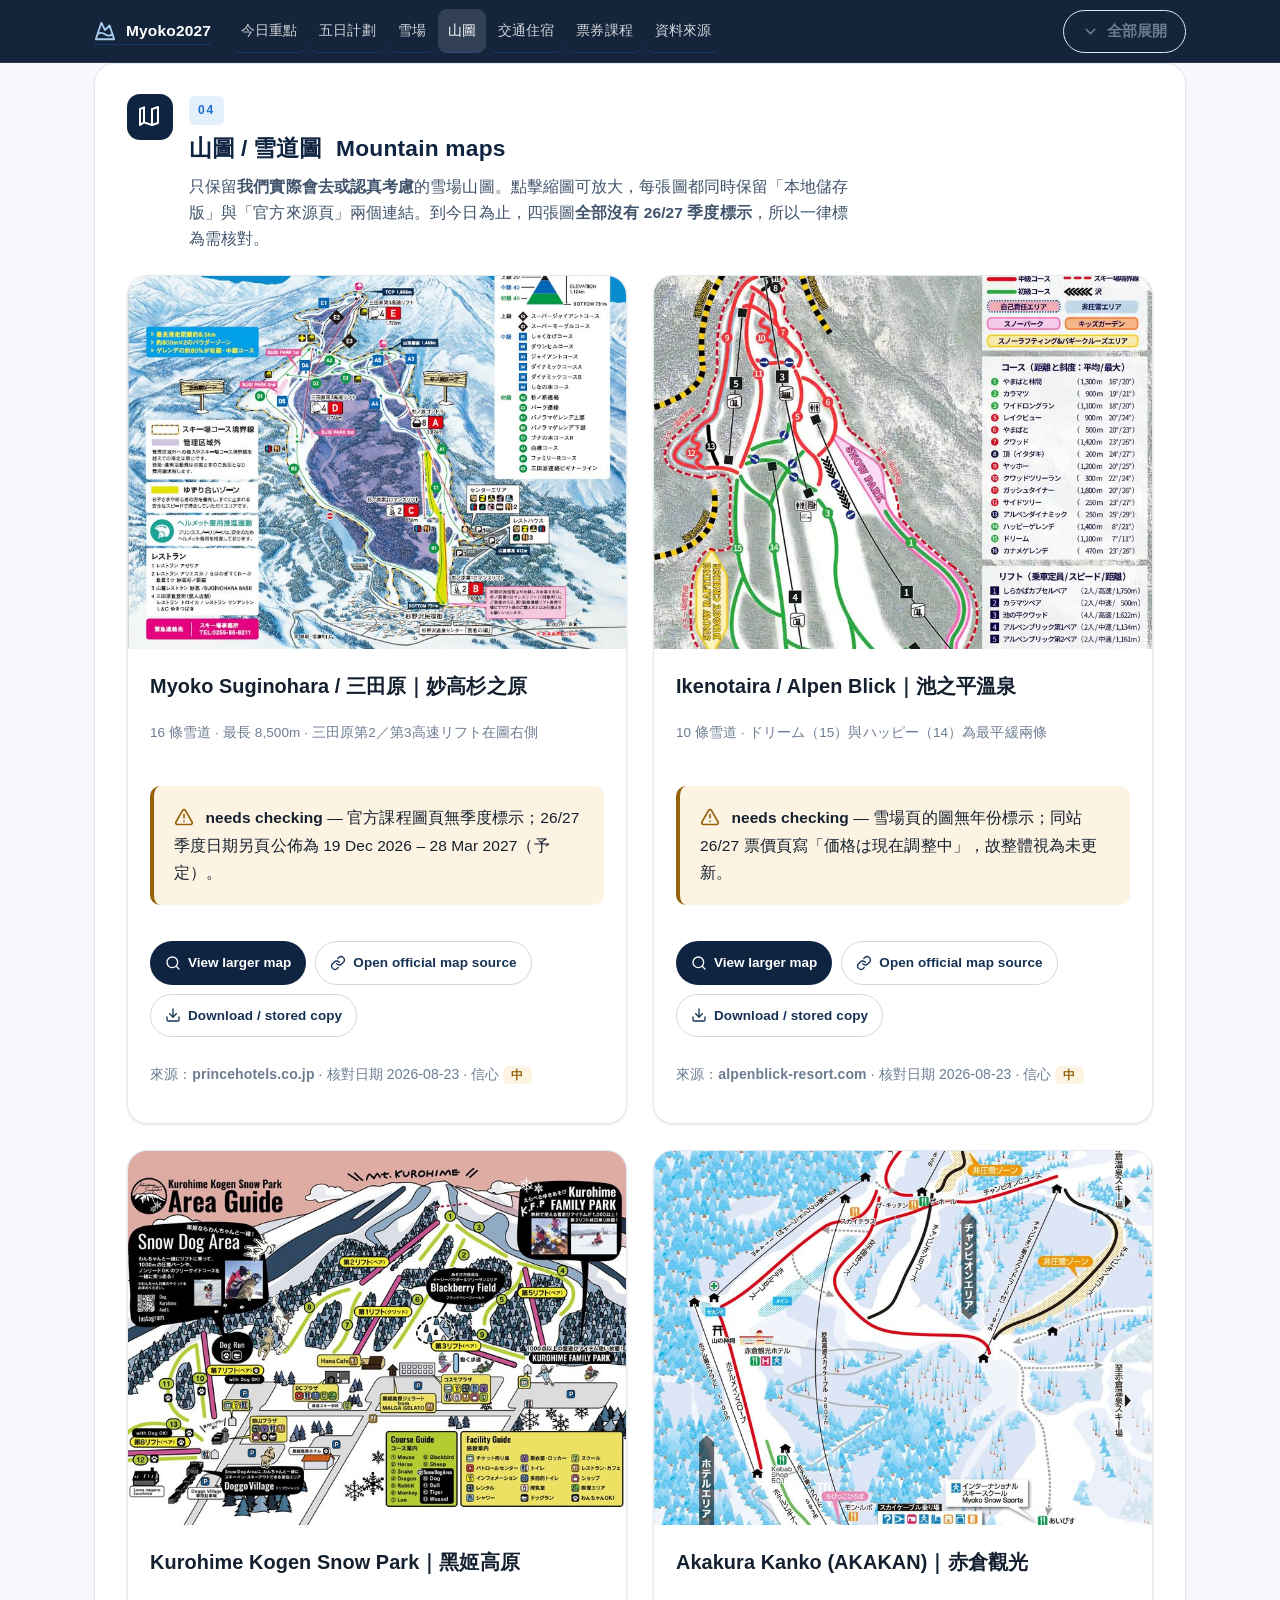
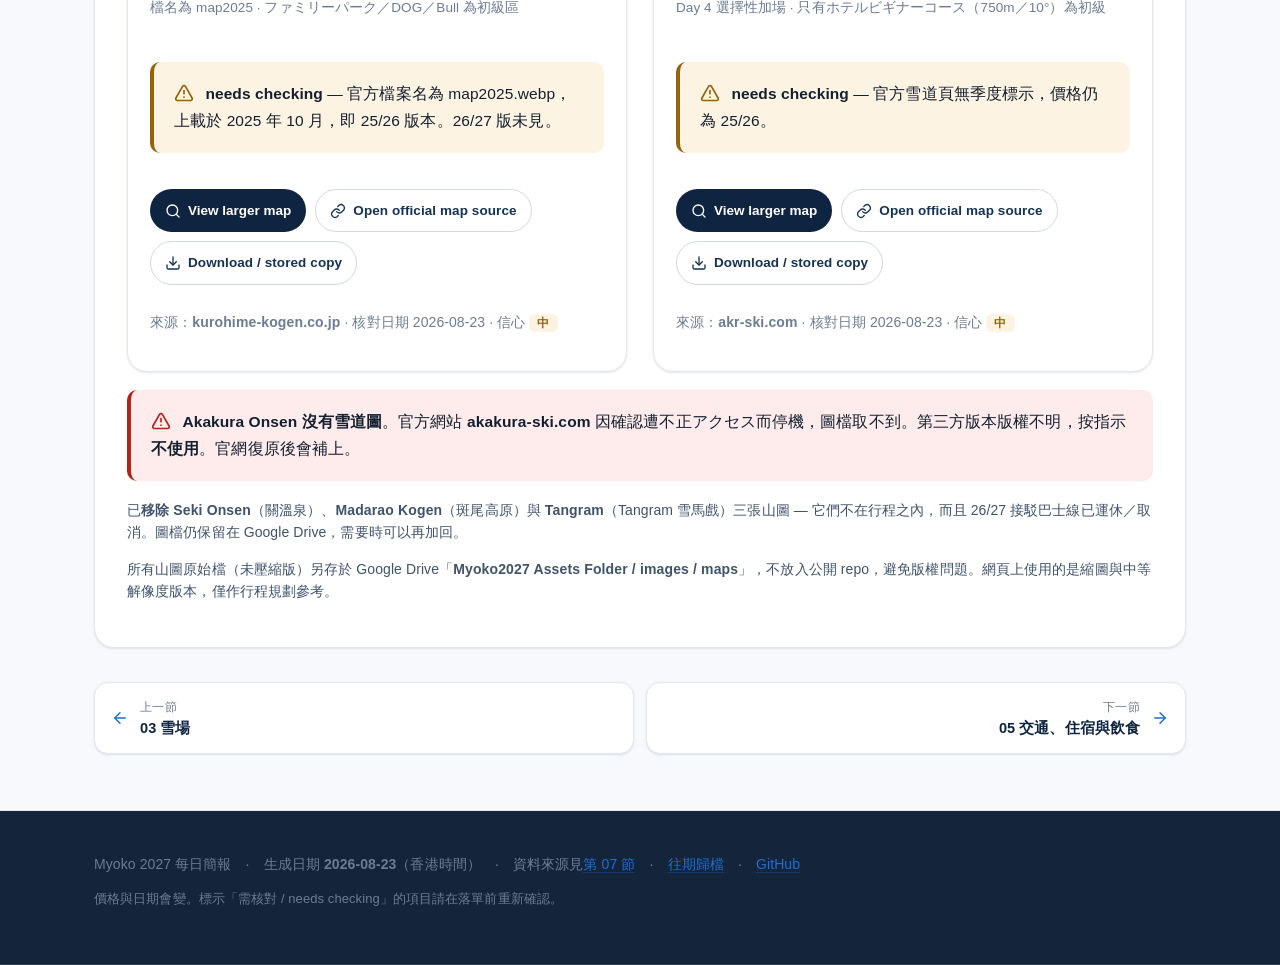
==== maps.html @ 444c0b66 "Daily Myoko briefing update - 2026-08-23" ====
<!DOCTYPE html>
<html lang="zh-Hant-HK">
<head>
<meta charset="utf-8">
<meta name="viewport" content="width=device-width, initial-scale=1">
<title>Myoko 2027 每日簡報 · 04 山圖</title>
<meta name="description" content="Lawrence 與 Anson 的 Myoko 妙高高原 2027 年 1 月滑雪行程每日簡報：雪場消息、纜車票、交通住宿、訓練進度、裝備選擇與行李清單。">
<meta name="theme-color" content="#0b1b2b">
<link rel="stylesheet" href="style.css">
</head>
<body>
<svg class="icon-sprite" aria-hidden="true" focusable="false" xmlns="http://www.w3.org/2000/svg"><defs><symbol id="i-check-circle" viewBox="0 0 24 24" fill="none" stroke="currentColor" stroke-width="2" stroke-linecap="round" stroke-linejoin="round"><path d="M21.8 10A10 10 0 1 1 17 3.3"/><path d="m9 11 3 3L22 4"/></symbol><symbol id="i-alert-triangle" viewBox="0 0 24 24" fill="none" stroke="currentColor" stroke-width="2" stroke-linecap="round" stroke-linejoin="round"><path d="m21.7 18-8-14a2 2 0 0 0-3.4 0l-8 14A2 2 0 0 0 4 21h16a2 2 0 0 0 1.7-3Z"/><path d="M12 9v4"/><path d="M12 17h.01"/></symbol><symbol id="i-info" viewBox="0 0 24 24" fill="none" stroke="currentColor" stroke-width="2" stroke-linecap="round" stroke-linejoin="round"><circle cx="12" cy="12" r="10"/><path d="M12 16v-4"/><path d="M12 8h.01"/></symbol><symbol id="i-download" viewBox="0 0 24 24" fill="none" stroke="currentColor" stroke-width="2" stroke-linecap="round" stroke-linejoin="round"><path d="M21 15v4a2 2 0 0 1-2 2H5a2 2 0 0 1-2-2v-4"/><path d="M7 10l5 5 5-5"/><path d="M12 15V3"/></symbol><symbol id="i-upload" viewBox="0 0 24 24" fill="none" stroke="currentColor" stroke-width="2" stroke-linecap="round" stroke-linejoin="round"><path d="M21 15v4a2 2 0 0 1-2 2H5a2 2 0 0 1-2-2v-4"/><path d="M17 8l-5-5-5 5"/><path d="M12 3v12"/></symbol><symbol id="i-clipboard" viewBox="0 0 24 24" fill="none" stroke="currentColor" stroke-width="2" stroke-linecap="round" stroke-linejoin="round"><rect width="8" height="4" x="8" y="2" rx="1"/><path d="M16 4h2a2 2 0 0 1 2 2v14a2 2 0 0 1-2 2H6a2 2 0 0 1-2-2V6a2 2 0 0 1 2-2h2"/></symbol><symbol id="i-rotate-ccw" viewBox="0 0 24 24" fill="none" stroke="currentColor" stroke-width="2" stroke-linecap="round" stroke-linejoin="round"><path d="M3 12a9 9 0 1 0 9-9 9.75 9.75 0 0 0-6.7 2.7L3 8"/><path d="M3 3v5h5"/></symbol><symbol id="i-plus" viewBox="0 0 24 24" fill="none" stroke="currentColor" stroke-width="2" stroke-linecap="round" stroke-linejoin="round"><path d="M5 12h14"/><path d="M12 5v14"/></symbol><symbol id="i-trash" viewBox="0 0 24 24" fill="none" stroke="currentColor" stroke-width="2" stroke-linecap="round" stroke-linejoin="round"><path d="M3 6h18"/><path d="M19 6v14a2 2 0 0 1-2 2H7a2 2 0 0 1-2-2V6"/><path d="M8 6V4a2 2 0 0 1 2-2h4a2 2 0 0 1 2 2v2"/></symbol><symbol id="i-user" viewBox="0 0 24 24" fill="none" stroke="currentColor" stroke-width="2" stroke-linecap="round" stroke-linejoin="round"><path d="M19 21v-2a4 4 0 0 0-4-4H9a4 4 0 0 0-4 4v2"/><circle cx="12" cy="7" r="4"/></symbol><symbol id="i-users" viewBox="0 0 24 24" fill="none" stroke="currentColor" stroke-width="2" stroke-linecap="round" stroke-linejoin="round"><path d="M16 21v-2a4 4 0 0 0-4-4H6a4 4 0 0 0-4 4v2"/><circle cx="9" cy="7" r="4"/><path d="M22 21v-2a4 4 0 0 0-3-3.87"/><path d="M16 3.13a4 4 0 0 1 0 7.75"/></symbol><symbol id="i-mountain-snow" viewBox="0 0 24 24" fill="none" stroke="currentColor" stroke-width="2" stroke-linecap="round" stroke-linejoin="round"><path d="m8 3 4 8 5-5 5 15H2L8 3z"/><path d="M4.14 15.08c2.62-1.57 5.24-1.43 7.86.42 2.74 1.94 5.49 2 8.23.19"/></symbol><symbol id="i-snowflake" viewBox="0 0 24 24" fill="none" stroke="currentColor" stroke-width="2" stroke-linecap="round" stroke-linejoin="round"><path d="m10 20-1.25-2.5L6 18"/><path d="M10 4 8.75 6.5 6 6"/><path d="m14 20 1.25-2.5L18 18"/><path d="m14 4 1.25 2.5L18 6"/><path d="m17 21-3-6h-4"/><path d="m17 3-3 6 1.5 3"/><path d="M2 12h6.5L10 9"/><path d="m20 10-1.5 2 1.5 2"/><path d="M22 12h-6.5L14 15"/><path d="m4 10 1.5 2L4 14"/><path d="m7 21 3-6-1.5-3"/><path d="m7 3 3 6h4"/></symbol><symbol id="i-train-front" viewBox="0 0 24 24" fill="none" stroke="currentColor" stroke-width="2" stroke-linecap="round" stroke-linejoin="round"><path d="M8 3.1V7a4 4 0 0 0 8 0V3.1"/><path d="m9 15-1-1"/><path d="m15 15 1-1"/><path d="M9 19c-2.8 0-5-2.2-5-5v-4a8 8 0 0 1 16 0v4c0 2.8-2.2 5-5 5Z"/><path d="m8 19-2 3"/><path d="m16 19 2 3"/></symbol><symbol id="i-bed" viewBox="0 0 24 24" fill="none" stroke="currentColor" stroke-width="2" stroke-linecap="round" stroke-linejoin="round"><path d="M2 4v16"/><path d="M2 8h18a2 2 0 0 1 2 2v10"/><path d="M2 17h20"/><path d="M6 8v9"/></symbol><symbol id="i-ticket" viewBox="0 0 24 24" fill="none" stroke="currentColor" stroke-width="2" stroke-linecap="round" stroke-linejoin="round"><path d="M2 9a3 3 0 0 1 0 6v2a2 2 0 0 0 2 2h16a2 2 0 0 0 2-2v-2a3 3 0 0 1 0-6V7a2 2 0 0 0-2-2H4a2 2 0 0 0-2 2Z"/><path d="M13 5v14"/></symbol><symbol id="i-graduation-cap" viewBox="0 0 24 24" fill="none" stroke="currentColor" stroke-width="2" stroke-linecap="round" stroke-linejoin="round"><path d="M22 10v6"/><path d="M6 12.5V16a6 3 0 0 0 12 0v-3.5"/><path d="m2 10 10-5 10 5-10 5z"/></symbol><symbol id="i-package" viewBox="0 0 24 24" fill="none" stroke="currentColor" stroke-width="2" stroke-linecap="round" stroke-linejoin="round"><path d="m7.5 4.27 9 5.15"/><path d="M21 8a2 2 0 0 0-1-1.73l-7-4a2 2 0 0 0-2 0l-7 4A2 2 0 0 0 3 8v8a2 2 0 0 0 1 1.73l7 4a2 2 0 0 0 2 0l7-4A2 2 0 0 0 21 16Z"/><path d="m3.3 7 8.7 5 8.7-5"/><path d="M12 22V12"/></symbol><symbol id="i-map" viewBox="0 0 24 24" fill="none" stroke="currentColor" stroke-width="2" stroke-linecap="round" stroke-linejoin="round"><path d="M14.1 4.1 20 2v16l-6 2-8-2.6L2 20V4l4-1.4"/><path d="M6 2.6V17"/><path d="M14 4v16"/></symbol><symbol id="i-shopping-bag" viewBox="0 0 24 24" fill="none" stroke="currentColor" stroke-width="2" stroke-linecap="round" stroke-linejoin="round"><path d="M6 2 3 6v14a2 2 0 0 0 2 2h14a2 2 0 0 0 2-2V6l-3-4Z"/><path d="M3 6h18"/><path d="M16 10a4 4 0 0 1-8 0"/></symbol><symbol id="i-list-checks" viewBox="0 0 24 24" fill="none" stroke="currentColor" stroke-width="2" stroke-linecap="round" stroke-linejoin="round"><path d="m3 17 2 2 4-4"/><path d="m3 7 2 2 4-4"/><path d="M13 6h8"/><path d="M13 12h8"/><path d="M13 18h8"/></symbol><symbol id="i-calendar-days" viewBox="0 0 24 24" fill="none" stroke="currentColor" stroke-width="2" stroke-linecap="round" stroke-linejoin="round"><path d="M8 2v4"/><path d="M16 2v4"/><rect width="18" height="18" x="3" y="4" rx="2"/><path d="M3 10h18"/><path d="M8 14h.01"/><path d="M12 14h.01"/><path d="M16 14h.01"/><path d="M8 18h.01"/><path d="M12 18h.01"/></symbol><symbol id="i-link" viewBox="0 0 24 24" fill="none" stroke="currentColor" stroke-width="2" stroke-linecap="round" stroke-linejoin="round"><path d="M10 13a5 5 0 0 0 7.5.5l3-3a5 5 0 0 0-7-7l-1.8 1.7"/><path d="M14 11a5 5 0 0 0-7.5-.5l-3 3a5 5 0 0 0 7 7l1.8-1.7"/></symbol><symbol id="i-printer" viewBox="0 0 24 24" fill="none" stroke="currentColor" stroke-width="2" stroke-linecap="round" stroke-linejoin="round"><path d="M6 18H4a2 2 0 0 1-2-2v-5a2 2 0 0 1 2-2h16a2 2 0 0 1 2 2v5a2 2 0 0 1-2 2h-2"/><path d="M6 9V3h12v6"/><rect width="12" height="8" x="6" y="14"/></symbol><symbol id="i-arrow-up" viewBox="0 0 24 24" fill="none" stroke="currentColor" stroke-width="2" stroke-linecap="round" stroke-linejoin="round"><path d="m5 12 7-7 7 7"/><path d="M12 19V5"/></symbol><symbol id="i-x" viewBox="0 0 24 24" fill="none" stroke="currentColor" stroke-width="2" stroke-linecap="round" stroke-linejoin="round"><path d="M18 6 6 18"/><path d="m6 6 12 12"/></symbol><symbol id="i-thermometer" viewBox="0 0 24 24" fill="none" stroke="currentColor" stroke-width="2" stroke-linecap="round" stroke-linejoin="round"><path d="M14 4.5a2.5 2.5 0 0 0-5 0V14a4 4 0 1 0 5 0Z"/></symbol><symbol id="i-clock" viewBox="0 0 24 24" fill="none" stroke="currentColor" stroke-width="2" stroke-linecap="round" stroke-linejoin="round"><circle cx="12" cy="12" r="10"/><path d="M12 6v6l4 2"/></symbol><symbol id="i-wallet" viewBox="0 0 24 24" fill="none" stroke="currentColor" stroke-width="2" stroke-linecap="round" stroke-linejoin="round"><path d="M19 7V5a2 2 0 0 0-2-2H5a2 2 0 0 0 0 4h15a2 2 0 0 1 2 2v8a2 2 0 0 1-2 2H5a2 2 0 0 1-2-2V5"/><path d="M18 12h.01"/></symbol><symbol id="i-camera" viewBox="0 0 24 24" fill="none" stroke="currentColor" stroke-width="2" stroke-linecap="round" stroke-linejoin="round"><path d="M14.5 4h-5L7 7H4a2 2 0 0 0-2 2v9a2 2 0 0 0 2 2h16a2 2 0 0 0 2-2V9a2 2 0 0 0-2-2h-3Z"/><circle cx="12" cy="13" r="3"/></symbol><symbol id="i-shield" viewBox="0 0 24 24" fill="none" stroke="currentColor" stroke-width="2" stroke-linecap="round" stroke-linejoin="round"><path d="M20 13c0 5-3.5 7.5-7.7 9a2 2 0 0 1-.7 0C7.5 20.5 4 18 4 13V6a2 2 0 0 1 2-2c2 0 4.5-1.2 6-2 1.5.8 4 2 6 2a2 2 0 0 1 2 2Z"/></symbol><symbol id="i-target" viewBox="0 0 24 24" fill="none" stroke="currentColor" stroke-width="2" stroke-linecap="round" stroke-linejoin="round"><circle cx="12" cy="12" r="10"/><circle cx="12" cy="12" r="6"/><circle cx="12" cy="12" r="2"/></symbol><symbol id="i-activity" viewBox="0 0 24 24" fill="none" stroke="currentColor" stroke-width="2" stroke-linecap="round" stroke-linejoin="round"><path d="M22 12h-4l-3 9L9 3l-3 9H2"/></symbol><symbol id="i-file-text" viewBox="0 0 24 24" fill="none" stroke="currentColor" stroke-width="2" stroke-linecap="round" stroke-linejoin="round"><path d="M15 2H6a2 2 0 0 0-2 2v16a2 2 0 0 0 2 2h12a2 2 0 0 0 2-2V7Z"/><path d="M14 2v4a2 2 0 0 0 2 2h4"/><path d="M10 9H8"/><path d="M16 13H8"/><path d="M16 17H8"/></symbol><symbol id="i-search" viewBox="0 0 24 24" fill="none" stroke="currentColor" stroke-width="2" stroke-linecap="round" stroke-linejoin="round"><circle cx="11" cy="11" r="8"/><path d="m21 21-4.3-4.3"/></symbol><symbol id="i-utensils" viewBox="0 0 24 24" fill="none" stroke="currentColor" stroke-width="2" stroke-linecap="round" stroke-linejoin="round"><path d="M3 2v7a3 3 0 0 0 6 0V2"/><path d="M6 9v13"/><path d="M18 2v20"/><path d="M15 6c0-2 1-4 3-4"/></symbol><symbol id="i-bus" viewBox="0 0 24 24" fill="none" stroke="currentColor" stroke-width="2" stroke-linecap="round" stroke-linejoin="round"><path d="M8 6v6"/><path d="M15 6v6"/><path d="M2 12h19.6"/><path d="M18 18h3s.5-1.7.8-2.8c.1-.4.2-.8.2-1.2 0-.4-.1-.8-.2-1.2l-1.4-5C20.1 6.8 19.1 6 18 6H4a2 2 0 0 0-2 2v10h3"/><circle cx="7" cy="18" r="2"/><path d="M9 18h5"/><circle cx="16" cy="18" r="2"/></symbol><symbol id="i-flame" viewBox="0 0 24 24" fill="none" stroke="currentColor" stroke-width="2" stroke-linecap="round" stroke-linejoin="round"><path d="M8.5 14.5A2.5 2.5 0 0 0 11 12c0-1.4-.5-2-1-3-1.1-2.1-.1-4 2-5-.4 3 1.7 4.5 3 6 .8 1 1 2 1 3 0 2.8-2.2 5-5 5s-5-2.2-5-5c0-.7.1-1.4.4-2 .5.7 1.2 1.3 2.1 1.5Z"/></symbol><symbol id="i-chevron-down" viewBox="0 0 24 24" fill="none" stroke="currentColor" stroke-width="2" stroke-linecap="round" stroke-linejoin="round"><path d="m6 9 6 6 6-6"/></symbol><symbol id="i-sparkles" viewBox="0 0 24 24" fill="none" stroke="currentColor" stroke-width="2" stroke-linecap="round" stroke-linejoin="round"><path d="m12 3-1.9 5.8a2 2 0 0 1-1.3 1.3L3 12l5.8 1.9a2 2 0 0 1 1.3 1.3L12 21l1.9-5.8a2 2 0 0 1 1.3-1.3L21 12l-5.8-1.9a2 2 0 0 1-1.3-1.3Z"/><path d="M5 3v4"/><path d="M3 5h4"/></symbol></defs></svg><header class="topbar"><div class="topbar-inner"><a class="brand" href="index.html"><svg class="ic" viewBox="0 0 24 24" aria-hidden="true"><use href="#i-mountain-snow"/></svg><span>Myoko<b>2027</b></span></a><nav class="navlinks" aria-label="頁面章節"><a href="index.html">今日重點</a><a href="plan.html">五日計劃</a><a href="resorts.html">雪場</a><a href="maps.html" class="active">山圖</a><a href="travel.html">交通住宿</a><a href="tickets.html">票券課程</a><a href="refs.html">資料來源</a></nav><button class="btn btn-quiet" type="button" data-toggle-all="body"><svg class="ic ic-sm" viewBox="0 0 24 24" aria-hidden="true"><use href="#i-chevron-down"/></svg><span class="tg-label">全部展開</span></button></div></header><a id="top"></a><main class="wrap"><section class="section" id="maps"><div class="section-head"><span class="section-icon"><svg class="ic" viewBox="0 0 24 24" aria-hidden="true"><use href="#i-map"/></svg></span><div><p class="section-num">04</p><h2 class="section-title">山圖 / 雪道圖 <span class="en">Mountain maps</span></h2><p class="section-sub">只保留<b>我們實際會去或認真考慮</b>的雪場山圖。點擊縮圖可放大，每張圖都同時保留「本地儲存版」與「官方來源頁」兩個連結。到今日為止，四張圖<b>全部沒有 26/27 季度標示</b>，所以一律標為需核對。</p></div></div><div class="section-body"><div class="map-grid"><article class="map-card"><button class="map-thumb" type="button" data-large="assets/maps/suginohara-large.jpg" data-title="Myoko Suginohara / 三田原｜妙高杉之原" data-source="https://www.princehotels.co.jp/ski/myoko/winter/coursemap/" data-slug="suginohara" aria-label="放大 Myoko Suginohara / 三田原｜妙高杉之原 雪道圖"><img src="assets/maps/suginohara-thumb.jpg" alt="Myoko Suginohara / 三田原｜妙高杉之原 雪道圖" loading="lazy" decoding="async"><span class="map-thumb-veil"><svg class="ic ic-sm" viewBox="0 0 24 24" aria-hidden="true"><use href="#i-search"/></svg> <span>View larger map</span></span></button><div class="map-body"><h3>Myoko Suginohara / 三田原｜妙高杉之原</h3><p class="map-meta">16 條雪道 · 最長 8,500m · 三田原第2／第3高速リフト在圖右側</p><p class="note note-flag"><svg class="ic ic-xs" viewBox="0 0 24 24" aria-hidden="true"><use href="#i-alert-triangle"/></svg> <b>needs checking</b> — 官方課程圖頁無季度標示；26/27 季度日期另頁公佈為 19 Dec 2026 – 28 Mar 2027（予定）。</p><div class="map-actions"><button class="mbtn mbtn-primary map-thumb" type="button" data-large="assets/maps/suginohara-large.jpg" data-title="Myoko Suginohara / 三田原｜妙高杉之原" data-source="https://www.princehotels.co.jp/ski/myoko/winter/coursemap/" data-slug="suginohara"><svg class="ic ic-sm" viewBox="0 0 24 24" aria-hidden="true"><use href="#i-search"/></svg> View larger map</button><a class="mbtn mbtn-ghost" href="https://www.princehotels.co.jp/ski/myoko/winter/coursemap/" target="_blank" rel="noopener"><svg class="ic ic-sm" viewBox="0 0 24 24" aria-hidden="true"><use href="#i-link"/></svg> Open official map source</a><a class="mbtn mbtn-ghost" href="assets/maps/suginohara-large.jpg" download><svg class="ic ic-sm" viewBox="0 0 24 24" aria-hidden="true"><use href="#i-download"/></svg> Download / stored copy</a></div><p class="small muted">來源：<span class="en">princehotels.co.jp</span> · 核對日期 2026-08-23 · 信心 <span class="conf c-mid">中</span></p></div></article><article class="map-card"><button class="map-thumb" type="button" data-large="assets/maps/ikenotaira-large.jpg" data-title="Ikenotaira / Alpen Blick｜池之平溫泉" data-source="https://alpenblick-resort.com/ski" data-slug="ikenotaira" aria-label="放大 Ikenotaira / Alpen Blick｜池之平溫泉 雪道圖"><img src="assets/maps/ikenotaira-thumb.jpg" alt="Ikenotaira / Alpen Blick｜池之平溫泉 雪道圖" loading="lazy" decoding="async"><span class="map-thumb-veil"><svg class="ic ic-sm" viewBox="0 0 24 24" aria-hidden="true"><use href="#i-search"/></svg> <span>View larger map</span></span></button><div class="map-body"><h3>Ikenotaira / Alpen Blick｜池之平溫泉</h3><p class="map-meta">10 條雪道 · ドリーム（15）與ハッピー（14）為最平緩兩條</p><p class="note note-flag"><svg class="ic ic-xs" viewBox="0 0 24 24" aria-hidden="true"><use href="#i-alert-triangle"/></svg> <b>needs checking</b> — 雪場頁的圖無年份標示；同站 26/27 票價頁寫「価格は現在調整中」，故整體視為未更新。</p><div class="map-actions"><button class="mbtn mbtn-primary map-thumb" type="button" data-large="assets/maps/ikenotaira-large.jpg" data-title="Ikenotaira / Alpen Blick｜池之平溫泉" data-source="https://alpenblick-resort.com/ski" data-slug="ikenotaira"><svg class="ic ic-sm" viewBox="0 0 24 24" aria-hidden="true"><use href="#i-search"/></svg> View larger map</button><a class="mbtn mbtn-ghost" href="https://alpenblick-resort.com/ski" target="_blank" rel="noopener"><svg class="ic ic-sm" viewBox="0 0 24 24" aria-hidden="true"><use href="#i-link"/></svg> Open official map source</a><a class="mbtn mbtn-ghost" href="assets/maps/ikenotaira-large.jpg" download><svg class="ic ic-sm" viewBox="0 0 24 24" aria-hidden="true"><use href="#i-download"/></svg> Download / stored copy</a></div><p class="small muted">來源：<span class="en">alpenblick-resort.com</span> · 核對日期 2026-08-23 · 信心 <span class="conf c-mid">中</span></p></div></article><article class="map-card"><button class="map-thumb" type="button" data-large="assets/maps/kurohime-large.jpg" data-title="Kurohime Kogen Snow Park｜黑姬高原" data-source="https://kurohime-kogen.co.jp/winter/" data-slug="kurohime" aria-label="放大 Kurohime Kogen Snow Park｜黑姬高原 雪道圖"><img src="assets/maps/kurohime-thumb.jpg" alt="Kurohime Kogen Snow Park｜黑姬高原 雪道圖" loading="lazy" decoding="async"><span class="map-thumb-veil"><svg class="ic ic-sm" viewBox="0 0 24 24" aria-hidden="true"><use href="#i-search"/></svg> <span>View larger map</span></span></button><div class="map-body"><h3>Kurohime Kogen Snow Park｜黑姬高原</h3><p class="map-meta">檔名為 map2025 · ファミリーパーク／DOG／Bull 為初級區</p><p class="note note-flag"><svg class="ic ic-xs" viewBox="0 0 24 24" aria-hidden="true"><use href="#i-alert-triangle"/></svg> <b>needs checking</b> — 官方檔案名為 map2025.webp，上載於 2025 年 10 月，即 25/26 版本。26/27 版未見。</p><div class="map-actions"><button class="mbtn mbtn-primary map-thumb" type="button" data-large="assets/maps/kurohime-large.jpg" data-title="Kurohime Kogen Snow Park｜黑姬高原" data-source="https://kurohime-kogen.co.jp/winter/" data-slug="kurohime"><svg class="ic ic-sm" viewBox="0 0 24 24" aria-hidden="true"><use href="#i-search"/></svg> View larger map</button><a class="mbtn mbtn-ghost" href="https://kurohime-kogen.co.jp/winter/" target="_blank" rel="noopener"><svg class="ic ic-sm" viewBox="0 0 24 24" aria-hidden="true"><use href="#i-link"/></svg> Open official map source</a><a class="mbtn mbtn-ghost" href="assets/maps/kurohime-large.jpg" download><svg class="ic ic-sm" viewBox="0 0 24 24" aria-hidden="true"><use href="#i-download"/></svg> Download / stored copy</a></div><p class="small muted">來源：<span class="en">kurohime-kogen.co.jp</span> · 核對日期 2026-08-23 · 信心 <span class="conf c-mid">中</span></p></div></article><article class="map-card"><button class="map-thumb" type="button" data-large="assets/maps/akakura-kanko-large.jpg" data-title="Akakura Kanko (AKAKAN)｜赤倉觀光" data-source="https://akr-ski.com/slope" data-slug="akakura-kanko" aria-label="放大 Akakura Kanko (AKAKAN)｜赤倉觀光 雪道圖"><img src="assets/maps/akakura-kanko-thumb.jpg" alt="Akakura Kanko (AKAKAN)｜赤倉觀光 雪道圖" loading="lazy" decoding="async"><span class="map-thumb-veil"><svg class="ic ic-sm" viewBox="0 0 24 24" aria-hidden="true"><use href="#i-search"/></svg> <span>View larger map</span></span></button><div class="map-body"><h3>Akakura Kanko (AKAKAN)｜赤倉觀光</h3><p class="map-meta">Day 4 選擇性加場 · 只有ホテルビギナーコース（750m／10°）為初級</p><p class="note note-flag"><svg class="ic ic-xs" viewBox="0 0 24 24" aria-hidden="true"><use href="#i-alert-triangle"/></svg> <b>needs checking</b> — 官方雪道頁無季度標示，價格仍為 25/26。</p><div class="map-actions"><button class="mbtn mbtn-primary map-thumb" type="button" data-large="assets/maps/akakura-kanko-large.jpg" data-title="Akakura Kanko (AKAKAN)｜赤倉觀光" data-source="https://akr-ski.com/slope" data-slug="akakura-kanko"><svg class="ic ic-sm" viewBox="0 0 24 24" aria-hidden="true"><use href="#i-search"/></svg> View larger map</button><a class="mbtn mbtn-ghost" href="https://akr-ski.com/slope" target="_blank" rel="noopener"><svg class="ic ic-sm" viewBox="0 0 24 24" aria-hidden="true"><use href="#i-link"/></svg> Open official map source</a><a class="mbtn mbtn-ghost" href="assets/maps/akakura-kanko-large.jpg" download><svg class="ic ic-sm" viewBox="0 0 24 24" aria-hidden="true"><use href="#i-download"/></svg> Download / stored copy</a></div><p class="small muted">來源：<span class="en">akr-ski.com</span> · 核對日期 2026-08-23 · 信心 <span class="conf c-mid">中</span></p></div></article></div><p class="note note-warn"><svg class="ic ic-sm" viewBox="0 0 24 24" aria-hidden="true"><use href="#i-alert-triangle"/></svg> <b>Akakura Onsen 沒有雪道圖</b>。官方網站 <span class="en">akakura-ski.com</span> 因確認遭不正アクセス而停機，圖檔取不到。第三方版本版權不明，按指示<b>不使用</b>。官網復原後會補上。</p><p class="info-note">已<b>移除</b> <span class="en">Seki Onsen</span>（關溫泉）、<span class="en">Madarao Kogen</span>（斑尾高原）與 <span class="en">Tangram</span>（Tangram 雪馬戲）三張山圖 — 它們不在行程之內，而且 26/27 接駁巴士線已運休／取消。圖檔仍保留在 Google Drive，需要時可以再加回。</p><p class="info-note">所有山圖原始檔（未壓縮版）另存於 Google Drive「<span class="en">Myoko2027 Assets Folder / images / maps</span>」，不放入公開 repo，避免版權問題。網頁上使用的是縮圖與中等解像度版本，僅作行程規劃參考。</p></div></section><nav class="pager" aria-label="章節導覽"><a class="pg pg-prev" href="resorts.html"><svg class="ic ic-sm pg-ic-l" viewBox="0 0 24 24" aria-hidden="true"><use href="#i-arrow-up"/></svg><span><i>上一節</i><b>03 雪場</b></span></a><a class="pg pg-next" href="travel.html"><span><i>下一節</i><b>05 交通、住宿與飲食</b></span><svg class="ic ic-sm pg-ic-r" viewBox="0 0 24 24" aria-hidden="true"><use href="#i-arrow-up"/></svg></a></nav></main><footer class="topbar" style="position:static;margin-top:56px"><div class="topbar-inner" style="flex-wrap:wrap;gap:12px"><p class="small muted" style="margin:0">Myoko 2027 每日簡報　·　生成日期 <b>2026-08-23</b>（香港時間）　·　資料來源見<a href="refs.html">第 07 節</a>　·　<a href="archive/">往期歸檔</a>　·　<a href="https://github.com/llc-wake/Myoko2027" target="_blank" rel="noopener">GitHub</a></p><p class="xsmall muted" style="margin:0">價格與日期會變。標示「需核對 / needs checking」的項目請在落單前重新確認。</p></div></footer><div class="lightbox" id="lightbox" hidden role="dialog" aria-modal="true" aria-label="放大山圖"><div class="lb-bar"><h3 id="lb-title"></h3><a id="lb-source" href="#" target="_blank" rel="noopener" class="mbtn mbtn-ghost"><svg class="ic ic-sm" viewBox="0 0 24 24" aria-hidden="true"><use href="#i-link"/></svg> Open official map source</a><a id="lb-download" href="#" download class="mbtn mbtn-ghost"><svg class="ic ic-sm" viewBox="0 0 24 24" aria-hidden="true"><use href="#i-download"/></svg> Download / stored copy</a><button class="mbtn mbtn-ghost" type="button" id="lb-close" aria-label="關閉"><svg class="ic ic-sm" viewBox="0 0 24 24" aria-hidden="true"><use href="#i-x"/></svg></button></div><div class="lb-stage"><img id="lb-img" src="" alt=""></div></div><button class="totop" id="totop" type="button" aria-label="回到頂部" hidden><svg class="ic" viewBox="0 0 24 24" aria-hidden="true"><use href="#i-arrow-up"/></svg></button><div class="toast" id="toast" role="status" aria-live="polite" hidden></div><script src="script.js"></script></body>
</html>
---- style.css ----
/* ==========================================================================
   Myoko2027 Daily Briefing
   Palette: white / ice blue / navy / light grey
   Utility-class CSS (Tailwind-style naming, no CDN dependency so the page
   and every archived copy render offline and forever).
   ========================================================================== */

:root {
  --navy-900: #0b1c33;
  --navy-800: #0f2440;
  --navy-700: #163254;
  --navy-600: #1e4470;
  --blue-600: #1d6fd0;
  --blue-500: #2f86e8;
  --ice-100: #f2f8fe;
  --ice-200: #e3f0fc;
  --ice-300: #cfe4f7;
  --ice-400: #a9cdef;
  --grey-50: #f7f9fc;
  --grey-100: #eef2f7;
  --grey-200: #e2e8f0;
  --grey-300: #cfd8e3;
  --text: #14202f;
  --text-soft: #40536b;
  --text-mute: #6c7c92;

  --red: #b42318;
  --red-bg: #fdeceb;
  --amber: #96620a;
  --amber-bg: #fdf3e2;
  --green: #0f6a45;
  --green-bg: #e6f5ee;
  --slate: #475569;
  --slate-bg: #eef1f6;

  --radius-lg: 20px;
  --radius-md: 14px;
  --radius-sm: 10px;
  --shadow-sm: 0 1px 2px rgba(11, 28, 51, .05), 0 1px 3px rgba(11, 28, 51, .06);
  --shadow-md: 0 2px 4px rgba(11, 28, 51, .04), 0 8px 24px rgba(11, 28, 51, .07);
  --shadow-lg: 0 12px 40px rgba(11, 28, 51, .12);

  --sans: "Noto Sans HK", "Noto Sans TC", "PingFang HK", "PingFang TC",
          "Hiragino Sans", "Microsoft JhengHei", -apple-system,
          BlinkMacSystemFont, "Segoe UI", Roboto, sans-serif;
}

* { box-sizing: border-box; }

html { scroll-behavior: smooth; scroll-padding-top: 92px; -webkit-text-size-adjust: 100%; }

body {
  margin: 0;
  font-family: var(--sans);
  font-size: 17px;
  line-height: 1.75;
  color: var(--text);
  background: var(--grey-50);
  letter-spacing: .005em;
  text-rendering: optimizeLegibility;
  -webkit-font-smoothing: antialiased;
}

/* ---------- Inline SVG icon system (Lucide-style line icons) ------------- */
.ic {
  width: 24px; height: 24px;
  flex: 0 0 auto;
  stroke: currentColor;
  stroke-width: 2;
  stroke-linecap: round;
  stroke-linejoin: round;
  fill: none;
  vertical-align: -.28em;
}
.ic-sm { width: 18px; height: 18px; stroke-width: 2; }
.ic-xs { width: 15px; height: 15px; stroke-width: 2.1; }
.ic-lg { width: 30px; height: 30px; }
.icon-sprite { display: none; }

/* ---------- Layout ------------------------------------------------------- */
.wrap { width: 100%; max-width: 1140px; margin: 0 auto; padding: 0 24px; }
.stack { display: flex; flex-direction: column; }
.gap-8 { gap: 8px; } .gap-12 { gap: 12px; } .gap-16 { gap: 16px; }
.gap-20 { gap: 20px; } .gap-28 { gap: 28px; }
.row { display: flex; align-items: center; }
.row-start { display: flex; align-items: flex-start; }
.wrap-row { flex-wrap: wrap; }

/* ---------- Top navigation ---------------------------------------------- */
.topbar {
  position: sticky; top: 0; z-index: 60;
  background: rgba(11, 28, 51, .96);
  backdrop-filter: saturate(160%) blur(10px);
  border-bottom: 1px solid rgba(255, 255, 255, .1);
}
.topbar-inner {
  display: flex; align-items: center; gap: 20px;
  min-height: 62px; padding: 8px 24px;
  max-width: 1140px; margin: 0 auto;
}
.brand {
  display: flex; align-items: center; gap: 10px;
  color: #fff; font-weight: 700; font-size: 15.5px;
  letter-spacing: .01em; white-space: nowrap;
}
.brand .ic { width: 22px; height: 22px; color: var(--ice-400); }
.navlinks {
  display: flex; align-items: center; gap: 2px;
  overflow-x: auto; scrollbar-width: none; -ms-overflow-style: none;
  margin-left: auto;
}
.navlinks::-webkit-scrollbar { display: none; }
.navlinks a {
  display: inline-flex; align-items: center; gap: 7px;
  color: rgba(255, 255, 255, .8); text-decoration: none;
  font-size: 14.5px; font-weight: 500;
  padding: 9px 12px; border-radius: 9px; white-space: nowrap;
  transition: background .16s, color .16s;
}
.navlinks a .ic { width: 17px; height: 17px; opacity: .85; }
.navlinks a:hover, .navlinks a.active { background: rgba(255, 255, 255, .13); color: #fff; }

/* ---------- Hero -------------------------------------------------------- */
.hero { position: relative; background: var(--navy-900); overflow: hidden; }
.hero-img {
  position: absolute; inset: 0; width: 100%; height: 100%;
  object-fit: cover; opacity: .5;
}
.hero-veil {
  position: absolute; inset: 0;
  background: linear-gradient(180deg, rgba(11,28,51,.72) 0%, rgba(11,28,51,.42) 42%, rgba(11,28,51,.93) 100%);
}
.hero-body { position: relative; padding: 84px 24px 76px; max-width: 1140px; margin: 0 auto; }
.hero-kicker {
  display: inline-flex; align-items: center; gap: 9px;
  color: var(--ice-300); font-size: 13.5px; font-weight: 700;
  letter-spacing: .13em; text-transform: uppercase; margin-bottom: 18px;
}
.hero h1 {
  margin: 0 0 18px;
  font-size: clamp(2.1rem, 5vw, 3.15rem);
  line-height: 1.18; font-weight: 800; color: #fff;
  letter-spacing: -.01em; max-width: 22ch;
}
.hero-lede {
  margin: 0; max-width: 60ch;
  font-size: clamp(1.02rem, 1.7vw, 1.18rem);
  line-height: 1.75; color: rgba(255, 255, 255, .9);
}
.hero-chips { display: flex; flex-wrap: wrap; gap: 10px; margin-top: 26px; }
.hero-chip {
  display: inline-flex; align-items: center; gap: 8px;
  background: rgba(255, 255, 255, .13);
  border: 1px solid rgba(255, 255, 255, .2);
  color: #fff; border-radius: 999px;
  padding: 7px 15px; font-size: 14px; font-weight: 600;
}
.hero-chip .ic { width: 16px; height: 16px; color: var(--ice-300); }

/* ---------- Infographic summary panel ----------------------------------- */
.info-panel {
  position: relative; z-index: 4;
  margin: -46px auto 0; max-width: 1140px;
  padding: 0 24px;
}
.info-card {
  background: #fff; border: 1px solid var(--grey-200);
  border-radius: var(--radius-lg); box-shadow: var(--shadow-md);
  overflow: hidden;
}
.info-head {
  display: flex; align-items: center; gap: 12px; flex-wrap: wrap;
  padding: 20px 28px; background: var(--ice-100);
  border-bottom: 1px solid var(--ice-200);
}
.info-head h2 {
  margin: 0; font-size: 1.12rem; font-weight: 800; color: var(--navy-800);
  display: flex; align-items: center; gap: 11px;
}
.info-head h2 .ic { color: var(--blue-600); }
.info-head .info-date {
  margin-left: auto; font-size: 13.5px; color: var(--text-mute); font-weight: 600;
}
.info-grid {
  display: grid; grid-template-columns: repeat(3, 1fr);
  gap: 1px; background: var(--grey-200);
}
.info-cell {
  background: #fff; padding: 24px 26px 22px;
  display: flex; flex-direction: column; gap: 8px;
}
.info-cell .info-icon {
  width: 42px; height: 42px; border-radius: 12px;
  display: inline-flex; align-items: center; justify-content: center;
  background: var(--ice-200); color: var(--navy-700); margin-bottom: 4px;
}
.info-label {
  font-size: 12.5px; font-weight: 700; letter-spacing: .1em;
  text-transform: uppercase; color: var(--text-mute);
}
.info-value { font-size: 1.28rem; font-weight: 800; color: var(--navy-800); line-height: 1.35; }
.info-note { font-size: 14px; color: var(--text-soft); line-height: 1.6; }
.info-bar { padding: 18px 28px; border-top: 1px solid var(--grey-200); background: var(--grey-50); }
.timeline {
  display: grid; grid-template-columns: repeat(4, 1fr);
  gap: 0; position: relative; margin-top: 4px;
}
.timeline::before {
  content: ""; position: absolute; left: 6%; right: 6%; top: 11px; height: 3px;
  background: var(--ice-300); border-radius: 2px;
}
.tl-step { position: relative; text-align: center; padding-top: 0; }
.tl-dot {
  width: 25px; height: 25px; border-radius: 50%; margin: 0 auto 10px;
  background: #fff; border: 3px solid var(--ice-400);
  display: flex; align-items: center; justify-content: center; position: relative; z-index: 2;
  color: var(--navy-700);
}
.tl-dot .ic { width: 13px; height: 13px; }
.tl-step.now .tl-dot { border-color: var(--blue-600); background: var(--blue-600); color: #fff; box-shadow: 0 0 0 5px rgba(29,111,208,.15); }
.tl-when { font-size: 12.5px; font-weight: 700; color: var(--navy-700); letter-spacing: .04em; }
.tl-what { font-size: 13px; color: var(--text-mute); line-height: 1.5; margin-top: 2px; }
.tl-step.now .tl-when { color: var(--blue-600); }

/* ---------- Sections ---------------------------------------------------- */
main { padding: 52px 0 40px; }
.section {
  background: #fff; border: 1px solid var(--grey-200);
  border-radius: var(--radius-lg); box-shadow: var(--shadow-sm);
  margin-bottom: 34px; overflow: hidden;
}
.section-head { padding: 30px 32px 22px; }
.section-title {
  display: flex; align-items: center; gap: 14px; flex-wrap: wrap;
  margin: 0 0 10px; font-size: 1.42rem; font-weight: 800;
  color: var(--navy-800); letter-spacing: -.005em; line-height: 1.35;
}
.section-icon {
  width: 46px; height: 46px; border-radius: 13px; flex: 0 0 auto;
  display: inline-flex; align-items: center; justify-content: center;
  background: var(--navy-800); color: #fff;
}
.section-num {
  font-size: 12px; font-weight: 800; letter-spacing: .16em;
  color: var(--blue-600); background: var(--ice-200);
  padding: 4px 9px; border-radius: 6px;
}
.section-sub {
  margin: 0; padding-left: 60px; color: var(--text-soft);
  font-size: 15.5px; line-height: 1.7; max-width: 78ch;
}
.section-body { padding: 0 32px 30px; }

/* ---------- Accordion (details/summary) --------------------------------- */
details.acc {
  border: 1px solid var(--grey-200); border-radius: var(--radius-md);
  background: #fff; margin-bottom: 16px; overflow: hidden;
}
details.acc[open] { border-color: var(--ice-300); box-shadow: var(--shadow-sm); }
details.acc > summary {
  display: flex; align-items: center; gap: 12px; flex-wrap: wrap;
  padding: 18px 22px; cursor: pointer; list-style: none;
  background: var(--grey-50); font-weight: 700; font-size: 1.02rem;
  color: var(--navy-800); transition: background .16s;
}
details.acc > summary::-webkit-details-marker { display: none; }
details.acc > summary:hover { background: var(--ice-100); }
details.acc[open] > summary { background: var(--ice-100); border-bottom: 1px solid var(--ice-200); }
details.acc > summary .sum-ic { color: var(--blue-600); }
.chev { margin-left: auto; color: var(--text-mute); transition: transform .2s; }
details.acc[open] .chev { transform: rotate(180deg); }
.acc-body { padding: 24px 22px 22px; }
.acc-body > *:first-child { margin-top: 0; }
.acc-body > *:last-child { margin-bottom: 0; }
.acc-body p { margin: 0 0 16px; color: var(--text); line-height: 1.8; }

/* ---------- Badges ------------------------------------------------------ */
.badge {
  display: inline-flex; align-items: center; gap: 6px;
  font-size: 12.5px; font-weight: 800; letter-spacing: .06em;
  padding: 5px 11px; border-radius: 999px; white-space: nowrap;
  text-transform: uppercase; line-height: 1.4;
}
.badge .ic { width: 14px; height: 14px; stroke-width: 2.4; }
.b-urgent  { background: var(--red-bg);   color: var(--red); }
.b-import  { background: var(--amber-bg); color: var(--amber); }
.b-watch   { background: var(--ice-200);  color: var(--blue-600); }
.b-none    { background: var(--slate-bg); color: var(--slate); }
.b-ok      { background: var(--green-bg); color: var(--green); }
.b-check   { background: #f3eafc;         color: #6b21a8; }
.badge-flat { border-radius: 7px; text-transform: none; letter-spacing: .01em; font-weight: 700; }

/* ---------- Priority cards (top 3) -------------------------------------- */
.top3 { display: grid; grid-template-columns: repeat(3, 1fr); gap: 20px; }
.p-card {
  border: 1px solid var(--grey-200); border-radius: var(--radius-md);
  background: #fff; padding: 24px 24px 22px;
  display: flex; flex-direction: column; gap: 12px;
  border-top: 4px solid var(--ice-300);
}
.p-card.is-urgent { border-top-color: var(--red); background: linear-gradient(180deg, #fefaf9 0%, #fff 60%); }
.p-card.is-watch  { border-top-color: var(--blue-500); }
.p-card.is-ok     { border-top-color: var(--green); }
.p-rank {
  display: flex; align-items: center; gap: 9px;
  font-size: 12.5px; font-weight: 800; letter-spacing: .1em;
  text-transform: uppercase; color: var(--text-mute);
}
.p-rank .ic { width: 17px; height: 17px; color: var(--blue-600); }
.p-card h3 { margin: 0; font-size: 1.12rem; font-weight: 800; line-height: 1.45; color: var(--navy-800); }
.p-card p { margin: 0; font-size: 15.5px; line-height: 1.78; color: var(--text-soft); }
.p-card .badge { align-self: flex-start; margin-top: auto; }

/* ---------- Generic content bits ---------------------------------------- */
h4.blk {
  margin: 26px 0 12px; font-size: 1.04rem; font-weight: 800; color: var(--navy-800);
  display: flex; align-items: center; gap: 9px;
}
h4.blk .ic { width: 19px; height: 19px; color: var(--blue-600); }
.tight { margin: 0 0 14px; }
.lede { font-size: 16.5px; line-height: 1.8; color: var(--text); }
ul.clean, ol.clean { margin: 0 0 18px; padding-left: 0; list-style: none; }
ul.clean > li, ol.clean > li {
  position: relative; padding-left: 26px; margin-bottom: 12px; line-height: 1.78;
}
ul.clean > li::before {
  content: ""; position: absolute; left: 6px; top: .72em;
  width: 7px; height: 7px; border-radius: 50%; background: var(--ice-400);
}
ol.clean { counter-reset: n; }
ol.clean > li { padding-left: 34px; counter-increment: n; }
ol.clean > li::before {
  content: counter(n); position: absolute; left: 0; top: .18em;
  width: 24px; height: 24px; border-radius: 7px; background: var(--ice-200);
  color: var(--navy-700); font-size: 12.5px; font-weight: 800;
  display: flex; align-items: center; justify-content: center;
}
strong { font-weight: 700; color: var(--navy-900); }
a { color: var(--blue-600); text-decoration: none; border-bottom: 1px solid rgba(29,111,208,.3); }
a:hover { border-bottom-color: var(--blue-600); }
.en { font-family: var(--sans); font-weight: 600; letter-spacing: .01em; }

/* ---------- Callouts ---------------------------------------------------- */
.note {
  display: flex; gap: 14px; align-items: flex-start;
  border-radius: var(--radius-sm); padding: 18px 20px; margin: 18px 0;
  font-size: 15.5px; line-height: 1.78;
  border-left: 4px solid var(--ice-400); background: var(--ice-100);
}
.note .ic { width: 20px; height: 20px; margin-top: 3px; color: var(--blue-600); }
.note p { margin: 0; }
.note p + p { margin-top: 10px; }
.note-warn { border-left-color: var(--red); background: var(--red-bg); }
.note-warn .ic { color: var(--red); }
.note-flag { border-left-color: var(--amber); background: var(--amber-bg); }
.note-flag .ic { color: var(--amber); }
.note-ok { border-left-color: var(--green); background: var(--green-bg); }
.note-ok .ic { color: var(--green); }

/* ---------- Data cards (replaces dense tables) -------------------------- */
.card-grid { display: grid; gap: 18px; }
.cols-2 { grid-template-columns: repeat(2, 1fr); }
.cols-3 { grid-template-columns: repeat(3, 1fr); }
.dcard {
  border: 1px solid var(--grey-200); border-radius: var(--radius-md);
  padding: 22px 22px 20px; background: #fff;
  display: flex; flex-direction: column; gap: 14px;
}
.dcard-head { display: flex; align-items: flex-start; gap: 12px; flex-wrap: wrap; }
.dcard-head h5 {
  margin: 0; font-size: 1.06rem; font-weight: 800; color: var(--navy-800);
  line-height: 1.4; flex: 1 1 auto; min-width: 0;
}
.dcard-head .badge { flex: 0 0 auto; }
.kv { display: grid; grid-template-columns: auto 1fr; gap: 8px 14px; font-size: 15px; }
.kv dt {
  color: var(--text-mute); font-weight: 700; font-size: 12.5px;
  letter-spacing: .06em; text-transform: uppercase; padding-top: 4px;
  display: flex; align-items: flex-start; gap: 6px; white-space: nowrap;
}
.kv dt .ic { width: 14px; height: 14px; margin-top: 4px; }
.kv dd { margin: 0; line-height: 1.7; color: var(--text); }
.dcard .fit {
  font-size: 14.5px; line-height: 1.72; color: var(--text-soft);
  border-top: 1px dashed var(--grey-300); padding-top: 13px; margin: 0;
}

/* ---------- Simple table (kept for short reference rows) ---------------- */
.tbl-wrap { overflow-x: auto; margin: 18px 0; border: 1px solid var(--grey-200); border-radius: var(--radius-md); }
table { width: 100%; border-collapse: collapse; font-size: 15px; min-width: 520px; }
thead th {
  background: var(--ice-100); text-align: left; padding: 14px 18px;
  font-size: 12.5px; font-weight: 800; letter-spacing: .08em;
  text-transform: uppercase; color: var(--navy-700);
  border-bottom: 1px solid var(--ice-200); white-space: nowrap;
}
tbody td { padding: 15px 18px; border-bottom: 1px solid var(--grey-100); vertical-align: top; line-height: 1.7; }
tbody tr:last-child td { border-bottom: 0; }
tbody tr:hover { background: var(--grey-50); }

/* ---------- Figures / image cards --------------------------------------- */
figure.fig { margin: 0 0 22px; border-radius: var(--radius-md); overflow: hidden; border: 1px solid var(--grey-200); background: #fff; }
figure.fig img { display: block; width: 100%; height: auto; }
figure.fig figcaption {
  padding: 13px 18px; font-size: 13.5px; line-height: 1.65;
  color: var(--text-mute); background: var(--grey-50);
  border-top: 1px solid var(--grey-100);
  display: flex; align-items: flex-start; gap: 8px;
}
figure.fig figcaption .ic { width: 15px; height: 15px; margin-top: 3px; flex: 0 0 auto; }
.fig-pair { display: grid; grid-template-columns: 1fr 1fr; gap: 18px; margin-bottom: 22px; }
.fig-pair figure.fig { margin: 0; }
.fig-pair img { aspect-ratio: 4 / 3; object-fit: cover; }

/* ---------- Mountain map cards ----------------------------------------- */
.map-grid { display: grid; grid-template-columns: repeat(3, 1fr); gap: 20px; }
.map-card {
  border: 1px solid var(--grey-200); border-radius: var(--radius-md);
  overflow: hidden; background: #fff; display: flex; flex-direction: column;
}
.map-thumb {
  position: relative; aspect-ratio: 4 / 3; background: var(--ice-100);
  display: flex; align-items: center; justify-content: center; overflow: hidden;
  border-bottom: 1px solid var(--grey-200);
}
.map-thumb img { width: 100%; height: 100%; object-fit: cover; object-position: center top; }
.map-ph {
  display: flex; flex-direction: column; align-items: center; gap: 10px;
  color: var(--navy-600); text-align: center; padding: 20px;
  background: linear-gradient(140deg, var(--ice-200) 0%, #fff 55%, var(--ice-100) 100%);
  width: 100%; height: 100%; justify-content: center;
}
.map-ph .ic { width: 34px; height: 34px; opacity: .8; }
.map-ph span { font-size: 13.5px; font-weight: 600; color: var(--text-mute); line-height: 1.6; }
.map-meta { padding: 18px 20px 20px; display: flex; flex-direction: column; gap: 11px; flex: 1; }
.map-meta h5 { margin: 0; font-size: 1.04rem; font-weight: 800; color: var(--navy-800); }
.map-meta .map-line { font-size: 14px; color: var(--text-soft); line-height: 1.65; margin: 0; }
.map-actions { display: flex; flex-wrap: wrap; gap: 8px; margin-top: auto; padding-top: 4px; }
.btn-link {
  display: inline-flex; align-items: center; gap: 7px;
  font-size: 13.5px; font-weight: 700; padding: 8px 13px;
  border: 1px solid var(--ice-300); border-radius: 9px;
  background: var(--ice-100); color: var(--navy-700);
  text-decoration: none; border-bottom-width: 1px; transition: background .16s, border-color .16s;
}
.btn-link:hover { background: var(--ice-200); border-color: var(--ice-400); }
.btn-link .ic { width: 15px; height: 15px; }
.btn-link.disabled { opacity: .55; pointer-events: none; }

/* ---------- Action checklist ------------------------------------------- */
.progress-row { display: flex; align-items: center; gap: 16px; margin-bottom: 22px; flex-wrap: wrap; }
.progress-track { flex: 1 1 220px; height: 9px; background: var(--grey-200); border-radius: 99px; overflow: hidden; }
.progress-fill { height: 100%; width: 0; background: linear-gradient(90deg, var(--blue-600), var(--blue-500)); border-radius: 99px; transition: width .3s; }
.progress-label { font-size: 14px; font-weight: 700; color: var(--text-soft); white-space: nowrap; }
.btn-reset {
  font: inherit; font-size: 13.5px; font-weight: 700; cursor: pointer;
  display: inline-flex; align-items: center; gap: 7px;
  border: 1px solid var(--grey-300); background: #fff; color: var(--text-soft);
  padding: 8px 14px; border-radius: 9px;
}
.btn-reset:hover { background: var(--grey-50); border-color: var(--ice-400); color: var(--navy-700); }
.checklist { list-style: none; margin: 0; padding: 0; display: flex; flex-direction: column; gap: 14px; }
.checklist li {
  display: flex; gap: 16px; align-items: flex-start;
  border: 1px solid var(--grey-200); border-radius: var(--radius-md);
  padding: 20px 22px; background: #fff; transition: background .16s, border-color .16s;
}
.checklist li:hover { border-color: var(--ice-400); }
.checklist input[type=checkbox] {
  appearance: none; -webkit-appearance: none;
  width: 24px; height: 24px; flex: 0 0 auto; margin: 3px 0 0;
  border: 2px solid var(--grey-300); border-radius: 7px; cursor: pointer;
  background: #fff; position: relative; transition: background .16s, border-color .16s;
}
.checklist input[type=checkbox]:hover { border-color: var(--blue-500); }
.checklist input[type=checkbox]:checked { background: var(--blue-600); border-color: var(--blue-600); }
.checklist input[type=checkbox]:checked::after {
  content: ""; position: absolute; left: 6px; top: 2px;
  width: 6px; height: 12px; border: solid #fff; border-width: 0 2.5px 2.5px 0;
  transform: rotate(45deg);
}
.chk-body { flex: 1; min-width: 0; }
.chk-due {
  display: flex; align-items: center; gap: 7px; flex-wrap: wrap;
  font-size: 12.5px; font-weight: 800; letter-spacing: .07em;
  text-transform: uppercase; color: var(--text-mute); margin-bottom: 7px;
}
.chk-due .ic { width: 14px; height: 14px; }
.chk-text { line-height: 1.78; font-size: 15.5px; }
.checklist li.done { background: var(--grey-50); border-color: var(--grey-200); }
.checklist li.done .chk-text { color: var(--text-mute); text-decoration: line-through; text-decoration-thickness: 1px; }
.checklist li.done .chk-text strong { color: var(--text-mute); }

/* ---------- Source list ------------------------------------------------- */
.srcs { display: grid; grid-template-columns: repeat(2, 1fr); gap: 12px; }
.src {
  display: flex; align-items: flex-start; gap: 11px;
  border: 1px solid var(--grey-200); border-radius: var(--radius-sm);
  padding: 14px 16px; font-size: 14.5px; line-height: 1.65; background: #fff;
}
.src .ic { width: 16px; height: 16px; margin-top: 3px; color: var(--text-mute); flex: 0 0 auto; }
.src-main { flex: 1; min-width: 0; }
.src-main a { font-weight: 700; }
.src-why { display: block; color: var(--text-mute); font-size: 13.5px; margin-top: 4px; line-height: 1.6; }
.conf { font-size: 11.5px; font-weight: 800; letter-spacing: .07em; padding: 3px 8px; border-radius: 6px; text-transform: uppercase; white-space: nowrap; }
.c-high { background: var(--green-bg); color: var(--green); }
.c-mid  { background: var(--amber-bg); color: var(--amber); }
.c-low  { background: var(--red-bg);   color: var(--red); }

/* ---------- Utilities --------------------------------------------------- */
.muted { color: var(--text-mute); }
.small { font-size: 14px; line-height: 1.7; }
.xsmall { font-size: 13px; line-height: 1.65; }
.mt-0 { margin-top: 0; } .mb-0 { margin-bottom: 0; }
.mt-24 { margin-top: 24px; } .mb-24 { margin-bottom: 24px; }
.divider { height: 1px; background: var(--grey-200); border: 0; margin: 28px 0; }
.toolbar { display: flex; justify-content: flex-end; padding: 0 32px 20px; }
.btn-ghost {
  font: inherit; font-size: 13.5px; font-weight: 700; cursor: pointer;
  display: inline-flex; align-items: center; gap: 8px;
  border: 1px solid var(--grey-300); background: #fff; color: var(--text-soft);
  padding: 9px 15px; border-radius: 10px;
}
.btn-ghost:hover { background: var(--ice-100); border-color: var(--ice-400); color: var(--navy-700); }

/* ---------- Back to top ------------------------------------------------ */
.totop {
  position: fixed; right: 24px; bottom: 24px; z-index: 70;
  width: 48px; height: 48px; border-radius: 50%; cursor: pointer;
  border: 1px solid var(--ice-300); background: #fff; color: var(--navy-700);
  box-shadow: var(--shadow-md); display: flex; align-items: center; justify-content: center;
  opacity: 0; visibility: hidden; transform: translateY(10px);
  transition: opacity .2s, transform .2s, visibility .2s;
}
.totop.show { opacity: 1; visibility: visible; transform: translateY(0); }
.totop:hover { background: var(--ice-100); }

/* ---------- Footer ----------------------------------------------------- */
footer {
  border-top: 1px solid var(--grey-200); background: #fff;
  padding: 34px 0 46px; margin-top: 20px;
}
footer .wrap { display: flex; flex-direction: column; gap: 9px; }
footer p { margin: 0; font-size: 14px; color: var(--text-mute); line-height: 1.7; }
footer strong { color: var(--navy-800); }

/* ---------- Responsive ------------------------------------------------- */
@media (max-width: 1000px) {
  .top3, .cols-3, .map-grid { grid-template-columns: repeat(2, 1fr); }
  .info-grid { grid-template-columns: repeat(2, 1fr); }
  .srcs { grid-template-columns: 1fr; }
}
@media (max-width: 760px) {
  body { font-size: 16.5px; }
  html { scroll-padding-top: 118px; }
  .wrap, .info-panel { padding: 0 16px; }
  .topbar-inner { flex-direction: column; align-items: stretch; gap: 6px; padding: 10px 16px; min-height: 0; }
  .navlinks { margin-left: 0; padding-bottom: 2px; }
  .hero-body { padding: 56px 16px 66px; }
  .hero h1 { max-width: none; }
  .section-head { padding: 26px 20px 18px; }
  .section-body { padding: 0 20px 26px; }
  .toolbar { padding: 0 20px 18px; }
  .section-title { font-size: 1.24rem; gap: 12px; }
  .section-icon { width: 40px; height: 40px; }
  .section-icon .ic { width: 21px; height: 21px; }
  .section-sub { padding-left: 0; margin-top: 4px; }
  .top3, .cols-2, .cols-3, .map-grid, .fig-pair, .info-grid { grid-template-columns: 1fr; }
  .timeline { grid-template-columns: 1fr; gap: 18px; }
  .timeline::before { left: 11px; right: auto; top: 6px; bottom: 6px; width: 3px; height: auto; }
  .tl-step { text-align: left; display: grid; grid-template-columns: 25px 1fr; gap: 14px; align-items: start; }
  .tl-dot { margin: 0; }
  .acc-body { padding: 20px 18px; }
  details.acc > summary { padding: 16px 18px; font-size: .99rem; }
  .checklist li { padding: 18px; gap: 13px; }
  .totop { right: 16px; bottom: 16px; }
}
@media print {
  .topbar, .totop, .toolbar { display: none; }
  .section { break-inside: avoid; box-shadow: none; }
  details.acc { border-color: #ccc; }
  details.acc > summary { background: #f4f4f4; }
}

/* archived-day banner */
.archive-note{
  max-width:1180px;margin:24px auto 0;padding:14px 20px;
  border:1px solid var(--grey-200);border-left:3px solid var(--blue-600);
  border-radius:var(--radius-sm);background:var(--ice-100);
  font-size:.95rem;color:var(--text-soft);
}
.archive-note a{color:var(--blue-600);font-weight:600;}

/* ==========================================================================
   v3 additions — maps lightbox, training tracker, gear magazine, packing list
   ========================================================================== */

/* ---------- Bigger section rhythm --------------------------------------- */
.sec { padding: 72px 0 8px; }
.sec-head { margin-bottom: 34px; }
.sec-head h2 {
  margin: 0 0 10px; font-size: clamp(1.6rem, 3.1vw, 2.15rem);
  font-weight: 800; letter-spacing: -.015em; color: var(--navy-900);
  display: flex; align-items: center; gap: 14px; line-height: 1.25;
}
.sec-head h2 .ic { width: 30px; height: 30px; color: var(--blue-600); flex: 0 0 auto; }
.sec-head p { margin: 0; max-width: 68ch; font-size: 1.03rem; color: var(--text-soft); line-height: 1.8; }
.sec-rule { height: 1px; background: var(--grey-200); margin: 0 0 34px; }
h3.sub { font-size: 1.22rem; font-weight: 800; color: var(--navy-800); margin: 0 0 16px;
  display: flex; align-items: center; gap: 10px; }
h3.sub .ic { width: 21px; height: 21px; color: var(--blue-600); }

/* ---------- Map cards + lightbox ---------------------------------------- */
.map-grid { display: grid; grid-template-columns: repeat(auto-fill, minmax(330px, 1fr)); gap: 26px; }
.map-card {
  background: #fff; border: 1px solid var(--grey-200); border-radius: var(--radius-lg);
  overflow: hidden; box-shadow: var(--shadow-sm); display: flex; flex-direction: column;
  transition: box-shadow .18s, transform .18s;
}
.map-card:hover { box-shadow: var(--shadow-md); transform: translateY(-2px); }
.map-thumb {
  position: relative; display: block; width: 100%; border: 0; padding: 0;
  cursor: zoom-in; background: var(--grey-100); line-height: 0;
}
.map-thumb img { width: 100%; aspect-ratio: 4/3; object-fit: cover; display: block; }
.map-thumb-veil {
  position: absolute; inset: 0; display: flex; align-items: flex-end; justify-content: flex-start;
  padding: 14px; background: linear-gradient(180deg, rgba(11,28,51,0) 45%, rgba(11,28,51,.62) 100%);
  opacity: 0; transition: opacity .18s;
}
.map-thumb:hover .map-thumb-veil, .map-thumb:focus-visible .map-thumb-veil { opacity: 1; }
.map-thumb-veil span {
  display: inline-flex; align-items: center; gap: 7px; color: #fff;
  font-size: 13.5px; font-weight: 700; background: rgba(11,28,51,.72);
  border-radius: 999px; padding: 7px 13px;
}
.map-thumb-veil .ic { width: 16px; height: 16px; }
.map-body { padding: 20px 22px 22px; display: flex; flex-direction: column; gap: 12px; flex: 1; }
.map-body h4 { margin: 0; font-size: 1.09rem; font-weight: 800; color: var(--navy-800); }
.map-meta { font-size: 13.5px; color: var(--text-mute); line-height: 1.65; margin: 0; }
.map-actions { display: flex; flex-wrap: wrap; gap: 9px; margin-top: auto; padding-top: 6px; }
.mbtn {
  display: inline-flex; align-items: center; gap: 7px; font-size: 13.5px; font-weight: 650;
  padding: 9px 14px; border-radius: 999px; text-decoration: none; border: 1px solid transparent;
  cursor: pointer; font-family: inherit; transition: background .15s, border-color .15s;
}
.mbtn .ic { width: 16px; height: 16px; }
.mbtn-primary { background: var(--navy-800); color: #fff; }
.mbtn-primary:hover { background: var(--navy-700); }
.mbtn-ghost { background: #fff; color: var(--navy-700); border-color: var(--grey-300); }
.mbtn-ghost:hover { background: var(--ice-100); border-color: var(--ice-400); }

.lightbox {
  position: fixed; inset: 0; z-index: 200; display: none;
  background: rgba(8, 18, 32, .93); padding: 24px;
}
.lightbox.open { display: flex; flex-direction: column; }
.lb-bar { display: flex; align-items: center; gap: 14px; flex-wrap: wrap; padding-bottom: 16px; color: #fff; }
.lb-bar h4 { margin: 0; font-size: 1.05rem; font-weight: 700; }
.lb-bar .lb-spacer { margin-left: auto; }
.lb-bar a, .lb-bar button {
  display: inline-flex; align-items: center; gap: 7px; font-size: 13.5px; font-weight: 650;
  color: #fff; background: rgba(255,255,255,.14); border: 1px solid rgba(255,255,255,.24);
  border-radius: 999px; padding: 8px 14px; text-decoration: none; cursor: pointer; font-family: inherit;
}
.lb-bar a:hover, .lb-bar button:hover { background: rgba(255,255,255,.25); }
.lb-bar .ic { width: 16px; height: 16px; }
.lb-stage { flex: 1; min-height: 0; display: flex; align-items: center; justify-content: center; }
.lb-stage img { max-width: 100%; max-height: 100%; object-fit: contain; border-radius: 8px; background: #fff; }

/* ---------- Photo figures ---------------------------------------------- */
.fig-grid { display: grid; grid-template-columns: repeat(auto-fill, minmax(300px, 1fr)); gap: 22px; }
.fig {
  margin: 0; background: #fff; border: 1px solid var(--grey-200);
  border-radius: var(--radius-md); overflow: hidden; box-shadow: var(--shadow-sm);
}
.fig > img { width: 100%; aspect-ratio: 16/10; object-fit: cover; display: block; }
.fig figcaption { padding: 13px 16px 14px; font-size: 13px; color: var(--text-soft); line-height: 1.6; }
.fig figcaption .cred { display: block; margin-top: 5px; font-size: 11.8px; color: var(--text-mute); }
.fig figcaption .cred a { color: var(--text-mute); }

/* ---------- Rider tabs -------------------------------------------------- */
.rider-tabs { display: flex; gap: 8px; flex-wrap: wrap; margin-bottom: 26px; }
.rider-tab {
  display: inline-flex; align-items: center; gap: 9px; font-family: inherit;
  font-size: 15px; font-weight: 700; padding: 11px 20px; border-radius: 999px;
  border: 1px solid var(--grey-300); background: #fff; color: var(--text-soft); cursor: pointer;
  transition: background .15s, color .15s, border-color .15s;
}
.rider-tab .ic { width: 18px; height: 18px; }
.rider-tab:hover { border-color: var(--ice-400); background: var(--ice-100); }
.rider-tab[aria-selected="true"] { background: var(--navy-800); border-color: var(--navy-800); color: #fff; }
.rider-panel[hidden], .gearr-panel[hidden] { display: none; }

/* ---------- Training form ---------------------------------------------- */
.tr-card {
  background: #fff; border: 1px solid var(--grey-200); border-radius: var(--radius-lg);
  box-shadow: var(--shadow-sm); overflow: hidden; margin-bottom: 26px;
}
.tr-head {
  display: flex; align-items: center; gap: 12px; flex-wrap: wrap;
  padding: 20px 26px; background: var(--ice-100); border-bottom: 1px solid var(--ice-200);
}
.tr-head h3 { margin: 0; font-size: 1.14rem; font-weight: 800; color: var(--navy-800);
  display: flex; align-items: center; gap: 11px; }
.tr-head h3 .ic { color: var(--blue-600); }
.tr-head .tr-stamp { margin-left: auto; font-size: 13px; color: var(--text-mute); font-weight: 600; }
.tr-body { padding: 26px; }
.form-grid { display: grid; grid-template-columns: repeat(auto-fit, minmax(240px, 1fr)); gap: 20px 22px; }
.fld { display: flex; flex-direction: column; gap: 7px; }
.fld label { font-size: 13.5px; font-weight: 700; color: var(--navy-700); }
.fld label .en { font-weight: 500; color: var(--text-mute); }
.fld input[type="text"], .fld input[type="date"], .fld select, .fld textarea {
  font-family: inherit; font-size: 15px; color: var(--text);
  padding: 11px 13px; border: 1px solid var(--grey-300); border-radius: var(--radius-sm);
  background: #fff; width: 100%;
}
.fld textarea { min-height: 90px; resize: vertical; line-height: 1.65; }
.fld input:focus, .fld select:focus, .fld textarea:focus {
  outline: none; border-color: var(--blue-500); box-shadow: 0 0 0 3px rgba(47,134,232,.16);
}
.fld-wide { grid-column: 1 / -1; }
.rng-row { display: flex; align-items: center; gap: 14px; }
.rng-row input[type="range"] { flex: 1; accent-color: var(--blue-600); height: 22px; }
.rng-val {
  min-width: 58px; text-align: center; font-size: 14px; font-weight: 800;
  color: var(--navy-800); background: var(--ice-200); border-radius: 8px; padding: 5px 8px;
}
.tr-foot {
  display: flex; flex-wrap: wrap; gap: 10px; align-items: center;
  padding: 18px 26px; background: var(--grey-50); border-top: 1px solid var(--grey-200);
}
.tr-foot .tr-note { font-size: 13px; color: var(--text-mute); margin-left: auto; }

/* ---------- Progress bars ---------------------------------------------- */
.prog-list { display: flex; flex-direction: column; gap: 18px; }
.prog-item { display: grid; grid-template-columns: 1fr; gap: 8px; }
.prog-top { display: flex; align-items: baseline; gap: 10px; flex-wrap: wrap; }
.prog-name { font-size: 14.5px; font-weight: 700; color: var(--navy-800); }
.prog-name .en { font-weight: 500; color: var(--text-mute); font-size: 13px; }
.prog-badge {
  margin-left: auto; font-size: 12px; font-weight: 800; letter-spacing: .02em;
  border-radius: 999px; padding: 4px 11px; white-space: nowrap;
}
.pb-0 { background: var(--slate-bg); color: var(--slate); }
.pb-1 { background: var(--red-bg); color: var(--red); }
.pb-2 { background: var(--amber-bg); color: var(--amber); }
.pb-3 { background: var(--ice-200); color: var(--blue-600); }
.pb-4 { background: var(--green-bg); color: var(--green); }
.prog-track { position: relative; height: 12px; border-radius: 999px; background: var(--grey-100); overflow: hidden; }
.prog-fill { position: absolute; inset: 0 auto 0 0; border-radius: 999px;
  background: linear-gradient(90deg, var(--blue-500), var(--blue-600)); transition: width .5s ease; }
.prog-fill.done { background: linear-gradient(90deg, #17a06b, var(--green)); }
.prog-target { position: absolute; top: -3px; bottom: -3px; width: 2px; background: var(--navy-800); opacity: .55; }
.prog-scale { display: flex; justify-content: space-between; font-size: 11.5px; color: var(--text-mute); }

.level-summary { display: grid; grid-template-columns: repeat(auto-fit, minmax(190px, 1fr)); gap: 1px;
  background: var(--grey-200); border: 1px solid var(--grey-200); border-radius: var(--radius-md);
  overflow: hidden; margin-bottom: 24px; }
.level-cell { background: #fff; padding: 18px 20px; }
.level-cell .info-label { font-size: 12px; }
.level-cell .lv { font-size: 1.2rem; font-weight: 800; color: var(--navy-800); margin-top: 5px; }
.level-cell .lv small { font-size: 13px; font-weight: 600; color: var(--text-mute); }

/* ---------- Gear magazine ---------------------------------------------- */
.filter-bar {
  display: flex; flex-wrap: wrap; gap: 8px; align-items: center;
  padding: 16px 18px; background: #fff; border: 1px solid var(--grey-200);
  border-radius: var(--radius-md); margin-bottom: 26px;
}
.filter-bar .flabel { font-size: 12.5px; font-weight: 800; letter-spacing: .09em;
  text-transform: uppercase; color: var(--text-mute); margin-right: 4px; }
.chipf {
  font-family: inherit; font-size: 13.5px; font-weight: 650; cursor: pointer;
  padding: 7px 14px; border-radius: 999px; border: 1px solid var(--grey-300);
  background: #fff; color: var(--text-soft); transition: all .15s;
}
.chipf:hover { border-color: var(--ice-400); background: var(--ice-100); }
.chipf[aria-pressed="true"] { background: var(--blue-600); border-color: var(--blue-600); color: #fff; }

.gear-grid { display: grid; grid-template-columns: repeat(auto-fill, minmax(300px, 1fr)); gap: 24px; }
.gear-card {
  background: #fff; border: 1px solid var(--grey-200); border-radius: var(--radius-lg);
  box-shadow: var(--shadow-sm); overflow: hidden; display: flex; flex-direction: column;
  transition: box-shadow .18s, transform .18s;
}
.gear-card:hover { box-shadow: var(--shadow-md); transform: translateY(-2px); }
.gear-card[hidden] { display: none; }
.gear-shot {
  height: 168px; background: linear-gradient(135deg, var(--ice-200), var(--ice-100));
  display: flex; align-items: center; justify-content: center; position: relative;
  border-bottom: 1px solid var(--grey-200);
}
.gear-shot img { width: 100%; height: 100%; object-fit: cover; }
.gear-shot .ic { width: 46px; height: 46px; color: var(--ice-400); }
.gear-shot .shot-tag {
  position: absolute; top: 12px; left: 12px; font-size: 11.5px; font-weight: 800;
  background: rgba(255,255,255,.94); color: var(--navy-700); border-radius: 999px; padding: 4px 10px;
}
.gear-body { padding: 20px 22px 22px; display: flex; flex-direction: column; gap: 11px; flex: 1; }
.gear-cat { font-size: 11.8px; font-weight: 800; letter-spacing: .1em; text-transform: uppercase; color: var(--blue-600); }
.gear-body h4 { margin: 0; font-size: 1.05rem; font-weight: 800; color: var(--navy-800); line-height: 1.4; }
.gear-price { font-size: 14.5px; font-weight: 800; color: var(--navy-900); }
.gear-why { margin: 0; font-size: 14px; color: var(--text-soft); line-height: 1.7; }
.gear-tags { display: flex; flex-wrap: wrap; gap: 6px; margin-top: auto; padding-top: 6px; }
.gtag { font-size: 11.5px; font-weight: 700; border-radius: 6px; padding: 3px 9px;
  background: var(--grey-100); color: var(--text-soft); }
.gtag.good { background: var(--green-bg); color: var(--green); }
.gtag.watch { background: var(--amber-bg); color: var(--amber); }
.gtag.later { background: var(--slate-bg); color: var(--slate); }
.gear-link { font-size: 13.5px; font-weight: 700; color: var(--blue-600); text-decoration: none;
  display: inline-flex; align-items: center; gap: 6px; }
.gear-link:hover { text-decoration: underline; }
.gear-link .ic { width: 15px; height: 15px; }

/* ---------- Packing checklist ------------------------------------------ */
.pk-toolbar {
  display: flex; flex-wrap: wrap; gap: 10px; align-items: center;
  padding: 18px; background: #fff; border: 1px solid var(--grey-200);
  border-radius: var(--radius-md); margin-bottom: 22px;
}
.pk-stats { display: grid; grid-template-columns: repeat(auto-fit, minmax(150px, 1fr)); gap: 1px;
  background: var(--grey-200); border: 1px solid var(--grey-200);
  border-radius: var(--radius-md); overflow: hidden; margin-bottom: 24px; }
.pk-stat { background: #fff; padding: 16px 18px; }
.pk-stat .n { font-size: 1.5rem; font-weight: 800; color: var(--navy-800); line-height: 1.2; }
.pk-stat .l { font-size: 12px; font-weight: 700; letter-spacing: .08em; text-transform: uppercase; color: var(--text-mute); }

.pk-table-wrap { background: #fff; border: 1px solid var(--grey-200); border-radius: var(--radius-lg);
  overflow: hidden; box-shadow: var(--shadow-sm); }
.pk-group-head {
  display: flex; align-items: center; gap: 11px; padding: 16px 22px;
  background: var(--ice-100); border-bottom: 1px solid var(--ice-200);
  font-size: 1.02rem; font-weight: 800; color: var(--navy-800);
}
.pk-group-head .ic { width: 20px; height: 20px; color: var(--blue-600); }
.pk-group-head .cnt { margin-left: auto; font-size: 13px; font-weight: 700; color: var(--text-mute); }
.pk-row {
  display: grid; grid-template-columns: 26px 1fr 132px 128px 108px 34px;
  gap: 12px; align-items: center; padding: 13px 22px;
  border-bottom: 1px solid var(--grey-100); font-size: 14.5px;
}
.pk-row:last-child { border-bottom: 0; }
.pk-row[hidden] { display: none; }
.pk-row.packed .pk-name { text-decoration: line-through; color: var(--text-mute); }
.pk-row input[type="checkbox"] { width: 19px; height: 19px; accent-color: var(--green); cursor: pointer; }
.pk-name { font-weight: 600; color: var(--text); min-width: 0; overflow-wrap: anywhere; }
.pk-name .en { display: block; font-size: 12.5px; font-weight: 500; color: var(--text-mute); }
.pk-row select {
  font-family: inherit; font-size: 13px; padding: 7px 9px; border: 1px solid var(--grey-300);
  border-radius: 8px; background: #fff; color: var(--text); width: 100%;
}
.pk-del {
  width: 30px; height: 30px; border-radius: 8px; border: 1px solid var(--grey-200);
  background: #fff; color: var(--text-mute); cursor: pointer; display: inline-flex;
  align-items: center; justify-content: center; padding: 0;
}
.pk-del:hover { border-color: #f0c0bb; color: var(--red); background: var(--red-bg); }
.pk-del .ic { width: 15px; height: 15px; }
.pk-add-row {
  display: grid; grid-template-columns: 1fr 132px 128px 108px auto; gap: 10px;
  padding: 18px 22px; background: var(--grey-50); border-top: 1px solid var(--grey-200); align-items: center;
}
.pk-add-row input, .pk-add-row select {
  font-family: inherit; font-size: 14px; padding: 10px 12px;
  border: 1px solid var(--grey-300); border-radius: var(--radius-sm); background: #fff; width: 100%;
}
.pk-owner-pill { font-size: 11.5px; font-weight: 800; border-radius: 6px; padding: 3px 8px; }
.po-L { background: var(--ice-200); color: var(--blue-600); }
.po-A { background: #fbe8f3; color: #9d2b6b; }
.po-S { background: var(--grey-100); color: var(--slate); }

/* ---------- Buttons ----------------------------------------------------- */
.btn {
  display: inline-flex; align-items: center; gap: 8px; font-family: inherit;
  font-size: 14.5px; font-weight: 700; padding: 11px 18px; border-radius: 999px;
  border: 1px solid transparent; cursor: pointer; text-decoration: none; transition: all .15s;
}
.btn .ic { width: 17px; height: 17px; }
.btn-primary { background: var(--blue-600); color: #fff; }
.btn-primary:hover { background: var(--navy-700); }
.btn-dark { background: var(--navy-800); color: #fff; }
.btn-dark:hover { background: var(--navy-700); }
.btn-ghost { background: #fff; color: var(--navy-700); border-color: var(--grey-300); }
.btn-ghost:hover { background: var(--ice-100); border-color: var(--ice-400); }
.btn-quiet { background: transparent; color: var(--text-mute); border-color: var(--grey-200); }
.btn-quiet:hover { color: var(--red); border-color: #f0c0bb; background: var(--red-bg); }

.toast {
  position: fixed; left: 50%; bottom: 30px; transform: translate(-50%, 14px);
  background: var(--navy-900); color: #fff; font-size: 14.5px; font-weight: 600;
  padding: 13px 22px; border-radius: 999px; box-shadow: var(--shadow-lg);
  opacity: 0; pointer-events: none; transition: opacity .2s, transform .2s; z-index: 300;
  display: inline-flex; align-items: center; gap: 9px; max-width: calc(100vw - 40px);
}
.toast.show { opacity: 1; transform: translate(-50%, 0); }
.toast .ic { width: 18px; height: 18px; }

/* ---------- Day plan timeline ------------------------------------------ */
.day-grid { display: grid; grid-template-columns: repeat(auto-fill, minmax(268px, 1fr)); gap: 22px; }
.day-card {
  background: #fff; border: 1px solid var(--grey-200); border-radius: var(--radius-lg);
  overflow: hidden; box-shadow: var(--shadow-sm); display: flex; flex-direction: column;
}
.day-card img { width: 100%; aspect-ratio: 16/10; object-fit: cover; display: block; }
.day-card .day-body { padding: 18px 20px 20px; display: flex; flex-direction: column; gap: 10px; flex: 1; }
.day-num {
  display: inline-flex; align-items: center; gap: 8px; font-size: 12px; font-weight: 800;
  letter-spacing: .1em; text-transform: uppercase; color: var(--blue-600);
}
.day-card h4 { margin: 0; font-size: 1.07rem; font-weight: 800; color: var(--navy-800); line-height: 1.4; }
.day-card p { margin: 0; font-size: 14px; color: var(--text-soft); line-height: 1.7; }
.day-card .day-when { font-size: 13px; color: var(--text-mute); font-weight: 600; }

/* ---------- Print packing view ----------------------------------------- */
@media print {
  .topbar, .hero, .lightbox, .filter-bar, .pk-toolbar, .tr-foot,
  .no-print, #totop { display: none !important; }
  body { background: #fff; font-size: 12pt; }
  .sec { padding: 18px 0; page-break-inside: avoid; }
  .pk-row { grid-template-columns: 26px 1fr 110px 110px 90px; }
  .pk-del { display: none; }
  .pk-add-row { display: none; }
  a { color: #000; text-decoration: none; }
}
body.print-packing > .sec:not(#packing) { display: none; }
body.print-packing .topbar, body.print-packing .hero, body.print-packing .info-panel { display: none; }

/* ---------- Responsive -------------------------------------------------- */
@media (max-width: 900px) {
  .pk-row { grid-template-columns: 24px minmax(0,1fr) 34px; row-gap: 9px; column-gap: 10px;
    padding: 14px 16px; }
  .pk-name { overflow-wrap: anywhere; word-break: normal; }
  .pk-name .en { overflow-wrap: anywhere; }
  .pk-row select { grid-column: 2 / 4; }
  .pk-add-row { grid-template-columns: 1fr; }
  .sec { padding: 54px 0 8px; }
  .sec-head h2 { font-size: 1.5rem; }
  .sec-head h2 .ic { width: 25px; height: 25px; }
}
@media (max-width: 640px) {
  .map-grid, .gear-grid, .fig-grid, .day-grid { grid-template-columns: 1fr; }
  .lightbox { padding: 14px; }
  .lb-bar { gap: 9px; }
  .tr-body, .tr-head, .tr-foot { padding-left: 18px; padding-right: 18px; }
}


/* ---------- v3 layout fixes -------------------------------------------- */
/* .note was display:flex, so inline <b> became non-shrinking flex items
   and long CJK sentences overflowed narrow cards. Back to block flow. */
.note, .note-ok, .note-warn, .note-flag { display: block; }
.note > svg.ic, .note-ok > svg.ic, .note-warn > svg.ic, .note-flag > svg.ic {
  display: inline-block; vertical-align: -4px; margin-right: 7px; flex: none;
}
.note b, .note strong { overflow-wrap: anywhere; }

/* hero photo credit sits under the hero; the summary panel pulls up -46px,
   so reserve that space instead of letting the panel cover the text. */
.hero-credit {
  max-width: 1180px; margin: 10px auto 0; padding: 0 22px 52px;
  position: relative; z-index: 1;
}

/* nav: never let the toggle-all label wrap, and keep the row scrollable */
.topbar-inner > .btn { flex: 0 0 auto; white-space: nowrap; }
.topbar-inner > .btn .tg-label { white-space: nowrap; }
.navlinks { min-width: 0; flex: 1 1 auto; }
.navlinks a { padding: 9px 10px; font-size: 14px; }

/* second tab group (gear by rider) */
.gearr-panel[hidden] { display: none; }

/* progress target marker label must not force width */
.prog-target { overflow: visible; }

/* long URLs / model names inside gear and source cells */
.gear-card h3, .src-main a { overflow-wrap: anywhere; }

/* figcaption was display:flex, which put the caption and the credit line
   side by side in two cramped columns. Stack them. */
figure.fig figcaption { display: block; }
figure.fig figcaption .ic { display: inline-block; vertical-align: -3px; margin-right: 6px; }
.fig figcaption .cred { display: block; margin-top: 6px; }

/* .section-num is a <p>, so its chip background stretched the full width */
.section-num { display: inline-block; margin: 0 0 8px; }

/* section header: icon beside the number + title, not stacked above it */
.section-head { display: flex; align-items: flex-start; gap: 16px; }
.section-head > div { flex: 1 1 auto; min-width: 0; }
.section-sub { padding-left: 0; }
@media (max-width: 760px) {
  .section-head { gap: 12px; }
}

/* number inputs were unstyled next to the selects */
.fld input[type="number"] {
  font-family: inherit; font-size: 15px; color: var(--text);
  padding: 11px 13px; border: 1px solid var(--grey-300);
  border-radius: var(--radius-sm); background: #fff; width: 100%;
}

/* the "View larger map" action button also carries .map-thumb (for the JS
   binding), which was giving it the thumbnail's 4/3 aspect-ratio */
.map-actions .map-thumb {
  aspect-ratio: auto; width: auto; line-height: 1.2;
  background: var(--navy-800); color: #fff; cursor: pointer;
  border-bottom: 0; overflow: visible;
}
.map-actions .map-thumb:hover { background: var(--navy-700); }
.map-body .map-meta { padding: 0; margin-top: -2px; }

/* ---------- mobile fixes (<= 560px) ------------------------------------- */
@media (max-width: 560px) {
  /* slider rows were laid out label | slider | value on one line */
  .rng-row { flex-wrap: wrap; gap: 8px 12px; }
  .rng-row label { flex: 1 1 100%; }
  .rng-row input[type="range"] { flex: 1 1 auto; min-width: 0; }
  .rng-val { min-width: 50px; }
  .tr-body, .tr-card { min-width: 0; }
  .tr-body form { min-width: 0; }
}
/* wide source table needs its own scroll area on narrow screens */
.src-wrap { overflow-x: auto; -webkit-overflow-scrolling: touch; }
.src-wrap table.srcs { min-width: 560px; }

/* ==========================================================================
   v4 — 2026-08-22 design refinement
   (hero line fix, compact trip summary, scannable key updates, day timeline,
    beginner-run cards, tighter travel / hotel / ticket rhythm)
   ========================================================================== */

/* ---------- hero: no overlap pull-up any more, panel now sits in flow ----- */
.hero-credit { padding-bottom: 0; margin-bottom: 0; }
.hero-img { display: block; }

/* ---------- 行程摘要 Trip at a glance (compact) --------------------------- */
.tag-panel {
  margin: 26px 0 4px;
  background: #fff; border: 1px solid var(--grey-200);
  border-radius: var(--radius-lg); box-shadow: var(--shadow-md);
  overflow: hidden;
}
.tag-head {
  display: flex; align-items: center; gap: 11px; flex-wrap: wrap;
  padding: 14px 20px; background: var(--ice-100);
  border-bottom: 1px solid var(--ice-200);
}
.tag-head .ic { color: var(--blue-600); flex: 0 0 auto; }
.tag-head h2 {
  margin: 0; font-size: 1.05rem; font-weight: 800; color: var(--navy-800);
  line-height: 1.4;
}
.tag-head h2 .en { font-weight: 600; color: var(--text-mute); font-size: .82em; }
.tag-stamp {
  margin-left: auto; font-size: 12.5px; font-weight: 700; color: var(--text-mute);
  letter-spacing: .03em; white-space: nowrap;
}
.tag-grid {
  display: grid; grid-template-columns: repeat(4, 1fr);
  gap: 1px; background: var(--grey-200);
}
.tag-cell { background: #fff; padding: 13px 18px 14px; min-width: 0; }
.tag-l {
  margin: 0 0 3px; font-size: 11.5px; font-weight: 700; letter-spacing: .09em;
  text-transform: uppercase; color: var(--text-mute);
  display: flex; align-items: center; gap: 6px; line-height: 1.4;
}
.tag-l .ic { width: 14px; height: 14px; }
.tag-v {
  margin: 0; font-size: 1.22rem; font-weight: 800; color: var(--navy-800);
  line-height: 1.25; letter-spacing: -.01em;
}
.tag-v-sm { font-size: 1.02rem; line-height: 1.3; }
.tag-big { font-size: 2.25rem; line-height: 1.05; color: var(--blue-600); }
.tag-u { font-size: .5em; font-weight: 700; color: var(--text-mute); margin-left: 3px; }
.tag-v-sm .tag-u, .tag-v .tag-u { font-size: .62em; }
.tag-n {
  margin: 4px 0 0; font-size: 13px; line-height: 1.55; color: var(--text-soft);
}
.tag-ok { color: var(--green); font-weight: 700; }
.tag-lead { background: linear-gradient(180deg, var(--ice-100) 0%, #fff 78%); }
.tag-act { background: linear-gradient(180deg, #fefaf9 0%, #fff 78%); }
.tag-act .tag-l { color: var(--red); }
.tag-act .tag-v { color: var(--red); font-size: 1.06rem; }
.tag-foot {
  margin: 0; padding: 12px 20px; font-size: 12.8px; line-height: 1.6;
  color: var(--text-mute); background: var(--grey-50);
  border-top: 1px solid var(--grey-200);
}
@media (max-width: 980px) { .tag-grid { grid-template-columns: repeat(2, 1fr); } }
@media (max-width: 520px) {
  .tag-grid { grid-template-columns: 1fr; }
  .tag-big { font-size: 1.9rem; }
}

/* ---------- fact chips (shared by 今日重點 and 五日計劃) ------------------ */
.fchip {
  display: inline-flex; align-items: baseline; gap: 7px;
  padding: 5px 11px; border-radius: 999px;
  background: var(--grey-100); border: 1px solid var(--grey-200);
  font-size: 13px; line-height: 1.5; max-width: 100%;
}
.fchip-l { color: var(--text-mute); font-weight: 600; }
.fchip-v { color: var(--navy-800); font-weight: 800; white-space: nowrap; }
.fchip-hot { background: var(--ice-200); border-color: var(--ice-300); }
.fchip-hot .fchip-v { color: var(--blue-600); }
.fchip-warn { background: var(--amber-bg); border-color: #f0dcb4; }
.fchip-warn .fchip-v { color: var(--amber); }
.upd-facts { display: flex; flex-wrap: wrap; gap: 8px; margin: 12px 0 0; }

/* ---------- 01 今日重點 -------------------------------------------------- */
.upd-grid { display: grid; gap: 20px; }
.upd {
  background: #fff; border: 1px solid var(--grey-200);
  border-left: 4px solid var(--slate);
  border-radius: var(--radius-md); box-shadow: var(--shadow-sm);
  padding: 18px 22px 20px;
}
.upd-urgent { border-left-color: var(--red); }
.upd-watch  { border-left-color: var(--blue-500); }
.upd-ok     { border-left-color: var(--green); }
.upd-top { display: flex; align-items: center; gap: 10px; flex-wrap: wrap; }
.upd-rank {
  font-size: 12px; font-weight: 800; letter-spacing: .1em;
  color: var(--text-mute); background: var(--grey-100);
  border-radius: 6px; padding: 2px 7px;
}
.upd-tag {
  margin-left: auto; font-size: 12.5px; font-weight: 700;
  color: var(--text-mute); letter-spacing: .03em;
}
.upd-title {
  margin: 9px 0 0; font-size: 1.16rem; font-weight: 800; line-height: 1.5;
  color: var(--navy-800); letter-spacing: -.005em;
}
.upd-rows { margin-top: 16px; border-top: 1px solid var(--grey-100); }
.upd-row {
  display: grid; grid-template-columns: 116px 1fr; gap: 8px 18px;
  padding: 13px 0; border-bottom: 1px solid var(--grey-100);
}
.upd-row:last-child { border-bottom: 0; padding-bottom: 2px; }
.upd-k {
  margin: 0; font-size: 12.5px; font-weight: 800; letter-spacing: .06em;
  color: var(--text-mute); display: flex; align-items: center; gap: 6px;
  line-height: 1.5; padding-top: 2px;
}
.upd-k .ic { flex: 0 0 auto; color: var(--blue-600); }
.upd-t { min-width: 0; font-size: 15.5px; line-height: 1.75; color: var(--text-soft); }
.upd-t > *:first-child { margin-top: 0; }
.upd-t > *:last-child { margin-bottom: 0; }
.upd-t b { color: var(--navy-800); }
.upd-do { background: var(--ice-100); border-radius: var(--radius-sm); padding: 13px 15px; }
.upd-do .upd-k { color: var(--blue-600); }
.upd-do .upd-t { color: var(--text); }
.upd-urgent .upd-do { background: var(--red-bg); }
.upd-urgent .upd-do .upd-k, .upd-urgent .upd-do .upd-k .ic { color: var(--red); }
ul.tight { margin: 0; padding-left: 20px; }
ul.tight li { margin: 0 0 5px; line-height: 1.72; }
ul.tight li:last-child { margin-bottom: 0; }
@media (min-width: 1000px) { .upd-grid { grid-template-columns: repeat(2, 1fr); } }
@media (max-width: 640px) {
  .upd { padding: 16px 16px 18px; }
  .upd-row { grid-template-columns: 1fr; gap: 5px; }
  .upd-do { padding: 12px 14px; }
}

/* ---------- 02 五日雪場計劃 (vertical timeline) -------------------------- */
ol.pl { list-style: none; margin: 4px 0 0; padding: 0; display: grid; gap: 20px; }
.pl-day { display: grid; grid-template-columns: 46px 1fr; gap: 0; }
.pl-rail { position: relative; display: flex; flex-direction: column; align-items: center; }
.pl-dot {
  width: 34px; height: 34px; flex: 0 0 auto; border-radius: 50%;
  background: var(--navy-800); color: #fff;
  display: inline-flex; align-items: center; justify-content: center;
  font-size: 14px; font-weight: 800; margin-top: 14px; z-index: 2;
  box-shadow: 0 0 0 4px #fff;
}
.pl-line { flex: 1 1 auto; width: 3px; background: var(--ice-300); margin-top: -4px; }
.pl-day:last-child .pl-line { display: none; }
.pl-card {
  background: #fff; border: 1px solid var(--grey-200);
  border-radius: var(--radius-md); box-shadow: var(--shadow-sm);
  padding: 18px 22px 20px; min-width: 0;
}
.pl-head { display: flex; align-items: flex-start; gap: 16px; }
.pl-thumb {
  width: 108px; height: 76px; flex: 0 0 auto; object-fit: cover;
  border-radius: var(--radius-sm); background: var(--grey-100);
}
.pl-headtext { min-width: 0; flex: 1 1 auto; }
.pl-date {
  margin: 0; font-size: 12.5px; font-weight: 800; letter-spacing: .07em;
  color: var(--blue-600); text-transform: uppercase;
}
.pl-place {
  margin: 4px 0 0; font-size: 1.2rem; font-weight: 800; line-height: 1.4;
  color: var(--navy-800);
}
.pl-zh { font-size: .78em; font-weight: 700; color: var(--text-mute); margin-left: 6px; }
.pl-kicker {
  margin: 6px 0 0; font-size: 13.5px; color: var(--text-soft);
  display: flex; align-items: center; gap: 9px; flex-wrap: wrap;
}
.pl-cells { display: grid; gap: 14px; margin-top: 16px; }
@media (min-width: 900px) { .pl-cells { grid-template-columns: 1fr 1fr; } }
.pl-cell {
  min-width: 0; background: var(--grey-50); border: 1px solid var(--grey-100);
  border-radius: var(--radius-sm); padding: 13px 16px 14px;
  font-size: 15px; line-height: 1.72; color: var(--text-soft);
}
.pl-cells + .pl-cell, .pl-cell + .pl-cell { margin-top: 14px; }
.pl-cell p { margin: 0; }
.pl-cell b { color: var(--navy-800); }
.pl-k {
  margin: 0 0 7px !important; font-size: 12.5px; font-weight: 800;
  letter-spacing: .06em; color: var(--text-mute);
  display: flex; align-items: center; gap: 6px;
}
.pl-k .ic { flex: 0 0 auto; color: var(--blue-600); }
.pl-warn { background: var(--red-bg); border-color: #f6d5d2; }
.pl-warn .pl-k, .pl-warn .pl-k .ic { color: var(--red); }
.pl-goal { background: var(--ice-100); border-color: var(--ice-200); }
.pl-goal .pl-k, .pl-goal .pl-k .ic { color: var(--blue-600); }
@media (max-width: 640px) {
  .pl-day { grid-template-columns: 34px 1fr; }
  .pl-card { padding: 16px 16px 18px; }
  .pl-head { gap: 12px; }
  .pl-thumb { width: 78px; height: 60px; }
  .pl-place { font-size: 1.08rem; }
  .pl-zh { display: block; margin-left: 0; margin-top: 2px; }
}

/* ---------- 03 雪場資料: Chinese resort names + beginner run cards -------- */
.rname-zh {
  display: block; font-size: 13px; font-weight: 700; color: var(--text-mute);
  margin-top: 2px; line-height: 1.5;
}
table.rtbl td:first-child { min-width: 200px; }
.acc-zh { font-size: .84em; font-weight: 700; color: var(--text-mute); }
.run-list { display: grid; gap: 14px; margin: 4px 0 18px; }
@media (min-width: 900px) { .run-list { grid-template-columns: 1fr 1fr; } }
.run {
  background: var(--grey-50); border: 1px solid var(--grey-200);
  border-radius: var(--radius-sm); padding: 14px 16px 15px; min-width: 0;
}
.run-top { display: flex; align-items: flex-start; gap: 10px; }
.run-code {
  flex: 0 0 auto; min-width: 30px; text-align: center;
  background: var(--navy-800); color: #fff; border-radius: 7px;
  font-size: 12.5px; font-weight: 800; padding: 3px 6px; margin-top: 2px;
}
.run-names { flex: 1 1 auto; min-width: 0; }
.run-jp {
  margin: 0; font-size: 15.5px; font-weight: 800; color: var(--navy-800);
  line-height: 1.45; overflow-wrap: anywhere;
}
.run-zh { margin: 1px 0 0; font-size: 13px; color: var(--text-mute); line-height: 1.5; }
.run-top .badge { flex: 0 0 auto; margin-top: 2px; }
.run-stat {
  margin: 9px 0 0; font-size: 13.5px; font-weight: 600; color: var(--blue-600);
  line-height: 1.6; letter-spacing: .01em;
}
.run-why, .run-care {
  margin: 8px 0 0; font-size: 14.5px; line-height: 1.7; color: var(--text-soft);
}
.run-why b, .run-care b { color: var(--navy-800); }
.run-why > b:first-child, .run-care > b { letter-spacing: .04em; font-size: 12.5px; }
.run-care { color: var(--red); }
.run-care b { color: var(--red); }
.run-care .ic { width: 14px; height: 14px; vertical-align: -2px; margin-right: 3px; }

/* ---------- 05 交通與住宿 / 酒店設施: consistent padding + rhythm -------- */
#travel .info-card { padding: 0; }
#travel .info-card > h3, #travel .info-card > h4,
#tickets .info-card > h3, #tickets .info-card > h4 { margin-top: 0; }
#travel .card-grid { gap: 18px; align-items: start; }
#travel .dcard, #travel .info-card { padding: 20px 22px; }
#travel .dcard > *:first-child, #travel .info-card > *:first-child { margin-top: 0; }
#travel .dcard > *:last-child, #travel .info-card > *:last-child { margin-bottom: 0; }
#travel .kv { gap: 7px 14px; }
#travel .kv dd { line-height: 1.65; }
#travel p { margin: 0 0 12px; line-height: 1.72; }
#travel p:last-child { margin-bottom: 0; }
#travel h3.sub { margin: 34px 0 14px; }
#travel .note { margin: 16px 0; }
#travel ul, #tickets ul { margin: 0 0 12px; padding-left: 21px; }
#travel ul li, #tickets ul li { margin-bottom: 5px; line-height: 1.7; }
#travel ul:last-child, #tickets ul:last-child { margin-bottom: 0; }

/* ---------- 06 纜車票與課程: tighten the vertical rhythm ----------------- */
#tickets .section-body { line-height: 1.7; }
#tickets .info-card, #tickets .dcard { padding: 18px 20px; }
#tickets .info-card > *:first-child, #tickets .dcard > *:first-child { margin-top: 0; }
#tickets .info-card > *:last-child, #tickets .dcard > *:last-child { margin-bottom: 0; }
#tickets p { margin: 0 0 10px; line-height: 1.7; }
#tickets p:last-child { margin-bottom: 0; }
#tickets h3.sub { margin: 28px 0 12px; }
#tickets .tbl-wrap { margin: 14px 0; }
#tickets .tbl-wrap td, #tickets .tbl-wrap th { padding-top: 11px; padding-bottom: 11px; }
#tickets .note { margin: 14px 0; }
#tickets .card-grid { gap: 16px; }
#tickets .kv { gap: 6px 14px; }
#tickets .info-note { margin: 12px 0 0; }

/* ---------- ROOT CAUSE of the vertical line over the hero -----------------
   .prog-target is position:absolute with top/bottom:-3px, but its parent
   .rng-row was position:static, so it escaped to the initial containing
   block and painted a 2px navy line down the whole viewport (visible as a
   stray vertical line through the banner). Give the row a containing block. */
.rng-row { position: relative; }
.prog-list, .prog-scale { position: relative; }
/* keep the 變動 / 為何重要 / 下一步 labels aligned with the first line of text */
.upd-row { align-items: start; }
.upd-k { align-self: start; }
/* .acc-body p adds 16px bottom margin — too loose inside the run cards */
.acc-body .run p { margin: 0; }
.acc-body .run .run-zh { margin-top: 1px; }
.acc-body .run .run-stat { margin-top: 9px; }
.acc-body .run .run-why, .acc-body .run .run-care { margin-top: 8px; }
.acc-body .run-list { margin: 4px 0 18px; }
/* .kv used with div>span+b (not dt/dd) in #travel — give it real label/value rhythm */
.kv > div { display: grid; grid-template-columns: 68px 1fr; gap: 0 12px; align-items: baseline; }
.kv > div > span { font-size: 12px; letter-spacing: .05em; color: var(--text-mute); }
.kv > div > b { font-weight: 650; color: var(--text); line-height: 1.55; }
#travel .info-card .kv { margin-bottom: 14px; }
/* cols-2 / cols-3 wrappers had no display:grid, so they were inert */
.cols-2, .cols-3 { display: grid; gap: 18px; align-items: start; }
.cols-3 > .card-grid { grid-template-columns: repeat(3, 1fr); }
.cols-2 > .card-grid { grid-template-columns: 1fr; }
@media (max-width: 860px) {
  .cols-2, .cols-3 { grid-template-columns: 1fr; }
  .cols-3 > .card-grid { grid-template-columns: 1fr; }
}
/* route legs read far better stacked than in four narrow centred columns */
#travel .timeline { grid-template-columns: 1fr; gap: 16px; }
#travel .timeline::before { left: 11px; right: auto; top: 8px; bottom: 8px; width: 3px; height: auto; }
#travel .tl-step { text-align: left; display: grid; grid-template-columns: 26px 1fr; gap: 14px; align-items: start; }
#travel .tl-dot { margin: 0; }
#travel .tl-when { font-size: 12.5px; }
#travel .tl-what { font-size: 14px; line-height: 1.8; color: var(--text); max-width: 80ch; margin-top: 3px; }
#travel .info-card p { line-height: 1.8; }
.cols-3:has(> .card-grid:only-child), .cols-2:has(> .card-grid:only-child) { grid-template-columns: 1fr; }
/* #tickets summary strip had no grid, so four cells stacked into a tall sparse column */
#tickets .info-bar {
  display: grid; grid-template-columns: repeat(4, 1fr); gap: 0;
  padding: 16px 4px; border-radius: var(--radius-md);
  border: 1px solid var(--grey-200); background: var(--grey-50);
}
#tickets .info-bar .info-cell { padding: 4px 20px; border-left: 1px solid var(--grey-200); }
#tickets .info-bar .info-cell:first-child { border-left: 0; }
#tickets .info-bar .info-label { margin: 0 0 5px; font-size: 12px; letter-spacing: .05em; color: var(--text-mute); }
#tickets .info-bar .info-value { margin: 0; font-size: 1.16rem; line-height: 1.3; }
#tickets .info-bar .info-note { margin: 5px 0 0; font-size: 12.5px; line-height: 1.5; color: var(--text-soft); }
@media (max-width: 860px) {
  #tickets .info-bar { grid-template-columns: repeat(2, 1fr); row-gap: 16px; }
  #tickets .info-bar .info-cell:nth-child(3) { border-left: 0; }
}
.kv > div > b { overflow-wrap: anywhere; }
@media (max-width: 560px) { .kv > div { grid-template-columns: 1fr; gap: 1px 0; } }
/* map card: title / meta were drifting apart */
.map-body h3 { margin: 0 0 6px; }
.map-body .map-meta { margin: 0 0 12px; }

/* ======================================================================== *
 * ROUND 5 ADDITIONS
 * ======================================================================== */

/* ---------- currency: HKD estimate beside every JPY / USD / EUR --------- */
.hkd {
  font-size: .84em; font-weight: 500; color: var(--text-mute);
  white-space: nowrap; letter-spacing: 0;
}
b .hkd, strong .hkd, .fchip-v .hkd { font-weight: 500; }
.fx-note {
  margin: 14px 0 0; font-size: 12.5px; color: var(--text-mute);
  display: flex; align-items: center; gap: 7px; line-height: 1.6;
}
.fx-note .ic { flex: 0 0 auto; color: var(--blue-500); }

/* ---------- sub-block heading inside a section -------------------------- */
.blk-h {
  display: flex; align-items: center; gap: 10px;
  margin: 40px 0 18px; padding-bottom: 11px;
  border-bottom: 2px solid var(--ice-300);
  font-size: 19px; line-height: 1.4; color: var(--navy-800);
}
.blk-h:first-of-type { margin-top: 8px; }
.blk-h .ic { flex: 0 0 auto; color: var(--blue-600); }
.blk-h .en {
  font-size: 13.5px; font-weight: 500; color: var(--text-mute);
  letter-spacing: .01em;
}

/* ---------- "still to confirm" callout ---------------------------------- */
.tocheck {
  margin: 18px 0 0; padding: 16px 18px;
  background: var(--amber-bg); border: 1px solid var(--amber);
  border-left-width: 4px; border-radius: var(--radius-md);
}
.tocheck h4 {
  margin: 0 0 9px; font-size: 15px; color: #7a4a05;
  display: flex; align-items: center; gap: 8px;
}
.tocheck ul { margin: 0; padding-left: 20px; }
.tocheck li { margin: 5px 0; font-size: 14.5px; line-height: 1.7; }

/* ---------- cost panel (transport total) -------------------------------- */
.cost-panel {
  margin: 18px 0 0; padding: 18px 20px;
  background: var(--navy-900); color: #fff;
  border-radius: var(--radius-lg);
}
.cost-panel h4 { margin: 0 0 14px; font-size: 15.5px; color: #fff;
  display: flex; align-items: center; gap: 8px; }
.cost-panel .kv { background: transparent; border: 0; gap: 0; }
.cost-panel .kv > div {
  border-bottom: 1px solid rgba(255,255,255,.14); background: transparent;
}
.cost-panel .kv > div:last-child { border-bottom: 0; }
.cost-panel .kv > div > span { color: rgba(255,255,255,.72); }
.cost-panel .kv > div > b { color: #fff; }
.cost-panel .hkd { color: rgba(255,255,255,.7); }

/* generic key/value grid variants */
.kv-1 { grid-template-columns: 1fr; }
.kv-2 { grid-template-columns: 1fr 1fr; }
@media (max-width: 720px) { .kv-2 { grid-template-columns: 1fr; } }

/* ---------- hotel facilities (has / has not) ---------------------------- */
.fac-grid {
  display: grid; grid-template-columns: repeat(auto-fit, minmax(250px, 1fr));
  gap: 14px; margin-top: 4px;
}
.fac-card {
  background: #fff; border: 1px solid var(--grey-200);
  border-radius: var(--radius-lg); padding: 16px 18px;
  box-shadow: var(--shadow-sm);
}
.fac-card h4 {
  margin: 0 0 10px; font-size: 15px;
  display: flex; align-items: center; gap: 8px;
}
.fac-card ul { margin: 0; padding-left: 19px; }
.fac-card li { margin: 6px 0; font-size: 14.5px; line-height: 1.65; }
.fac-yes { border-top: 3px solid var(--green); }
.fac-yes h4 { color: #1a6a3c; }
.fac-no { border-top: 3px solid var(--red); }
.fac-no h4 { color: #a1281f; }

/* ---------- food cards -------------------------------------------------- */
.food-grid {
  display: grid; grid-template-columns: repeat(auto-fit, minmax(290px, 1fr));
  gap: 16px;
}
.food-card {
  background: #fff; border: 1px solid var(--grey-200);
  border-radius: var(--radius-lg); padding: 18px 20px;
  box-shadow: var(--shadow-sm);
}
.food-top {
  display: flex; align-items: flex-start; justify-content: space-between;
  gap: 12px; margin-bottom: 12px;
}
.food-top h4 { margin: 0; font-size: 16.5px; line-height: 1.45; }
.food-top h4 .en {
  display: block; font-size: 13px; font-weight: 500; color: var(--text-mute);
}
.food-kind {
  flex: 0 0 auto; font-size: 12px; font-weight: 700;
  padding: 4px 10px; border-radius: 999px;
  background: var(--ice-100); color: var(--navy-700);
  border: 1px solid var(--ice-300);
}
.food-card .kv { margin: 0; }
.food-note {
  margin: 12px 0 0; padding-top: 12px; font-size: 14px; line-height: 1.75;
  border-top: 1px dashed var(--grey-200); color: var(--text-soft);
}

/* ---------- ticket cards (§06) ----------------------------------------- */
.tk-grid {
  display: grid; grid-template-columns: repeat(auto-fit, minmax(290px, 1fr));
  gap: 16px;
}
.tk-card {
  background: #fff; border: 1px solid var(--grey-200);
  border-top: 3px solid var(--blue-500);
  border-radius: var(--radius-lg); padding: 18px 20px 16px;
  box-shadow: var(--shadow-sm); display: flex; flex-direction: column;
}
.tk-head { display: flex; align-items: flex-start; gap: 11px; margin-bottom: 4px; }
.tk-head .ic { flex: 0 0 auto; color: var(--blue-600); margin-top: 2px; }
.tk-head h4 { margin: 0; font-size: 17px; line-height: 1.4; }
.tk-en {
  display: block; font-size: 13px; font-weight: 500; color: var(--text-mute);
}
.tk-day {
  margin: 0 0 13px; font-size: 12.5px; font-weight: 700;
  color: var(--navy-700); letter-spacing: .01em;
}
.tk-prices { display: grid; gap: 1px; background: var(--grey-200);
  border: 1px solid var(--grey-200); border-radius: var(--radius-sm);
  overflow: hidden; margin-bottom: 13px; }
.tk-p {
  display: flex; align-items: baseline; justify-content: space-between;
  gap: 12px; padding: 9px 12px; background: var(--grey-50);
}
.tk-p > span { font-size: 13.5px; color: var(--text-soft); }
.tk-p > b { font-size: 15px; text-align: right; }
.tk-note {
  margin: auto 0 0; font-size: 13.5px; line-height: 1.7;
  color: var(--text-soft);
}

/* ---------- recommendation panel (best / backup / decision) ------------- */
.plan-grid {
  display: grid; grid-template-columns: repeat(auto-fit, minmax(300px, 1fr));
  gap: 16px;
}
.plan-card {
  background: #fff; border: 1px solid var(--grey-200);
  border-radius: var(--radius-lg); padding: 20px;
  box-shadow: var(--shadow-md);
}
.plan-card h4 { margin: 11px 0 12px; font-size: 17.5px; line-height: 1.4; }
.plan-tag {
  display: inline-flex; align-items: center; gap: 7px;
  font-size: 12px; font-weight: 800; letter-spacing: .06em;
  text-transform: uppercase; padding: 5px 11px; border-radius: 999px;
}
.plan-best { border-top: 4px solid var(--green); }
.plan-best .plan-tag { background: var(--green-bg); color: #1a6a3c; }
.plan-backup { border-top: 4px solid var(--amber); }
.plan-backup .plan-tag { background: var(--amber-bg); color: #7a4a05; }
.plan-decide { border-top: 4px solid var(--blue-500); }
.plan-decide .plan-tag { background: var(--ice-100); color: var(--navy-800); }
.plan-card ul { margin: 0; padding-left: 20px; }
.plan-card li { margin: 7px 0; font-size: 14.5px; line-height: 1.75; }
.plan-why {
  margin: 13px 0 0; padding-top: 13px; font-size: 14px; line-height: 1.75;
  border-top: 1px dashed var(--grey-200); color: var(--text-soft);
}
.dec-list { display: grid; gap: 10px; }
.dec {
  padding: 12px 14px; background: var(--grey-50);
  border: 1px solid var(--grey-200); border-radius: var(--radius-sm);
  font-size: 14.5px; line-height: 1.7;
}
.dec > b { display: block; margin-bottom: 3px; color: var(--navy-800); }

/* ---------- skills to master (§07) ------------------------------------- */
.skl-grid {
  display: grid; grid-template-columns: repeat(auto-fit, minmax(290px, 1fr));
  gap: 16px;
}
.skl-card {
  background: #fff; border: 1px solid var(--grey-200);
  border-left: 3px solid var(--blue-500);
  border-radius: var(--radius-md); padding: 17px 19px;
  box-shadow: var(--shadow-sm);
}
.skl-top { display: flex; align-items: flex-start; gap: 11px; margin-bottom: 11px; }
.skl-top .ic { flex: 0 0 auto; color: var(--blue-600); margin-top: 1px; }
.skl-top h4 { margin: 0; font-size: 16px; line-height: 1.45; }
.skl-en { display: block; font-size: 12.5px; font-weight: 500; color: var(--text-mute); }
.skl-why { margin: 0 0 11px; font-size: 14.5px; line-height: 1.75; color: var(--text-soft); }
.skl-goal {
  margin: 0; padding: 10px 13px; background: var(--ice-100);
  border-radius: var(--radius-sm); font-size: 14px; line-height: 1.7;
}
.skl-goal > b { color: var(--navy-800); }

/* ---------- manual update template ------------------------------------- */
.upd-tpl {
  margin: 0; padding: 18px 20px; background: var(--navy-900); color: #e8f1f8;
  border-radius: var(--radius-lg); font-family: ui-monospace, SFMono-Regular,
  Menlo, Consolas, monospace; font-size: 13.5px; line-height: 1.85;
  white-space: pre-wrap; overflow-wrap: anywhere;
}

/* ---------- gear dashboard by rider (§08) ------------------------------ */
.gd-grid {
  display: grid; grid-template-columns: repeat(auto-fit, minmax(320px, 1fr));
  gap: 16px;
}
.gd-card {
  background: #fff; border: 1px solid var(--grey-200);
  border-radius: var(--radius-lg); padding: 18px 20px;
  box-shadow: var(--shadow-sm);
}
.gd-head {
  display: flex; align-items: flex-start; gap: 11px; margin-bottom: 14px;
  padding-bottom: 13px; border-bottom: 1px solid var(--grey-200);
}
.gd-head .ic { flex: 0 0 auto; color: var(--blue-600); margin-top: 2px; }
.gd-head > div { flex: 1 1 auto; min-width: 0; }
.gd-head h4 { margin: 0; font-size: 16.5px; line-height: 1.4; }
.gd-en { display: block; font-size: 12.5px; font-weight: 500; color: var(--text-mute); }
.gd-head .badge { flex: 0 0 auto; }
.gd-rows { display: grid; gap: 9px; }
.gd-r {
  display: grid; grid-template-columns: 118px 1fr; gap: 12px;
  align-items: baseline; font-size: 14.5px; line-height: 1.7;
}
.gd-r > span { color: var(--text-mute); font-size: 13px; }
.gd-r > b { font-weight: 600; overflow-wrap: anywhere; }
.gd-verdict > b.badge { justify-self: start; font-weight: 700; }
.gd-warn > b { color: #a1281f; }
.gd-next {
  margin-top: 3px; padding-top: 11px; border-top: 1px dashed var(--grey-200);
}
.gd-next > b { color: var(--navy-800); }
@media (max-width: 520px) { .gd-r { grid-template-columns: 1fr; gap: 2px; } }

/* ---------- gear product shots (§09) ----------------------------------- */
.gear-shot { margin: 0 0 14px; }
.gear-shot img {
  width: 100%; height: 172px; object-fit: contain; display: block;
  background: #fff; border: 1px solid var(--grey-200);
  border-radius: var(--radius-md); padding: 10px;
}
.gear-shot figcaption {
  margin-top: 7px; font-size: 11.5px; line-height: 1.55; color: var(--text-mute);
}
.gear-shot figcaption a { color: var(--blue-600); }
.gear-shot-none .gear-ph {
  height: 172px; display: flex; align-items: center; justify-content: center;
  gap: 8px; background: var(--grey-50); border: 1px dashed var(--grey-300);
  border-radius: var(--radius-md); color: var(--text-mute); font-size: 13px;
}

/* ---------- packing: add box + legend ---------------------------------- */
.pk-addbox {
  background: var(--grey-50); border: 1px solid var(--grey-200);
  border-radius: var(--radius-lg); padding: 18px 20px; margin-bottom: 18px;
}
.pk-addbox-h {
  margin: 0 0 14px; font-size: 15px; color: var(--navy-800);
  display: flex; align-items: center; gap: 8px;
}
.pk-addbox .fld select, .pk-addbox .fld input[type="text"] { background: #fff; }
.pk-legend {
  margin: 18px 0 0; padding: 16px 18px; background: #fff;
  border: 1px solid var(--grey-200); border-radius: var(--radius-lg);
}
.pkl-t {
  margin: 0 0 12px; font-size: 14.5px; color: var(--navy-800);
  display: flex; align-items: center; gap: 8px;
}
.pk-legend-grid {
  display: grid; grid-template-columns: repeat(auto-fit, minmax(230px, 1fr));
  gap: 12px 20px;
}
.pk-legend-grid > div { font-size: 13.5px; line-height: 1.7; }
.pk-legend-grid b { color: var(--navy-800); }

/* nicer dropdowns anywhere in a .fld (packing add-row was looking weak) */
.fld select {
  appearance: none; -webkit-appearance: none;
  background-image: url("data:image/svg+xml,%3Csvg xmlns='http://www.w3.org/2000/svg' width='16' height='16' viewBox='0 0 24 24' fill='none' stroke='%235a7189' stroke-width='2' stroke-linecap='round' stroke-linejoin='round'%3E%3Cpath d='m6 9 6 6 6-6'/%3E%3C/svg%3E");
  background-repeat: no-repeat; background-position: right 12px center;
  padding-right: 38px; font-weight: 600; color: var(--navy-800);
  cursor: pointer;
}
.fld select:hover { border-color: var(--ice-400); }

/* ---------- persistence warning line ---------------------------------- */
.store-line {
  margin: 18px 0 0; padding: 12px 15px; font-size: 13.5px; line-height: 1.7;
  background: var(--amber-bg); border: 1px solid var(--amber);
  border-radius: var(--radius-md); color: #6d4304;
  display: flex; align-items: flex-start; gap: 9px;
}
.store-line .ic { flex: 0 0 auto; margin-top: 3px; }

/* ---------- grouped action checklist (§11) ----------------------------- */
.act-group { margin: 0 0 26px; }
.act-gh {
  display: flex; align-items: center; gap: 11px; flex-wrap: wrap;
  margin: 0 0 13px; padding: 9px 0 9px 14px; font-size: 16.5px;
  border-left: 4px solid var(--grey-300); color: var(--navy-800);
}
.act-gen { font-size: 12.5px; font-weight: 500; color: var(--text-mute); }
.act-gn {
  margin-left: auto; font-size: 12px; font-weight: 700; padding: 3px 10px;
  border-radius: 999px; background: var(--grey-50);
  border: 1px solid var(--grey-200); color: var(--text-soft);
}
.act-urgent   .act-gh { border-left-color: var(--red);    color: #a1281f; }
.act-month    .act-gh { border-left-color: var(--amber);  color: #7a4a05; }
.act-booking  .act-gh { border-left-color: var(--blue-500); }
.act-depart   .act-gh { border-left-color: var(--green);  color: #1a6a3c; }
.act-optional .act-gh { border-left-color: var(--grey-300); color: var(--text-mute); }

/* ---------- sources summary card (§12) -------------------------------- */
.src-sum {
  display: grid; grid-template-columns: minmax(0, 1.1fr) minmax(0, 1fr);
  gap: 22px; align-items: center;
  background: #fff; border: 1px solid var(--grey-200);
  border-radius: var(--radius-lg); padding: 22px 24px;
  box-shadow: var(--shadow-sm);
}
.src-sum-nums {
  display: grid; grid-template-columns: repeat(auto-fit, minmax(120px, 1fr));
  gap: 14px;
}
.src-sum-nums > div { text-align: center; }
.src-sum-nums b { display: block; font-size: 27px; line-height: 1.2; color: var(--navy-800); }
.src-sum-nums span { display: block; margin-top: 3px; font-size: 12.5px; color: var(--text-mute); }
.c-high-t { color: #1a6a3c !important; }
.c-mid-t  { color: #7a4a05 !important; }
.c-low-t  { color: #a1281f !important; }
.src-sum-act p { margin: 0 0 14px; font-size: 14.5px; line-height: 1.75; color: var(--text-soft); }
@media (max-width: 800px) { .src-sum { grid-template-columns: 1fr; } }

/* ---------- standalone sources page ----------------------------------- */
body.srcpage { background: var(--grey-50); }
body.srcpage main.wrap { padding-top: 34px; padding-bottom: 60px; }
.srcpage-h { margin: 0 0 10px; font-size: 27px; line-height: 1.35; }
.srcpage-lead { margin: 0 0 24px; font-size: 15px; line-height: 1.8; color: var(--text-soft); max-width: 760px; }
.src-date { white-space: nowrap; font-variant-numeric: tabular-nums; }
.src-img { font-size: 13.5px; line-height: 1.65; }
body.srcpage .srcs { min-width: 720px; }
body.srcpage .srcs td { vertical-align: top; }
body.srcpage .src-main { min-width: 210px; }
body.srcpage .src-why { min-width: 200px; }

/* ---------- misc ------------------------------------------------------- */
.badge.b-warn { background: var(--amber-bg); color: #7a4a05; border-color: var(--amber); }
.mt-16 { margin-top: 16px; }
.mt-24 { margin-top: 24px; }

/* round-5 QA fixes */
.gear-shot img { box-sizing: border-box; }
.gear-shot figcaption { overflow-wrap: anywhere; word-break: break-word; }
.gd-rows { min-width: 0; }
.gd-r > b, .gd-r > span { min-width: 0; overflow-wrap: anywhere; }
@media (max-width: 520px) {
  #tickets .info-bar { grid-template-columns: 1fr; row-gap: 14px; padding: 14px 0; }
  #tickets .info-bar .info-cell { border-left: 0; padding: 4px 16px; }
  #tickets .info-bar .info-value { font-size: 1.05rem; }
}
.gd-verdict > b.badge { max-width: 100%; white-space: normal; text-align: left; line-height: 1.5; }
@media (max-width: 520px) { .gd-grid { grid-template-columns: 1fr; } .gd-card { padding: 16px; } }

/* kv-1 rows carry long resort labels — 68px was forcing a 3-line stack */
.kv-1 > div { grid-template-columns: minmax(0,176px) minmax(0,1fr); gap: 0 16px; padding: 7px 0; }
.kv-1 > div + div { border-top: 1px dashed var(--grey-200); }
.kv-1 > div > span { line-height: 1.5; }
.kv-2 > div { grid-template-columns: 92px 1fr; }
@media (max-width: 640px) {
  .kv-1 > div, .kv-2 > div { grid-template-columns: 1fr; gap: 2px 0; }
  .kv-1 > div > span, .kv-2 > div > span { font-weight: 700; }
}

/* the legacy .gear-shot flex rule pushed the credit caption beside the photo */
.gear-shot { display: block; height: auto; background: none; border-bottom: 0; padding: 0; }
.gear-shot figcaption { display: block; text-align: left; }
.gear-shot { margin: 0; }
.gear-shot img { border: 0; border-bottom: 1px solid var(--grey-200); border-radius: 0; height: 168px; }
.gear-shot figcaption { padding: 8px 22px 0; }

/* packing add-form: the legacy 1fr/132/128/108 grid clipped the two selects */
.pk-addbox .pk-add-row {
  display: grid; grid-template-columns: repeat(3, minmax(0, 1fr));
  gap: 14px 16px; padding: 0; background: none; border-top: 0; align-items: end;
}
.pk-addbox .pk-add-row > .fld:nth-child(4) { grid-column: 1 / -1; }
.pk-addbox .pk-add-row > .btn,
.pk-addbox .pk-add-row > button { grid-column: 1 / -1; justify-self: start; }
.pk-addbox .fld > span { font-size: 13px; font-weight: 700; color: var(--navy-700); letter-spacing: .01em; }
.pk-addbox .fld select { appearance: none; padding-right: 38px; }
@media (max-width: 700px) { .pk-addbox .pk-add-row { grid-template-columns: 1fr; } }
@media (min-width: 901px) { .pk-row { grid-template-columns: 26px minmax(0,1fr) 118px 118px 112px 34px; } }
@media (max-width: 900px) { .pk-row { grid-template-columns: 24px minmax(0,1fr) 34px; column-gap: 10px; } }
.pk-row select { padding: 7px 8px; font-size: 13.5px; }
.checklist label { align-items: flex-start; column-gap: 12px; }
.checklist input[type="checkbox"] { margin-top: 3px; flex: 0 0 auto; }
.kv-1 > div > b, .kv-1 > div > span { min-width: 0; }
.kv-1 > div { min-width: 0; }
@media (max-width: 900px) { .pk-name, .pk-name .en { min-width: 0; overflow-wrap: anywhere; } }

/* 2026-08-23: kv-1 long labels were pushing a 10px horizontal overflow */
.kv-1 > div > b { overflow-wrap: anywhere; }
.kv-1 > div > span { overflow-wrap: anywhere; }

/* 2026-08-23 fix: narrow kv-1 cards (lesson price rows) overflowed by 10px */
.kv-1 > div { grid-template-columns: minmax(0,150px) minmax(0,1fr); }
.kv-1 > div *, .kv-2 > div * { overflow-wrap: anywhere; min-width: 0; }

/* ---------- arrival-plan day sub-heading -------------------------------- */
.sub-h {
  margin: 20px 0 10px; font-size: 15px; font-weight: 800;
  color: var(--navy-700); letter-spacing: .01em; line-height: 1.5;
  padding-left: 12px; border-left: 3px solid var(--ice-300);
}

/* ====================================================================== *
 * 2026-08-23 · multi-page split: section card grid + prev/next pager
 * ====================================================================== */
.navcards { margin: 34px 0 8px; }
.nc-h {
  display: flex; align-items: center; gap: 9px;
  font-size: 17px; font-weight: 800; color: var(--navy-800);
  margin: 0 0 14px; line-height: 1.4;
}
.nc-h .ic { color: var(--blue-600); flex: 0 0 auto; }
.nc-grid {
  display: grid; gap: 12px;
  grid-template-columns: repeat(auto-fit, minmax(270px, 1fr));
}
.navcard {
  display: grid; grid-template-columns: 42px minmax(0, 1fr) 20px;
  align-items: center; gap: 12px;
  padding: 15px 16px; text-decoration: none;
  background: #fff; border: 1px solid var(--grey-200);
  border-radius: var(--radius-md); box-shadow: var(--shadow-sm);
  transition: border-color .16s ease, box-shadow .16s ease, transform .16s ease;
}
.navcard:hover, .navcard:focus-visible {
  border-color: var(--ice-400); box-shadow: var(--shadow-md);
  transform: translateY(-2px);
}
.nc-ic {
  display: grid; place-items: center; width: 42px; height: 42px;
  border-radius: var(--radius-sm); background: var(--ice-100);
}
.nc-ic .ic { color: var(--blue-600); }
.nc-body { min-width: 0; display: block; }
.nc-body b {
  display: block; font-size: 15px; font-weight: 800;
  color: var(--navy-800); line-height: 1.45; overflow-wrap: anywhere;
}
.nc-body i {
  display: block; margin-top: 3px; font-style: normal;
  font-size: 12.5px; color: var(--text-mute);
  line-height: 1.6; overflow-wrap: anywhere;
}
.nc-go { display: grid; place-items: center; }
.nc-go .ic { color: var(--grey-300); transform: rotate(90deg); }
.navcard:hover .nc-go .ic { color: var(--blue-600); }

.pager {
  display: grid; gap: 12px; margin: 34px 0 8px;
  grid-template-columns: repeat(auto-fit, minmax(240px, 1fr));
}
.pg {
  display: flex; align-items: center; gap: 11px;
  padding: 14px 16px; text-decoration: none; min-width: 0;
  background: #fff; border: 1px solid var(--grey-200);
  border-radius: var(--radius-md); box-shadow: var(--shadow-sm);
  transition: border-color .16s ease, box-shadow .16s ease;
}
.pg:hover, .pg:focus-visible { border-color: var(--ice-400); box-shadow: var(--shadow-md); }
.pg-void { background: none; border: none; box-shadow: none; }
.pg span { min-width: 0; display: block; }
.pg i {
  display: block; font-style: normal; font-size: 12px;
  color: var(--text-mute); letter-spacing: .04em;
}
.pg b {
  display: block; font-size: 14.5px; font-weight: 800;
  color: var(--navy-800); line-height: 1.45; overflow-wrap: anywhere;
}
.pg-next { justify-content: flex-end; text-align: right; }
.pg .ic { color: var(--blue-600); flex: 0 0 auto; }
.pg-ic-l { transform: rotate(-90deg); }
.pg-ic-r { transform: rotate(90deg); }
@media (max-width: 620px) {
  .pager { grid-template-columns: 1fr; }
  .pg-void { display: none; }
}
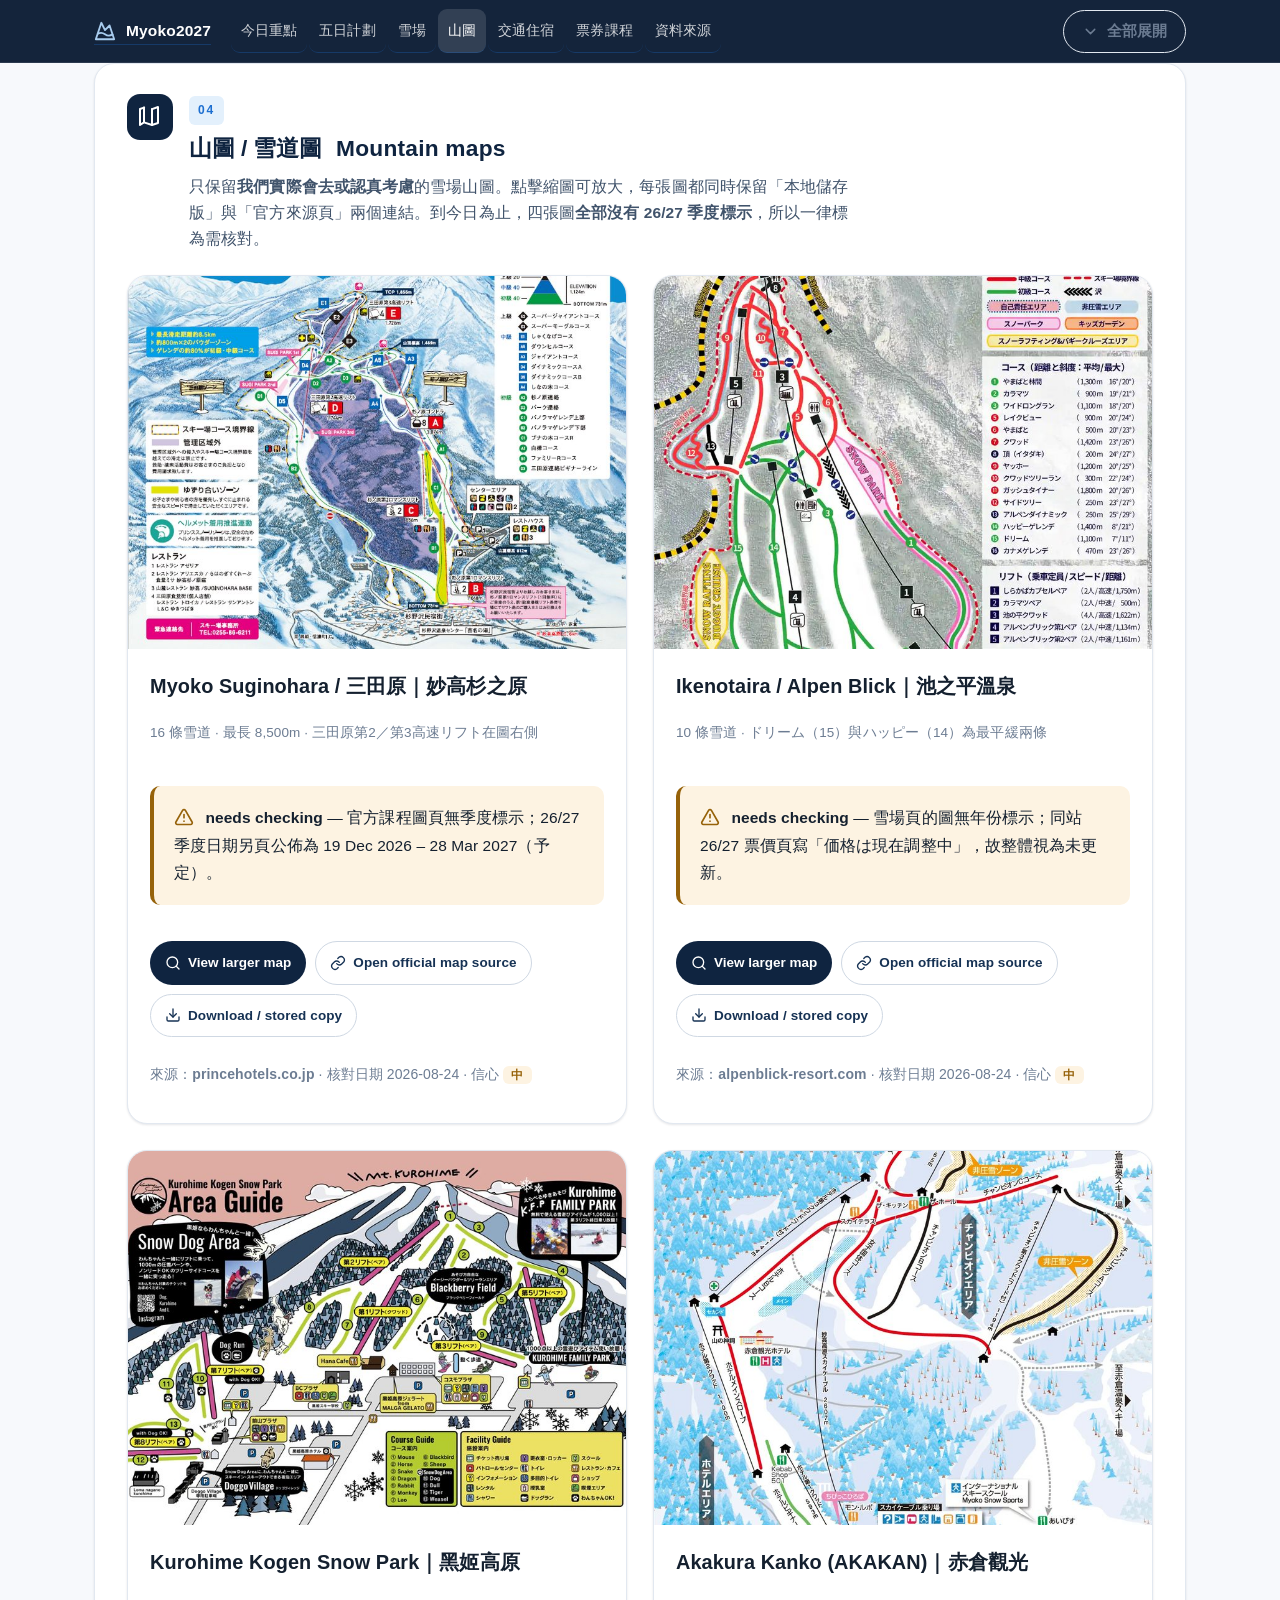
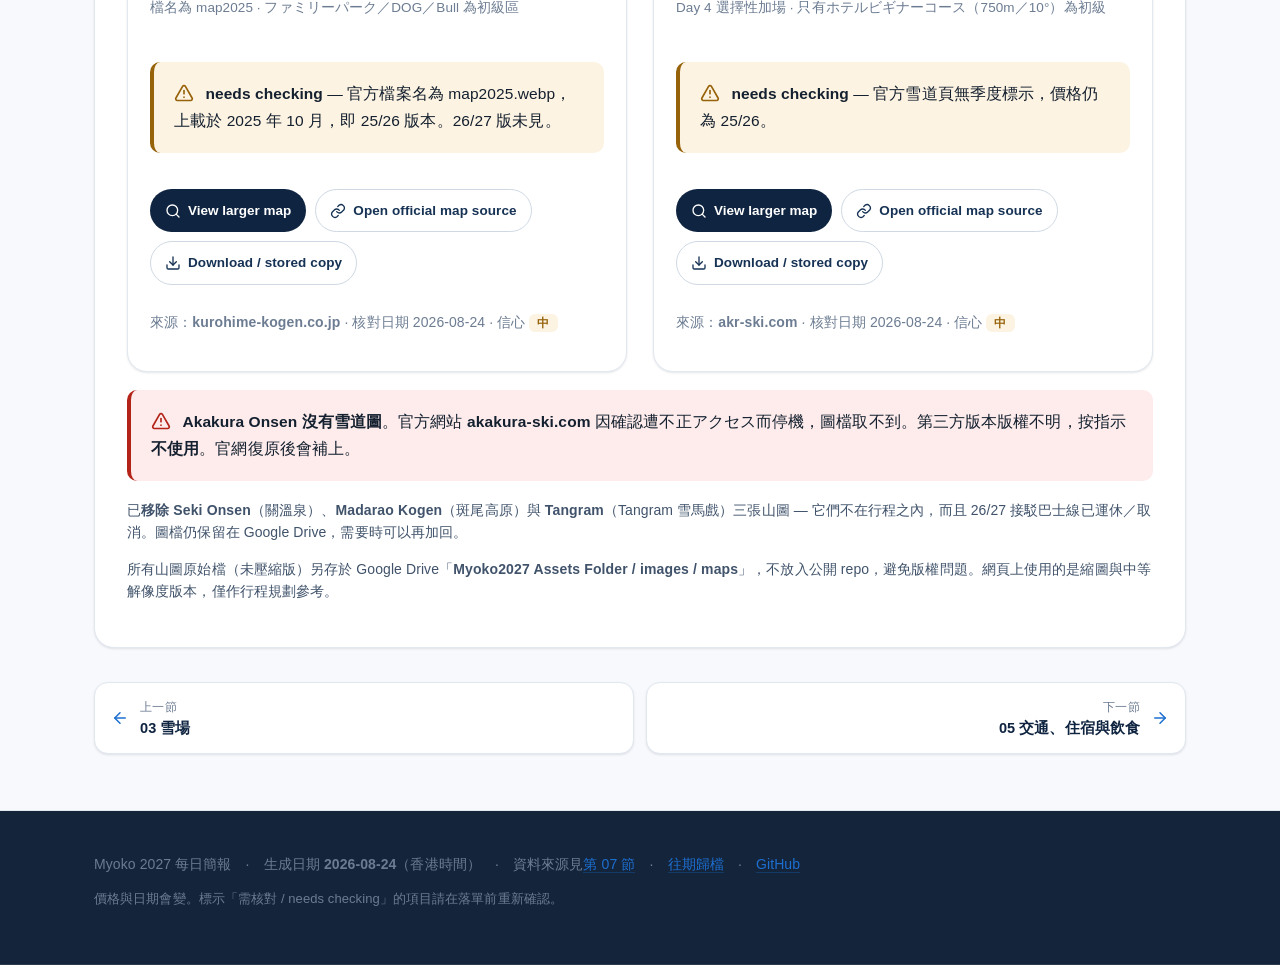
==== commit 55c30bae: "Daily Myoko briefing update - 2026-08-24" ====
--- a/maps.html
+++ b/maps.html
@@ -9,5 +9,5 @@
 <link rel="stylesheet" href="style.css">
 </head>
 <body>
-<svg class="icon-sprite" aria-hidden="true" focusable="false" xmlns="http://www.w3.org/2000/svg"><defs><symbol id="i-check-circle" viewBox="0 0 24 24" fill="none" stroke="currentColor" stroke-width="2" stroke-linecap="round" stroke-linejoin="round"><path d="M21.8 10A10 10 0 1 1 17 3.3"/><path d="m9 11 3 3L22 4"/></symbol><symbol id="i-alert-triangle" viewBox="0 0 24 24" fill="none" stroke="currentColor" stroke-width="2" stroke-linecap="round" stroke-linejoin="round"><path d="m21.7 18-8-14a2 2 0 0 0-3.4 0l-8 14A2 2 0 0 0 4 21h16a2 2 0 0 0 1.7-3Z"/><path d="M12 9v4"/><path d="M12 17h.01"/></symbol><symbol id="i-info" viewBox="0 0 24 24" fill="none" stroke="currentColor" stroke-width="2" stroke-linecap="round" stroke-linejoin="round"><circle cx="12" cy="12" r="10"/><path d="M12 16v-4"/><path d="M12 8h.01"/></symbol><symbol id="i-download" viewBox="0 0 24 24" fill="none" stroke="currentColor" stroke-width="2" stroke-linecap="round" stroke-linejoin="round"><path d="M21 15v4a2 2 0 0 1-2 2H5a2 2 0 0 1-2-2v-4"/><path d="M7 10l5 5 5-5"/><path d="M12 15V3"/></symbol><symbol id="i-upload" viewBox="0 0 24 24" fill="none" stroke="currentColor" stroke-width="2" stroke-linecap="round" stroke-linejoin="round"><path d="M21 15v4a2 2 0 0 1-2 2H5a2 2 0 0 1-2-2v-4"/><path d="M17 8l-5-5-5 5"/><path d="M12 3v12"/></symbol><symbol id="i-clipboard" viewBox="0 0 24 24" fill="none" stroke="currentColor" stroke-width="2" stroke-linecap="round" stroke-linejoin="round"><rect width="8" height="4" x="8" y="2" rx="1"/><path d="M16 4h2a2 2 0 0 1 2 2v14a2 2 0 0 1-2 2H6a2 2 0 0 1-2-2V6a2 2 0 0 1 2-2h2"/></symbol><symbol id="i-rotate-ccw" viewBox="0 0 24 24" fill="none" stroke="currentColor" stroke-width="2" stroke-linecap="round" stroke-linejoin="round"><path d="M3 12a9 9 0 1 0 9-9 9.75 9.75 0 0 0-6.7 2.7L3 8"/><path d="M3 3v5h5"/></symbol><symbol id="i-plus" viewBox="0 0 24 24" fill="none" stroke="currentColor" stroke-width="2" stroke-linecap="round" stroke-linejoin="round"><path d="M5 12h14"/><path d="M12 5v14"/></symbol><symbol id="i-trash" viewBox="0 0 24 24" fill="none" stroke="currentColor" stroke-width="2" stroke-linecap="round" stroke-linejoin="round"><path d="M3 6h18"/><path d="M19 6v14a2 2 0 0 1-2 2H7a2 2 0 0 1-2-2V6"/><path d="M8 6V4a2 2 0 0 1 2-2h4a2 2 0 0 1 2 2v2"/></symbol><symbol id="i-user" viewBox="0 0 24 24" fill="none" stroke="currentColor" stroke-width="2" stroke-linecap="round" stroke-linejoin="round"><path d="M19 21v-2a4 4 0 0 0-4-4H9a4 4 0 0 0-4 4v2"/><circle cx="12" cy="7" r="4"/></symbol><symbol id="i-users" viewBox="0 0 24 24" fill="none" stroke="currentColor" stroke-width="2" stroke-linecap="round" stroke-linejoin="round"><path d="M16 21v-2a4 4 0 0 0-4-4H6a4 4 0 0 0-4 4v2"/><circle cx="9" cy="7" r="4"/><path d="M22 21v-2a4 4 0 0 0-3-3.87"/><path d="M16 3.13a4 4 0 0 1 0 7.75"/></symbol><symbol id="i-mountain-snow" viewBox="0 0 24 24" fill="none" stroke="currentColor" stroke-width="2" stroke-linecap="round" stroke-linejoin="round"><path d="m8 3 4 8 5-5 5 15H2L8 3z"/><path d="M4.14 15.08c2.62-1.57 5.24-1.43 7.86.42 2.74 1.94 5.49 2 8.23.19"/></symbol><symbol id="i-snowflake" viewBox="0 0 24 24" fill="none" stroke="currentColor" stroke-width="2" stroke-linecap="round" stroke-linejoin="round"><path d="m10 20-1.25-2.5L6 18"/><path d="M10 4 8.75 6.5 6 6"/><path d="m14 20 1.25-2.5L18 18"/><path d="m14 4 1.25 2.5L18 6"/><path d="m17 21-3-6h-4"/><path d="m17 3-3 6 1.5 3"/><path d="M2 12h6.5L10 9"/><path d="m20 10-1.5 2 1.5 2"/><path d="M22 12h-6.5L14 15"/><path d="m4 10 1.5 2L4 14"/><path d="m7 21 3-6-1.5-3"/><path d="m7 3 3 6h4"/></symbol><symbol id="i-train-front" viewBox="0 0 24 24" fill="none" stroke="currentColor" stroke-width="2" stroke-linecap="round" stroke-linejoin="round"><path d="M8 3.1V7a4 4 0 0 0 8 0V3.1"/><path d="m9 15-1-1"/><path d="m15 15 1-1"/><path d="M9 19c-2.8 0-5-2.2-5-5v-4a8 8 0 0 1 16 0v4c0 2.8-2.2 5-5 5Z"/><path d="m8 19-2 3"/><path d="m16 19 2 3"/></symbol><symbol id="i-bed" viewBox="0 0 24 24" fill="none" stroke="currentColor" stroke-width="2" stroke-linecap="round" stroke-linejoin="round"><path d="M2 4v16"/><path d="M2 8h18a2 2 0 0 1 2 2v10"/><path d="M2 17h20"/><path d="M6 8v9"/></symbol><symbol id="i-ticket" viewBox="0 0 24 24" fill="none" stroke="currentColor" stroke-width="2" stroke-linecap="round" stroke-linejoin="round"><path d="M2 9a3 3 0 0 1 0 6v2a2 2 0 0 0 2 2h16a2 2 0 0 0 2-2v-2a3 3 0 0 1 0-6V7a2 2 0 0 0-2-2H4a2 2 0 0 0-2 2Z"/><path d="M13 5v14"/></symbol><symbol id="i-graduation-cap" viewBox="0 0 24 24" fill="none" stroke="currentColor" stroke-width="2" stroke-linecap="round" stroke-linejoin="round"><path d="M22 10v6"/><path d="M6 12.5V16a6 3 0 0 0 12 0v-3.5"/><path d="m2 10 10-5 10 5-10 5z"/></symbol><symbol id="i-package" viewBox="0 0 24 24" fill="none" stroke="currentColor" stroke-width="2" stroke-linecap="round" stroke-linejoin="round"><path d="m7.5 4.27 9 5.15"/><path d="M21 8a2 2 0 0 0-1-1.73l-7-4a2 2 0 0 0-2 0l-7 4A2 2 0 0 0 3 8v8a2 2 0 0 0 1 1.73l7 4a2 2 0 0 0 2 0l7-4A2 2 0 0 0 21 16Z"/><path d="m3.3 7 8.7 5 8.7-5"/><path d="M12 22V12"/></symbol><symbol id="i-map" viewBox="0 0 24 24" fill="none" stroke="currentColor" stroke-width="2" stroke-linecap="round" stroke-linejoin="round"><path d="M14.1 4.1 20 2v16l-6 2-8-2.6L2 20V4l4-1.4"/><path d="M6 2.6V17"/><path d="M14 4v16"/></symbol><symbol id="i-shopping-bag" viewBox="0 0 24 24" fill="none" stroke="currentColor" stroke-width="2" stroke-linecap="round" stroke-linejoin="round"><path d="M6 2 3 6v14a2 2 0 0 0 2 2h14a2 2 0 0 0 2-2V6l-3-4Z"/><path d="M3 6h18"/><path d="M16 10a4 4 0 0 1-8 0"/></symbol><symbol id="i-list-checks" viewBox="0 0 24 24" fill="none" stroke="currentColor" stroke-width="2" stroke-linecap="round" stroke-linejoin="round"><path d="m3 17 2 2 4-4"/><path d="m3 7 2 2 4-4"/><path d="M13 6h8"/><path d="M13 12h8"/><path d="M13 18h8"/></symbol><symbol id="i-calendar-days" viewBox="0 0 24 24" fill="none" stroke="currentColor" stroke-width="2" stroke-linecap="round" stroke-linejoin="round"><path d="M8 2v4"/><path d="M16 2v4"/><rect width="18" height="18" x="3" y="4" rx="2"/><path d="M3 10h18"/><path d="M8 14h.01"/><path d="M12 14h.01"/><path d="M16 14h.01"/><path d="M8 18h.01"/><path d="M12 18h.01"/></symbol><symbol id="i-link" viewBox="0 0 24 24" fill="none" stroke="currentColor" stroke-width="2" stroke-linecap="round" stroke-linejoin="round"><path d="M10 13a5 5 0 0 0 7.5.5l3-3a5 5 0 0 0-7-7l-1.8 1.7"/><path d="M14 11a5 5 0 0 0-7.5-.5l-3 3a5 5 0 0 0 7 7l1.8-1.7"/></symbol><symbol id="i-printer" viewBox="0 0 24 24" fill="none" stroke="currentColor" stroke-width="2" stroke-linecap="round" stroke-linejoin="round"><path d="M6 18H4a2 2 0 0 1-2-2v-5a2 2 0 0 1 2-2h16a2 2 0 0 1 2 2v5a2 2 0 0 1-2 2h-2"/><path d="M6 9V3h12v6"/><rect width="12" height="8" x="6" y="14"/></symbol><symbol id="i-arrow-up" viewBox="0 0 24 24" fill="none" stroke="currentColor" stroke-width="2" stroke-linecap="round" stroke-linejoin="round"><path d="m5 12 7-7 7 7"/><path d="M12 19V5"/></symbol><symbol id="i-x" viewBox="0 0 24 24" fill="none" stroke="currentColor" stroke-width="2" stroke-linecap="round" stroke-linejoin="round"><path d="M18 6 6 18"/><path d="m6 6 12 12"/></symbol><symbol id="i-thermometer" viewBox="0 0 24 24" fill="none" stroke="currentColor" stroke-width="2" stroke-linecap="round" stroke-linejoin="round"><path d="M14 4.5a2.5 2.5 0 0 0-5 0V14a4 4 0 1 0 5 0Z"/></symbol><symbol id="i-clock" viewBox="0 0 24 24" fill="none" stroke="currentColor" stroke-width="2" stroke-linecap="round" stroke-linejoin="round"><circle cx="12" cy="12" r="10"/><path d="M12 6v6l4 2"/></symbol><symbol id="i-wallet" viewBox="0 0 24 24" fill="none" stroke="currentColor" stroke-width="2" stroke-linecap="round" stroke-linejoin="round"><path d="M19 7V5a2 2 0 0 0-2-2H5a2 2 0 0 0 0 4h15a2 2 0 0 1 2 2v8a2 2 0 0 1-2 2H5a2 2 0 0 1-2-2V5"/><path d="M18 12h.01"/></symbol><symbol id="i-camera" viewBox="0 0 24 24" fill="none" stroke="currentColor" stroke-width="2" stroke-linecap="round" stroke-linejoin="round"><path d="M14.5 4h-5L7 7H4a2 2 0 0 0-2 2v9a2 2 0 0 0 2 2h16a2 2 0 0 0 2-2V9a2 2 0 0 0-2-2h-3Z"/><circle cx="12" cy="13" r="3"/></symbol><symbol id="i-shield" viewBox="0 0 24 24" fill="none" stroke="currentColor" stroke-width="2" stroke-linecap="round" stroke-linejoin="round"><path d="M20 13c0 5-3.5 7.5-7.7 9a2 2 0 0 1-.7 0C7.5 20.5 4 18 4 13V6a2 2 0 0 1 2-2c2 0 4.5-1.2 6-2 1.5.8 4 2 6 2a2 2 0 0 1 2 2Z"/></symbol><symbol id="i-target" viewBox="0 0 24 24" fill="none" stroke="currentColor" stroke-width="2" stroke-linecap="round" stroke-linejoin="round"><circle cx="12" cy="12" r="10"/><circle cx="12" cy="12" r="6"/><circle cx="12" cy="12" r="2"/></symbol><symbol id="i-activity" viewBox="0 0 24 24" fill="none" stroke="currentColor" stroke-width="2" stroke-linecap="round" stroke-linejoin="round"><path d="M22 12h-4l-3 9L9 3l-3 9H2"/></symbol><symbol id="i-file-text" viewBox="0 0 24 24" fill="none" stroke="currentColor" stroke-width="2" stroke-linecap="round" stroke-linejoin="round"><path d="M15 2H6a2 2 0 0 0-2 2v16a2 2 0 0 0 2 2h12a2 2 0 0 0 2-2V7Z"/><path d="M14 2v4a2 2 0 0 0 2 2h4"/><path d="M10 9H8"/><path d="M16 13H8"/><path d="M16 17H8"/></symbol><symbol id="i-search" viewBox="0 0 24 24" fill="none" stroke="currentColor" stroke-width="2" stroke-linecap="round" stroke-linejoin="round"><circle cx="11" cy="11" r="8"/><path d="m21 21-4.3-4.3"/></symbol><symbol id="i-utensils" viewBox="0 0 24 24" fill="none" stroke="currentColor" stroke-width="2" stroke-linecap="round" stroke-linejoin="round"><path d="M3 2v7a3 3 0 0 0 6 0V2"/><path d="M6 9v13"/><path d="M18 2v20"/><path d="M15 6c0-2 1-4 3-4"/></symbol><symbol id="i-bus" viewBox="0 0 24 24" fill="none" stroke="currentColor" stroke-width="2" stroke-linecap="round" stroke-linejoin="round"><path d="M8 6v6"/><path d="M15 6v6"/><path d="M2 12h19.6"/><path d="M18 18h3s.5-1.7.8-2.8c.1-.4.2-.8.2-1.2 0-.4-.1-.8-.2-1.2l-1.4-5C20.1 6.8 19.1 6 18 6H4a2 2 0 0 0-2 2v10h3"/><circle cx="7" cy="18" r="2"/><path d="M9 18h5"/><circle cx="16" cy="18" r="2"/></symbol><symbol id="i-flame" viewBox="0 0 24 24" fill="none" stroke="currentColor" stroke-width="2" stroke-linecap="round" stroke-linejoin="round"><path d="M8.5 14.5A2.5 2.5 0 0 0 11 12c0-1.4-.5-2-1-3-1.1-2.1-.1-4 2-5-.4 3 1.7 4.5 3 6 .8 1 1 2 1 3 0 2.8-2.2 5-5 5s-5-2.2-5-5c0-.7.1-1.4.4-2 .5.7 1.2 1.3 2.1 1.5Z"/></symbol><symbol id="i-chevron-down" viewBox="0 0 24 24" fill="none" stroke="currentColor" stroke-width="2" stroke-linecap="round" stroke-linejoin="round"><path d="m6 9 6 6 6-6"/></symbol><symbol id="i-sparkles" viewBox="0 0 24 24" fill="none" stroke="currentColor" stroke-width="2" stroke-linecap="round" stroke-linejoin="round"><path d="m12 3-1.9 5.8a2 2 0 0 1-1.3 1.3L3 12l5.8 1.9a2 2 0 0 1 1.3 1.3L12 21l1.9-5.8a2 2 0 0 1 1.3-1.3L21 12l-5.8-1.9a2 2 0 0 1-1.3-1.3Z"/><path d="M5 3v4"/><path d="M3 5h4"/></symbol></defs></svg><header class="topbar"><div class="topbar-inner"><a class="brand" href="index.html"><svg class="ic" viewBox="0 0 24 24" aria-hidden="true"><use href="#i-mountain-snow"/></svg><span>Myoko<b>2027</b></span></a><nav class="navlinks" aria-label="頁面章節"><a href="index.html">今日重點</a><a href="plan.html">五日計劃</a><a href="resorts.html">雪場</a><a href="maps.html" class="active">山圖</a><a href="travel.html">交通住宿</a><a href="tickets.html">票券課程</a><a href="refs.html">資料來源</a></nav><button class="btn btn-quiet" type="button" data-toggle-all="body"><svg class="ic ic-sm" viewBox="0 0 24 24" aria-hidden="true"><use href="#i-chevron-down"/></svg><span class="tg-label">全部展開</span></button></div></header><a id="top"></a><main class="wrap"><section class="section" id="maps"><div class="section-head"><span class="section-icon"><svg class="ic" viewBox="0 0 24 24" aria-hidden="true"><use href="#i-map"/></svg></span><div><p class="section-num">04</p><h2 class="section-title">山圖 / 雪道圖 <span class="en">Mountain maps</span></h2><p class="section-sub">只保留<b>我們實際會去或認真考慮</b>的雪場山圖。點擊縮圖可放大，每張圖都同時保留「本地儲存版」與「官方來源頁」兩個連結。到今日為止，四張圖<b>全部沒有 26/27 季度標示</b>，所以一律標為需核對。</p></div></div><div class="section-body"><div class="map-grid"><article class="map-card"><button class="map-thumb" type="button" data-large="assets/maps/suginohara-large.jpg" data-title="Myoko Suginohara / 三田原｜妙高杉之原" data-source="https://www.princehotels.co.jp/ski/myoko/winter/coursemap/" data-slug="suginohara" aria-label="放大 Myoko Suginohara / 三田原｜妙高杉之原 雪道圖"><img src="assets/maps/suginohara-thumb.jpg" alt="Myoko Suginohara / 三田原｜妙高杉之原 雪道圖" loading="lazy" decoding="async"><span class="map-thumb-veil"><svg class="ic ic-sm" viewBox="0 0 24 24" aria-hidden="true"><use href="#i-search"/></svg> <span>View larger map</span></span></button><div class="map-body"><h3>Myoko Suginohara / 三田原｜妙高杉之原</h3><p class="map-meta">16 條雪道 · 最長 8,500m · 三田原第2／第3高速リフト在圖右側</p><p class="note note-flag"><svg class="ic ic-xs" viewBox="0 0 24 24" aria-hidden="true"><use href="#i-alert-triangle"/></svg> <b>needs checking</b> — 官方課程圖頁無季度標示；26/27 季度日期另頁公佈為 19 Dec 2026 – 28 Mar 2027（予定）。</p><div class="map-actions"><button class="mbtn mbtn-primary map-thumb" type="button" data-large="assets/maps/suginohara-large.jpg" data-title="Myoko Suginohara / 三田原｜妙高杉之原" data-source="https://www.princehotels.co.jp/ski/myoko/winter/coursemap/" data-slug="suginohara"><svg class="ic ic-sm" viewBox="0 0 24 24" aria-hidden="true"><use href="#i-search"/></svg> View larger map</button><a class="mbtn mbtn-ghost" href="https://www.princehotels.co.jp/ski/myoko/winter/coursemap/" target="_blank" rel="noopener"><svg class="ic ic-sm" viewBox="0 0 24 24" aria-hidden="true"><use href="#i-link"/></svg> Open official map source</a><a class="mbtn mbtn-ghost" href="assets/maps/suginohara-large.jpg" download><svg class="ic ic-sm" viewBox="0 0 24 24" aria-hidden="true"><use href="#i-download"/></svg> Download / stored copy</a></div><p class="small muted">來源：<span class="en">princehotels.co.jp</span> · 核對日期 2026-08-23 · 信心 <span class="conf c-mid">中</span></p></div></article><article class="map-card"><button class="map-thumb" type="button" data-large="assets/maps/ikenotaira-large.jpg" data-title="Ikenotaira / Alpen Blick｜池之平溫泉" data-source="https://alpenblick-resort.com/ski" data-slug="ikenotaira" aria-label="放大 Ikenotaira / Alpen Blick｜池之平溫泉 雪道圖"><img src="assets/maps/ikenotaira-thumb.jpg" alt="Ikenotaira / Alpen Blick｜池之平溫泉 雪道圖" loading="lazy" decoding="async"><span class="map-thumb-veil"><svg class="ic ic-sm" viewBox="0 0 24 24" aria-hidden="true"><use href="#i-search"/></svg> <span>View larger map</span></span></button><div class="map-body"><h3>Ikenotaira / Alpen Blick｜池之平溫泉</h3><p class="map-meta">10 條雪道 · ドリーム（15）與ハッピー（14）為最平緩兩條</p><p class="note note-flag"><svg class="ic ic-xs" viewBox="0 0 24 24" aria-hidden="true"><use href="#i-alert-triangle"/></svg> <b>needs checking</b> — 雪場頁的圖無年份標示；同站 26/27 票價頁寫「価格は現在調整中」，故整體視為未更新。</p><div class="map-actions"><button class="mbtn mbtn-primary map-thumb" type="button" data-large="assets/maps/ikenotaira-large.jpg" data-title="Ikenotaira / Alpen Blick｜池之平溫泉" data-source="https://alpenblick-resort.com/ski" data-slug="ikenotaira"><svg class="ic ic-sm" viewBox="0 0 24 24" aria-hidden="true"><use href="#i-search"/></svg> View larger map</button><a class="mbtn mbtn-ghost" href="https://alpenblick-resort.com/ski" target="_blank" rel="noopener"><svg class="ic ic-sm" viewBox="0 0 24 24" aria-hidden="true"><use href="#i-link"/></svg> Open official map source</a><a class="mbtn mbtn-ghost" href="assets/maps/ikenotaira-large.jpg" download><svg class="ic ic-sm" viewBox="0 0 24 24" aria-hidden="true"><use href="#i-download"/></svg> Download / stored copy</a></div><p class="small muted">來源：<span class="en">alpenblick-resort.com</span> · 核對日期 2026-08-23 · 信心 <span class="conf c-mid">中</span></p></div></article><article class="map-card"><button class="map-thumb" type="button" data-large="assets/maps/kurohime-large.jpg" data-title="Kurohime Kogen Snow Park｜黑姬高原" data-source="https://kurohime-kogen.co.jp/winter/" data-slug="kurohime" aria-label="放大 Kurohime Kogen Snow Park｜黑姬高原 雪道圖"><img src="assets/maps/kurohime-thumb.jpg" alt="Kurohime Kogen Snow Park｜黑姬高原 雪道圖" loading="lazy" decoding="async"><span class="map-thumb-veil"><svg class="ic ic-sm" viewBox="0 0 24 24" aria-hidden="true"><use href="#i-search"/></svg> <span>View larger map</span></span></button><div class="map-body"><h3>Kurohime Kogen Snow Park｜黑姬高原</h3><p class="map-meta">檔名為 map2025 · ファミリーパーク／DOG／Bull 為初級區</p><p class="note note-flag"><svg class="ic ic-xs" viewBox="0 0 24 24" aria-hidden="true"><use href="#i-alert-triangle"/></svg> <b>needs checking</b> — 官方檔案名為 map2025.webp，上載於 2025 年 10 月，即 25/26 版本。26/27 版未見。</p><div class="map-actions"><button class="mbtn mbtn-primary map-thumb" type="button" data-large="assets/maps/kurohime-large.jpg" data-title="Kurohime Kogen Snow Park｜黑姬高原" data-source="https://kurohime-kogen.co.jp/winter/" data-slug="kurohime"><svg class="ic ic-sm" viewBox="0 0 24 24" aria-hidden="true"><use href="#i-search"/></svg> View larger map</button><a class="mbtn mbtn-ghost" href="https://kurohime-kogen.co.jp/winter/" target="_blank" rel="noopener"><svg class="ic ic-sm" viewBox="0 0 24 24" aria-hidden="true"><use href="#i-link"/></svg> Open official map source</a><a class="mbtn mbtn-ghost" href="assets/maps/kurohime-large.jpg" download><svg class="ic ic-sm" viewBox="0 0 24 24" aria-hidden="true"><use href="#i-download"/></svg> Download / stored copy</a></div><p class="small muted">來源：<span class="en">kurohime-kogen.co.jp</span> · 核對日期 2026-08-23 · 信心 <span class="conf c-mid">中</span></p></div></article><article class="map-card"><button class="map-thumb" type="button" data-large="assets/maps/akakura-kanko-large.jpg" data-title="Akakura Kanko (AKAKAN)｜赤倉觀光" data-source="https://akr-ski.com/slope" data-slug="akakura-kanko" aria-label="放大 Akakura Kanko (AKAKAN)｜赤倉觀光 雪道圖"><img src="assets/maps/akakura-kanko-thumb.jpg" alt="Akakura Kanko (AKAKAN)｜赤倉觀光 雪道圖" loading="lazy" decoding="async"><span class="map-thumb-veil"><svg class="ic ic-sm" viewBox="0 0 24 24" aria-hidden="true"><use href="#i-search"/></svg> <span>View larger map</span></span></button><div class="map-body"><h3>Akakura Kanko (AKAKAN)｜赤倉觀光</h3><p class="map-meta">Day 4 選擇性加場 · 只有ホテルビギナーコース（750m／10°）為初級</p><p class="note note-flag"><svg class="ic ic-xs" viewBox="0 0 24 24" aria-hidden="true"><use href="#i-alert-triangle"/></svg> <b>needs checking</b> — 官方雪道頁無季度標示，價格仍為 25/26。</p><div class="map-actions"><button class="mbtn mbtn-primary map-thumb" type="button" data-large="assets/maps/akakura-kanko-large.jpg" data-title="Akakura Kanko (AKAKAN)｜赤倉觀光" data-source="https://akr-ski.com/slope" data-slug="akakura-kanko"><svg class="ic ic-sm" viewBox="0 0 24 24" aria-hidden="true"><use href="#i-search"/></svg> View larger map</button><a class="mbtn mbtn-ghost" href="https://akr-ski.com/slope" target="_blank" rel="noopener"><svg class="ic ic-sm" viewBox="0 0 24 24" aria-hidden="true"><use href="#i-link"/></svg> Open official map source</a><a class="mbtn mbtn-ghost" href="assets/maps/akakura-kanko-large.jpg" download><svg class="ic ic-sm" viewBox="0 0 24 24" aria-hidden="true"><use href="#i-download"/></svg> Download / stored copy</a></div><p class="small muted">來源：<span class="en">akr-ski.com</span> · 核對日期 2026-08-23 · 信心 <span class="conf c-mid">中</span></p></div></article></div><p class="note note-warn"><svg class="ic ic-sm" viewBox="0 0 24 24" aria-hidden="true"><use href="#i-alert-triangle"/></svg> <b>Akakura Onsen 沒有雪道圖</b>。官方網站 <span class="en">akakura-ski.com</span> 因確認遭不正アクセス而停機，圖檔取不到。第三方版本版權不明，按指示<b>不使用</b>。官網復原後會補上。</p><p class="info-note">已<b>移除</b> <span class="en">Seki Onsen</span>（關溫泉）、<span class="en">Madarao Kogen</span>（斑尾高原）與 <span class="en">Tangram</span>（Tangram 雪馬戲）三張山圖 — 它們不在行程之內，而且 26/27 接駁巴士線已運休／取消。圖檔仍保留在 Google Drive，需要時可以再加回。</p><p class="info-note">所有山圖原始檔（未壓縮版）另存於 Google Drive「<span class="en">Myoko2027 Assets Folder / images / maps</span>」，不放入公開 repo，避免版權問題。網頁上使用的是縮圖與中等解像度版本，僅作行程規劃參考。</p></div></section><nav class="pager" aria-label="章節導覽"><a class="pg pg-prev" href="resorts.html"><svg class="ic ic-sm pg-ic-l" viewBox="0 0 24 24" aria-hidden="true"><use href="#i-arrow-up"/></svg><span><i>上一節</i><b>03 雪場</b></span></a><a class="pg pg-next" href="travel.html"><span><i>下一節</i><b>05 交通、住宿與飲食</b></span><svg class="ic ic-sm pg-ic-r" viewBox="0 0 24 24" aria-hidden="true"><use href="#i-arrow-up"/></svg></a></nav></main><footer class="topbar" style="position:static;margin-top:56px"><div class="topbar-inner" style="flex-wrap:wrap;gap:12px"><p class="small muted" style="margin:0">Myoko 2027 每日簡報　·　生成日期 <b>2026-08-23</b>（香港時間）　·　資料來源見<a href="refs.html">第 07 節</a>　·　<a href="archive/">往期歸檔</a>　·　<a href="https://github.com/llc-wake/Myoko2027" target="_blank" rel="noopener">GitHub</a></p><p class="xsmall muted" style="margin:0">價格與日期會變。標示「需核對 / needs checking」的項目請在落單前重新確認。</p></div></footer><div class="lightbox" id="lightbox" hidden role="dialog" aria-modal="true" aria-label="放大山圖"><div class="lb-bar"><h3 id="lb-title"></h3><a id="lb-source" href="#" target="_blank" rel="noopener" class="mbtn mbtn-ghost"><svg class="ic ic-sm" viewBox="0 0 24 24" aria-hidden="true"><use href="#i-link"/></svg> Open official map source</a><a id="lb-download" href="#" download class="mbtn mbtn-ghost"><svg class="ic ic-sm" viewBox="0 0 24 24" aria-hidden="true"><use href="#i-download"/></svg> Download / stored copy</a><button class="mbtn mbtn-ghost" type="button" id="lb-close" aria-label="關閉"><svg class="ic ic-sm" viewBox="0 0 24 24" aria-hidden="true"><use href="#i-x"/></svg></button></div><div class="lb-stage"><img id="lb-img" src="" alt=""></div></div><button class="totop" id="totop" type="button" aria-label="回到頂部" hidden><svg class="ic" viewBox="0 0 24 24" aria-hidden="true"><use href="#i-arrow-up"/></svg></button><div class="toast" id="toast" role="status" aria-live="polite" hidden></div><script src="script.js"></script></body>
+<svg class="icon-sprite" aria-hidden="true" focusable="false" xmlns="http://www.w3.org/2000/svg"><defs><symbol id="i-check-circle" viewBox="0 0 24 24" fill="none" stroke="currentColor" stroke-width="2" stroke-linecap="round" stroke-linejoin="round"><path d="M21.8 10A10 10 0 1 1 17 3.3"/><path d="m9 11 3 3L22 4"/></symbol><symbol id="i-alert-triangle" viewBox="0 0 24 24" fill="none" stroke="currentColor" stroke-width="2" stroke-linecap="round" stroke-linejoin="round"><path d="m21.7 18-8-14a2 2 0 0 0-3.4 0l-8 14A2 2 0 0 0 4 21h16a2 2 0 0 0 1.7-3Z"/><path d="M12 9v4"/><path d="M12 17h.01"/></symbol><symbol id="i-info" viewBox="0 0 24 24" fill="none" stroke="currentColor" stroke-width="2" stroke-linecap="round" stroke-linejoin="round"><circle cx="12" cy="12" r="10"/><path d="M12 16v-4"/><path d="M12 8h.01"/></symbol><symbol id="i-download" viewBox="0 0 24 24" fill="none" stroke="currentColor" stroke-width="2" stroke-linecap="round" stroke-linejoin="round"><path d="M21 15v4a2 2 0 0 1-2 2H5a2 2 0 0 1-2-2v-4"/><path d="M7 10l5 5 5-5"/><path d="M12 15V3"/></symbol><symbol id="i-upload" viewBox="0 0 24 24" fill="none" stroke="currentColor" stroke-width="2" stroke-linecap="round" stroke-linejoin="round"><path d="M21 15v4a2 2 0 0 1-2 2H5a2 2 0 0 1-2-2v-4"/><path d="M17 8l-5-5-5 5"/><path d="M12 3v12"/></symbol><symbol id="i-clipboard" viewBox="0 0 24 24" fill="none" stroke="currentColor" stroke-width="2" stroke-linecap="round" stroke-linejoin="round"><rect width="8" height="4" x="8" y="2" rx="1"/><path d="M16 4h2a2 2 0 0 1 2 2v14a2 2 0 0 1-2 2H6a2 2 0 0 1-2-2V6a2 2 0 0 1 2-2h2"/></symbol><symbol id="i-rotate-ccw" viewBox="0 0 24 24" fill="none" stroke="currentColor" stroke-width="2" stroke-linecap="round" stroke-linejoin="round"><path d="M3 12a9 9 0 1 0 9-9 9.75 9.75 0 0 0-6.7 2.7L3 8"/><path d="M3 3v5h5"/></symbol><symbol id="i-plus" viewBox="0 0 24 24" fill="none" stroke="currentColor" stroke-width="2" stroke-linecap="round" stroke-linejoin="round"><path d="M5 12h14"/><path d="M12 5v14"/></symbol><symbol id="i-trash" viewBox="0 0 24 24" fill="none" stroke="currentColor" stroke-width="2" stroke-linecap="round" stroke-linejoin="round"><path d="M3 6h18"/><path d="M19 6v14a2 2 0 0 1-2 2H7a2 2 0 0 1-2-2V6"/><path d="M8 6V4a2 2 0 0 1 2-2h4a2 2 0 0 1 2 2v2"/></symbol><symbol id="i-user" viewBox="0 0 24 24" fill="none" stroke="currentColor" stroke-width="2" stroke-linecap="round" stroke-linejoin="round"><path d="M19 21v-2a4 4 0 0 0-4-4H9a4 4 0 0 0-4 4v2"/><circle cx="12" cy="7" r="4"/></symbol><symbol id="i-users" viewBox="0 0 24 24" fill="none" stroke="currentColor" stroke-width="2" stroke-linecap="round" stroke-linejoin="round"><path d="M16 21v-2a4 4 0 0 0-4-4H6a4 4 0 0 0-4 4v2"/><circle cx="9" cy="7" r="4"/><path d="M22 21v-2a4 4 0 0 0-3-3.87"/><path d="M16 3.13a4 4 0 0 1 0 7.75"/></symbol><symbol id="i-mountain-snow" viewBox="0 0 24 24" fill="none" stroke="currentColor" stroke-width="2" stroke-linecap="round" stroke-linejoin="round"><path d="m8 3 4 8 5-5 5 15H2L8 3z"/><path d="M4.14 15.08c2.62-1.57 5.24-1.43 7.86.42 2.74 1.94 5.49 2 8.23.19"/></symbol><symbol id="i-snowflake" viewBox="0 0 24 24" fill="none" stroke="currentColor" stroke-width="2" stroke-linecap="round" stroke-linejoin="round"><path d="m10 20-1.25-2.5L6 18"/><path d="M10 4 8.75 6.5 6 6"/><path d="m14 20 1.25-2.5L18 18"/><path d="m14 4 1.25 2.5L18 6"/><path d="m17 21-3-6h-4"/><path d="m17 3-3 6 1.5 3"/><path d="M2 12h6.5L10 9"/><path d="m20 10-1.5 2 1.5 2"/><path d="M22 12h-6.5L14 15"/><path d="m4 10 1.5 2L4 14"/><path d="m7 21 3-6-1.5-3"/><path d="m7 3 3 6h4"/></symbol><symbol id="i-train-front" viewBox="0 0 24 24" fill="none" stroke="currentColor" stroke-width="2" stroke-linecap="round" stroke-linejoin="round"><path d="M8 3.1V7a4 4 0 0 0 8 0V3.1"/><path d="m9 15-1-1"/><path d="m15 15 1-1"/><path d="M9 19c-2.8 0-5-2.2-5-5v-4a8 8 0 0 1 16 0v4c0 2.8-2.2 5-5 5Z"/><path d="m8 19-2 3"/><path d="m16 19 2 3"/></symbol><symbol id="i-bed" viewBox="0 0 24 24" fill="none" stroke="currentColor" stroke-width="2" stroke-linecap="round" stroke-linejoin="round"><path d="M2 4v16"/><path d="M2 8h18a2 2 0 0 1 2 2v10"/><path d="M2 17h20"/><path d="M6 8v9"/></symbol><symbol id="i-ticket" viewBox="0 0 24 24" fill="none" stroke="currentColor" stroke-width="2" stroke-linecap="round" stroke-linejoin="round"><path d="M2 9a3 3 0 0 1 0 6v2a2 2 0 0 0 2 2h16a2 2 0 0 0 2-2v-2a3 3 0 0 1 0-6V7a2 2 0 0 0-2-2H4a2 2 0 0 0-2 2Z"/><path d="M13 5v14"/></symbol><symbol id="i-graduation-cap" viewBox="0 0 24 24" fill="none" stroke="currentColor" stroke-width="2" stroke-linecap="round" stroke-linejoin="round"><path d="M22 10v6"/><path d="M6 12.5V16a6 3 0 0 0 12 0v-3.5"/><path d="m2 10 10-5 10 5-10 5z"/></symbol><symbol id="i-package" viewBox="0 0 24 24" fill="none" stroke="currentColor" stroke-width="2" stroke-linecap="round" stroke-linejoin="round"><path d="m7.5 4.27 9 5.15"/><path d="M21 8a2 2 0 0 0-1-1.73l-7-4a2 2 0 0 0-2 0l-7 4A2 2 0 0 0 3 8v8a2 2 0 0 0 1 1.73l7 4a2 2 0 0 0 2 0l7-4A2 2 0 0 0 21 16Z"/><path d="m3.3 7 8.7 5 8.7-5"/><path d="M12 22V12"/></symbol><symbol id="i-map" viewBox="0 0 24 24" fill="none" stroke="currentColor" stroke-width="2" stroke-linecap="round" stroke-linejoin="round"><path d="M14.1 4.1 20 2v16l-6 2-8-2.6L2 20V4l4-1.4"/><path d="M6 2.6V17"/><path d="M14 4v16"/></symbol><symbol id="i-shopping-bag" viewBox="0 0 24 24" fill="none" stroke="currentColor" stroke-width="2" stroke-linecap="round" stroke-linejoin="round"><path d="M6 2 3 6v14a2 2 0 0 0 2 2h14a2 2 0 0 0 2-2V6l-3-4Z"/><path d="M3 6h18"/><path d="M16 10a4 4 0 0 1-8 0"/></symbol><symbol id="i-list-checks" viewBox="0 0 24 24" fill="none" stroke="currentColor" stroke-width="2" stroke-linecap="round" stroke-linejoin="round"><path d="m3 17 2 2 4-4"/><path d="m3 7 2 2 4-4"/><path d="M13 6h8"/><path d="M13 12h8"/><path d="M13 18h8"/></symbol><symbol id="i-calendar-days" viewBox="0 0 24 24" fill="none" stroke="currentColor" stroke-width="2" stroke-linecap="round" stroke-linejoin="round"><path d="M8 2v4"/><path d="M16 2v4"/><rect width="18" height="18" x="3" y="4" rx="2"/><path d="M3 10h18"/><path d="M8 14h.01"/><path d="M12 14h.01"/><path d="M16 14h.01"/><path d="M8 18h.01"/><path d="M12 18h.01"/></symbol><symbol id="i-link" viewBox="0 0 24 24" fill="none" stroke="currentColor" stroke-width="2" stroke-linecap="round" stroke-linejoin="round"><path d="M10 13a5 5 0 0 0 7.5.5l3-3a5 5 0 0 0-7-7l-1.8 1.7"/><path d="M14 11a5 5 0 0 0-7.5-.5l-3 3a5 5 0 0 0 7 7l1.8-1.7"/></symbol><symbol id="i-printer" viewBox="0 0 24 24" fill="none" stroke="currentColor" stroke-width="2" stroke-linecap="round" stroke-linejoin="round"><path d="M6 18H4a2 2 0 0 1-2-2v-5a2 2 0 0 1 2-2h16a2 2 0 0 1 2 2v5a2 2 0 0 1-2 2h-2"/><path d="M6 9V3h12v6"/><rect width="12" height="8" x="6" y="14"/></symbol><symbol id="i-arrow-up" viewBox="0 0 24 24" fill="none" stroke="currentColor" stroke-width="2" stroke-linecap="round" stroke-linejoin="round"><path d="m5 12 7-7 7 7"/><path d="M12 19V5"/></symbol><symbol id="i-x" viewBox="0 0 24 24" fill="none" stroke="currentColor" stroke-width="2" stroke-linecap="round" stroke-linejoin="round"><path d="M18 6 6 18"/><path d="m6 6 12 12"/></symbol><symbol id="i-thermometer" viewBox="0 0 24 24" fill="none" stroke="currentColor" stroke-width="2" stroke-linecap="round" stroke-linejoin="round"><path d="M14 4.5a2.5 2.5 0 0 0-5 0V14a4 4 0 1 0 5 0Z"/></symbol><symbol id="i-clock" viewBox="0 0 24 24" fill="none" stroke="currentColor" stroke-width="2" stroke-linecap="round" stroke-linejoin="round"><circle cx="12" cy="12" r="10"/><path d="M12 6v6l4 2"/></symbol><symbol id="i-wallet" viewBox="0 0 24 24" fill="none" stroke="currentColor" stroke-width="2" stroke-linecap="round" stroke-linejoin="round"><path d="M19 7V5a2 2 0 0 0-2-2H5a2 2 0 0 0 0 4h15a2 2 0 0 1 2 2v8a2 2 0 0 1-2 2H5a2 2 0 0 1-2-2V5"/><path d="M18 12h.01"/></symbol><symbol id="i-camera" viewBox="0 0 24 24" fill="none" stroke="currentColor" stroke-width="2" stroke-linecap="round" stroke-linejoin="round"><path d="M14.5 4h-5L7 7H4a2 2 0 0 0-2 2v9a2 2 0 0 0 2 2h16a2 2 0 0 0 2-2V9a2 2 0 0 0-2-2h-3Z"/><circle cx="12" cy="13" r="3"/></symbol><symbol id="i-shield" viewBox="0 0 24 24" fill="none" stroke="currentColor" stroke-width="2" stroke-linecap="round" stroke-linejoin="round"><path d="M20 13c0 5-3.5 7.5-7.7 9a2 2 0 0 1-.7 0C7.5 20.5 4 18 4 13V6a2 2 0 0 1 2-2c2 0 4.5-1.2 6-2 1.5.8 4 2 6 2a2 2 0 0 1 2 2Z"/></symbol><symbol id="i-target" viewBox="0 0 24 24" fill="none" stroke="currentColor" stroke-width="2" stroke-linecap="round" stroke-linejoin="round"><circle cx="12" cy="12" r="10"/><circle cx="12" cy="12" r="6"/><circle cx="12" cy="12" r="2"/></symbol><symbol id="i-activity" viewBox="0 0 24 24" fill="none" stroke="currentColor" stroke-width="2" stroke-linecap="round" stroke-linejoin="round"><path d="M22 12h-4l-3 9L9 3l-3 9H2"/></symbol><symbol id="i-file-text" viewBox="0 0 24 24" fill="none" stroke="currentColor" stroke-width="2" stroke-linecap="round" stroke-linejoin="round"><path d="M15 2H6a2 2 0 0 0-2 2v16a2 2 0 0 0 2 2h12a2 2 0 0 0 2-2V7Z"/><path d="M14 2v4a2 2 0 0 0 2 2h4"/><path d="M10 9H8"/><path d="M16 13H8"/><path d="M16 17H8"/></symbol><symbol id="i-search" viewBox="0 0 24 24" fill="none" stroke="currentColor" stroke-width="2" stroke-linecap="round" stroke-linejoin="round"><circle cx="11" cy="11" r="8"/><path d="m21 21-4.3-4.3"/></symbol><symbol id="i-utensils" viewBox="0 0 24 24" fill="none" stroke="currentColor" stroke-width="2" stroke-linecap="round" stroke-linejoin="round"><path d="M3 2v7a3 3 0 0 0 6 0V2"/><path d="M6 9v13"/><path d="M18 2v20"/><path d="M15 6c0-2 1-4 3-4"/></symbol><symbol id="i-bus" viewBox="0 0 24 24" fill="none" stroke="currentColor" stroke-width="2" stroke-linecap="round" stroke-linejoin="round"><path d="M8 6v6"/><path d="M15 6v6"/><path d="M2 12h19.6"/><path d="M18 18h3s.5-1.7.8-2.8c.1-.4.2-.8.2-1.2 0-.4-.1-.8-.2-1.2l-1.4-5C20.1 6.8 19.1 6 18 6H4a2 2 0 0 0-2 2v10h3"/><circle cx="7" cy="18" r="2"/><path d="M9 18h5"/><circle cx="16" cy="18" r="2"/></symbol><symbol id="i-flame" viewBox="0 0 24 24" fill="none" stroke="currentColor" stroke-width="2" stroke-linecap="round" stroke-linejoin="round"><path d="M8.5 14.5A2.5 2.5 0 0 0 11 12c0-1.4-.5-2-1-3-1.1-2.1-.1-4 2-5-.4 3 1.7 4.5 3 6 .8 1 1 2 1 3 0 2.8-2.2 5-5 5s-5-2.2-5-5c0-.7.1-1.4.4-2 .5.7 1.2 1.3 2.1 1.5Z"/></symbol><symbol id="i-chevron-down" viewBox="0 0 24 24" fill="none" stroke="currentColor" stroke-width="2" stroke-linecap="round" stroke-linejoin="round"><path d="m6 9 6 6 6-6"/></symbol><symbol id="i-sparkles" viewBox="0 0 24 24" fill="none" stroke="currentColor" stroke-width="2" stroke-linecap="round" stroke-linejoin="round"><path d="m12 3-1.9 5.8a2 2 0 0 1-1.3 1.3L3 12l5.8 1.9a2 2 0 0 1 1.3 1.3L12 21l1.9-5.8a2 2 0 0 1 1.3-1.3L21 12l-5.8-1.9a2 2 0 0 1-1.3-1.3Z"/><path d="M5 3v4"/><path d="M3 5h4"/></symbol></defs></svg><header class="topbar"><div class="topbar-inner"><a class="brand" href="index.html"><svg class="ic" viewBox="0 0 24 24" aria-hidden="true"><use href="#i-mountain-snow"/></svg><span>Myoko<b>2027</b></span></a><nav class="navlinks" aria-label="頁面章節"><a href="index.html">今日重點</a><a href="plan.html">五日計劃</a><a href="resorts.html">雪場</a><a href="maps.html" class="active">山圖</a><a href="travel.html">交通住宿</a><a href="tickets.html">票券課程</a><a href="refs.html">資料來源</a></nav><button class="btn btn-quiet" type="button" data-toggle-all="body"><svg class="ic ic-sm" viewBox="0 0 24 24" aria-hidden="true"><use href="#i-chevron-down"/></svg><span class="tg-label">全部展開</span></button></div></header><a id="top"></a><main class="wrap"><section class="section" id="maps"><div class="section-head"><span class="section-icon"><svg class="ic" viewBox="0 0 24 24" aria-hidden="true"><use href="#i-map"/></svg></span><div><p class="section-num">04</p><h2 class="section-title">山圖 / 雪道圖 <span class="en">Mountain maps</span></h2><p class="section-sub">只保留<b>我們實際會去或認真考慮</b>的雪場山圖。點擊縮圖可放大，每張圖都同時保留「本地儲存版」與「官方來源頁」兩個連結。到今日為止，四張圖<b>全部沒有 26/27 季度標示</b>，所以一律標為需核對。</p></div></div><div class="section-body"><div class="map-grid"><article class="map-card"><button class="map-thumb" type="button" data-large="assets/maps/suginohara-large.jpg" data-title="Myoko Suginohara / 三田原｜妙高杉之原" data-source="https://www.princehotels.co.jp/ski/myoko/winter/coursemap/" data-slug="suginohara" aria-label="放大 Myoko Suginohara / 三田原｜妙高杉之原 雪道圖"><img src="assets/maps/suginohara-thumb.jpg" alt="Myoko Suginohara / 三田原｜妙高杉之原 雪道圖" loading="lazy" decoding="async"><span class="map-thumb-veil"><svg class="ic ic-sm" viewBox="0 0 24 24" aria-hidden="true"><use href="#i-search"/></svg> <span>View larger map</span></span></button><div class="map-body"><h3>Myoko Suginohara / 三田原｜妙高杉之原</h3><p class="map-meta">16 條雪道 · 最長 8,500m · 三田原第2／第3高速リフト在圖右側</p><p class="note note-flag"><svg class="ic ic-xs" viewBox="0 0 24 24" aria-hidden="true"><use href="#i-alert-triangle"/></svg> <b>needs checking</b> — 官方課程圖頁無季度標示；26/27 季度日期另頁公佈為 19 Dec 2026 – 28 Mar 2027（予定）。</p><div class="map-actions"><button class="mbtn mbtn-primary map-thumb" type="button" data-large="assets/maps/suginohara-large.jpg" data-title="Myoko Suginohara / 三田原｜妙高杉之原" data-source="https://www.princehotels.co.jp/ski/myoko/winter/coursemap/" data-slug="suginohara"><svg class="ic ic-sm" viewBox="0 0 24 24" aria-hidden="true"><use href="#i-search"/></svg> View larger map</button><a class="mbtn mbtn-ghost" href="https://www.princehotels.co.jp/ski/myoko/winter/coursemap/" target="_blank" rel="noopener"><svg class="ic ic-sm" viewBox="0 0 24 24" aria-hidden="true"><use href="#i-link"/></svg> Open official map source</a><a class="mbtn mbtn-ghost" href="assets/maps/suginohara-large.jpg" download><svg class="ic ic-sm" viewBox="0 0 24 24" aria-hidden="true"><use href="#i-download"/></svg> Download / stored copy</a></div><p class="small muted">來源：<span class="en">princehotels.co.jp</span> · 核對日期 2026-08-24 · 信心 <span class="conf c-mid">中</span></p></div></article><article class="map-card"><button class="map-thumb" type="button" data-large="assets/maps/ikenotaira-large.jpg" data-title="Ikenotaira / Alpen Blick｜池之平溫泉" data-source="https://alpenblick-resort.com/ski" data-slug="ikenotaira" aria-label="放大 Ikenotaira / Alpen Blick｜池之平溫泉 雪道圖"><img src="assets/maps/ikenotaira-thumb.jpg" alt="Ikenotaira / Alpen Blick｜池之平溫泉 雪道圖" loading="lazy" decoding="async"><span class="map-thumb-veil"><svg class="ic ic-sm" viewBox="0 0 24 24" aria-hidden="true"><use href="#i-search"/></svg> <span>View larger map</span></span></button><div class="map-body"><h3>Ikenotaira / Alpen Blick｜池之平溫泉</h3><p class="map-meta">10 條雪道 · ドリーム（15）與ハッピー（14）為最平緩兩條</p><p class="note note-flag"><svg class="ic ic-xs" viewBox="0 0 24 24" aria-hidden="true"><use href="#i-alert-triangle"/></svg> <b>needs checking</b> — 雪場頁的圖無年份標示；同站 26/27 票價頁寫「価格は現在調整中」，故整體視為未更新。</p><div class="map-actions"><button class="mbtn mbtn-primary map-thumb" type="button" data-large="assets/maps/ikenotaira-large.jpg" data-title="Ikenotaira / Alpen Blick｜池之平溫泉" data-source="https://alpenblick-resort.com/ski" data-slug="ikenotaira"><svg class="ic ic-sm" viewBox="0 0 24 24" aria-hidden="true"><use href="#i-search"/></svg> View larger map</button><a class="mbtn mbtn-ghost" href="https://alpenblick-resort.com/ski" target="_blank" rel="noopener"><svg class="ic ic-sm" viewBox="0 0 24 24" aria-hidden="true"><use href="#i-link"/></svg> Open official map source</a><a class="mbtn mbtn-ghost" href="assets/maps/ikenotaira-large.jpg" download><svg class="ic ic-sm" viewBox="0 0 24 24" aria-hidden="true"><use href="#i-download"/></svg> Download / stored copy</a></div><p class="small muted">來源：<span class="en">alpenblick-resort.com</span> · 核對日期 2026-08-24 · 信心 <span class="conf c-mid">中</span></p></div></article><article class="map-card"><button class="map-thumb" type="button" data-large="assets/maps/kurohime-large.jpg" data-title="Kurohime Kogen Snow Park｜黑姬高原" data-source="https://kurohime-kogen.co.jp/winter/" data-slug="kurohime" aria-label="放大 Kurohime Kogen Snow Park｜黑姬高原 雪道圖"><img src="assets/maps/kurohime-thumb.jpg" alt="Kurohime Kogen Snow Park｜黑姬高原 雪道圖" loading="lazy" decoding="async"><span class="map-thumb-veil"><svg class="ic ic-sm" viewBox="0 0 24 24" aria-hidden="true"><use href="#i-search"/></svg> <span>View larger map</span></span></button><div class="map-body"><h3>Kurohime Kogen Snow Park｜黑姬高原</h3><p class="map-meta">檔名為 map2025 · ファミリーパーク／DOG／Bull 為初級區</p><p class="note note-flag"><svg class="ic ic-xs" viewBox="0 0 24 24" aria-hidden="true"><use href="#i-alert-triangle"/></svg> <b>needs checking</b> — 官方檔案名為 map2025.webp，上載於 2025 年 10 月，即 25/26 版本。26/27 版未見。</p><div class="map-actions"><button class="mbtn mbtn-primary map-thumb" type="button" data-large="assets/maps/kurohime-large.jpg" data-title="Kurohime Kogen Snow Park｜黑姬高原" data-source="https://kurohime-kogen.co.jp/winter/" data-slug="kurohime"><svg class="ic ic-sm" viewBox="0 0 24 24" aria-hidden="true"><use href="#i-search"/></svg> View larger map</button><a class="mbtn mbtn-ghost" href="https://kurohime-kogen.co.jp/winter/" target="_blank" rel="noopener"><svg class="ic ic-sm" viewBox="0 0 24 24" aria-hidden="true"><use href="#i-link"/></svg> Open official map source</a><a class="mbtn mbtn-ghost" href="assets/maps/kurohime-large.jpg" download><svg class="ic ic-sm" viewBox="0 0 24 24" aria-hidden="true"><use href="#i-download"/></svg> Download / stored copy</a></div><p class="small muted">來源：<span class="en">kurohime-kogen.co.jp</span> · 核對日期 2026-08-24 · 信心 <span class="conf c-mid">中</span></p></div></article><article class="map-card"><button class="map-thumb" type="button" data-large="assets/maps/akakura-kanko-large.jpg" data-title="Akakura Kanko (AKAKAN)｜赤倉觀光" data-source="https://akr-ski.com/slope" data-slug="akakura-kanko" aria-label="放大 Akakura Kanko (AKAKAN)｜赤倉觀光 雪道圖"><img src="assets/maps/akakura-kanko-thumb.jpg" alt="Akakura Kanko (AKAKAN)｜赤倉觀光 雪道圖" loading="lazy" decoding="async"><span class="map-thumb-veil"><svg class="ic ic-sm" viewBox="0 0 24 24" aria-hidden="true"><use href="#i-search"/></svg> <span>View larger map</span></span></button><div class="map-body"><h3>Akakura Kanko (AKAKAN)｜赤倉觀光</h3><p class="map-meta">Day 4 選擇性加場 · 只有ホテルビギナーコース（750m／10°）為初級</p><p class="note note-flag"><svg class="ic ic-xs" viewBox="0 0 24 24" aria-hidden="true"><use href="#i-alert-triangle"/></svg> <b>needs checking</b> — 官方雪道頁無季度標示，價格仍為 25/26。</p><div class="map-actions"><button class="mbtn mbtn-primary map-thumb" type="button" data-large="assets/maps/akakura-kanko-large.jpg" data-title="Akakura Kanko (AKAKAN)｜赤倉觀光" data-source="https://akr-ski.com/slope" data-slug="akakura-kanko"><svg class="ic ic-sm" viewBox="0 0 24 24" aria-hidden="true"><use href="#i-search"/></svg> View larger map</button><a class="mbtn mbtn-ghost" href="https://akr-ski.com/slope" target="_blank" rel="noopener"><svg class="ic ic-sm" viewBox="0 0 24 24" aria-hidden="true"><use href="#i-link"/></svg> Open official map source</a><a class="mbtn mbtn-ghost" href="assets/maps/akakura-kanko-large.jpg" download><svg class="ic ic-sm" viewBox="0 0 24 24" aria-hidden="true"><use href="#i-download"/></svg> Download / stored copy</a></div><p class="small muted">來源：<span class="en">akr-ski.com</span> · 核對日期 2026-08-24 · 信心 <span class="conf c-mid">中</span></p></div></article></div><p class="note note-warn"><svg class="ic ic-sm" viewBox="0 0 24 24" aria-hidden="true"><use href="#i-alert-triangle"/></svg> <b>Akakura Onsen 沒有雪道圖</b>。官方網站 <span class="en">akakura-ski.com</span> 因確認遭不正アクセス而停機，圖檔取不到。第三方版本版權不明，按指示<b>不使用</b>。官網復原後會補上。</p><p class="info-note">已<b>移除</b> <span class="en">Seki Onsen</span>（關溫泉）、<span class="en">Madarao Kogen</span>（斑尾高原）與 <span class="en">Tangram</span>（Tangram 雪馬戲）三張山圖 — 它們不在行程之內，而且 26/27 接駁巴士線已運休／取消。圖檔仍保留在 Google Drive，需要時可以再加回。</p><p class="info-note">所有山圖原始檔（未壓縮版）另存於 Google Drive「<span class="en">Myoko2027 Assets Folder / images / maps</span>」，不放入公開 repo，避免版權問題。網頁上使用的是縮圖與中等解像度版本，僅作行程規劃參考。</p></div></section><nav class="pager" aria-label="章節導覽"><a class="pg pg-prev" href="resorts.html"><svg class="ic ic-sm pg-ic-l" viewBox="0 0 24 24" aria-hidden="true"><use href="#i-arrow-up"/></svg><span><i>上一節</i><b>03 雪場</b></span></a><a class="pg pg-next" href="travel.html"><span><i>下一節</i><b>05 交通、住宿與飲食</b></span><svg class="ic ic-sm pg-ic-r" viewBox="0 0 24 24" aria-hidden="true"><use href="#i-arrow-up"/></svg></a></nav></main><footer class="topbar" style="position:static;margin-top:56px"><div class="topbar-inner" style="flex-wrap:wrap;gap:12px"><p class="small muted" style="margin:0">Myoko 2027 每日簡報　·　生成日期 <b>2026-08-24</b>（香港時間）　·　資料來源見<a href="refs.html">第 07 節</a>　·　<a href="archive/">往期歸檔</a>　·　<a href="https://github.com/llc-wake/Myoko2027" target="_blank" rel="noopener">GitHub</a></p><p class="xsmall muted" style="margin:0">價格與日期會變。標示「需核對 / needs checking」的項目請在落單前重新確認。</p></div></footer><div class="lightbox" id="lightbox" hidden role="dialog" aria-modal="true" aria-label="放大山圖"><div class="lb-bar"><h3 id="lb-title"></h3><a id="lb-source" href="#" target="_blank" rel="noopener" class="mbtn mbtn-ghost"><svg class="ic ic-sm" viewBox="0 0 24 24" aria-hidden="true"><use href="#i-link"/></svg> Open official map source</a><a id="lb-download" href="#" download class="mbtn mbtn-ghost"><svg class="ic ic-sm" viewBox="0 0 24 24" aria-hidden="true"><use href="#i-download"/></svg> Download / stored copy</a><button class="mbtn mbtn-ghost" type="button" id="lb-close" aria-label="關閉"><svg class="ic ic-sm" viewBox="0 0 24 24" aria-hidden="true"><use href="#i-x"/></svg></button></div><div class="lb-stage"><img id="lb-img" src="" alt=""></div></div><button class="totop" id="totop" type="button" aria-label="回到頂部" hidden><svg class="ic" viewBox="0 0 24 24" aria-hidden="true"><use href="#i-arrow-up"/></svg></button><div class="toast" id="toast" role="status" aria-live="polite" hidden></div><script src="script.js"></script></body>
 </html>
--- a/style.css
+++ b/style.css
@@ -346,6 +346,7 @@
   border-radius: var(--radius-sm); padding: 18px 20px; margin: 18px 0;
   font-size: 15.5px; line-height: 1.78;
   border-left: 4px solid var(--ice-400); background: var(--ice-100);
+  color: var(--text);
 }
 .note .ic { width: 20px; height: 20px; margin-top: 3px; color: var(--blue-600); }
 .note p { margin: 0; }
@@ -1111,8 +1112,9 @@
 .upd-facts { display: flex; flex-wrap: wrap; gap: 8px; margin: 12px 0 0; }
 
 /* ---------- 01 今日重點 -------------------------------------------------- */
-.upd-grid { display: grid; gap: 20px; }
+.upd-grid { display: grid; grid-template-columns: minmax(0, 1fr); gap: 20px; }
 .upd {
+  min-width: 0; overflow-wrap: anywhere;
   background: #fff; border: 1px solid var(--grey-200);
   border-left: 4px solid var(--slate);
   border-radius: var(--radius-md); box-shadow: var(--shadow-sm);
@@ -1147,7 +1149,7 @@
   line-height: 1.5; padding-top: 2px;
 }
 .upd-k .ic { flex: 0 0 auto; color: var(--blue-600); }
-.upd-t { min-width: 0; font-size: 15.5px; line-height: 1.75; color: var(--text-soft); }
+.upd-t { min-width: 0; font-size: 15.5px; line-height: 1.8; color: var(--text-soft); }
 .upd-t > *:first-child { margin-top: 0; }
 .upd-t > *:last-child { margin-bottom: 0; }
 .upd-t b { color: var(--navy-800); }
@@ -1159,7 +1161,19 @@
 ul.tight { margin: 0; padding-left: 20px; }
 ul.tight li { margin: 0 0 5px; line-height: 1.72; }
 ul.tight li:last-child { margin-bottom: 0; }
-@media (min-width: 1000px) { .upd-grid { grid-template-columns: repeat(2, 1fr); } }
+/* one update per row: two narrow columns wrapped long CJK lines badly (2026-08-24) */
+.upd-grid { grid-template-columns: minmax(0, 1fr); gap: 22px; }
+  .upd-facts { min-width: 0; }
+  .fchip { flex-wrap: wrap; }
+  .fchip-v { white-space: normal; overflow-wrap: anywhere; }
+@media (min-width: 1000px) {
+  .upd { padding: 24px 30px 26px; }
+  .upd-title { font-size: 1.26rem; }
+  .upd-row { grid-template-columns: 132px minmax(0, 1fr); gap: 10px 26px; padding: 15px 0; }
+  /* cap the measure so a full-width card still reads at ~40 CJK chars per line */
+  .upd-t { max-width: 46em; font-size: 16px; }
+  .upd-do { padding: 15px 18px; }
+}
 @media (max-width: 640px) {
   .upd { padding: 16px 16px 18px; }
   .upd-row { grid-template-columns: 1fr; gap: 5px; }
@@ -1423,6 +1437,15 @@
 .cost-panel .kv > div > b { color: #fff; }
 .cost-panel .hkd { color: rgba(255,255,255,.7); }
 
+/* callouts nested inside a dark cost panel must NOT inherit white text */
+.cost-panel .note,
+.cost-panel .note p,
+.cost-panel .note li { color: var(--text); }
+.cost-panel .note b,
+.cost-panel .note strong { color: var(--navy-900); }
+.cost-panel .note .hkd { color: var(--text-mute); }
+.cost-panel .note .en { color: var(--navy-900); }
+
 /* generic key/value grid variants */
 .kv-1 { grid-template-columns: 1fr; }
 .kv-2 { grid-template-columns: 1fr 1fr; }
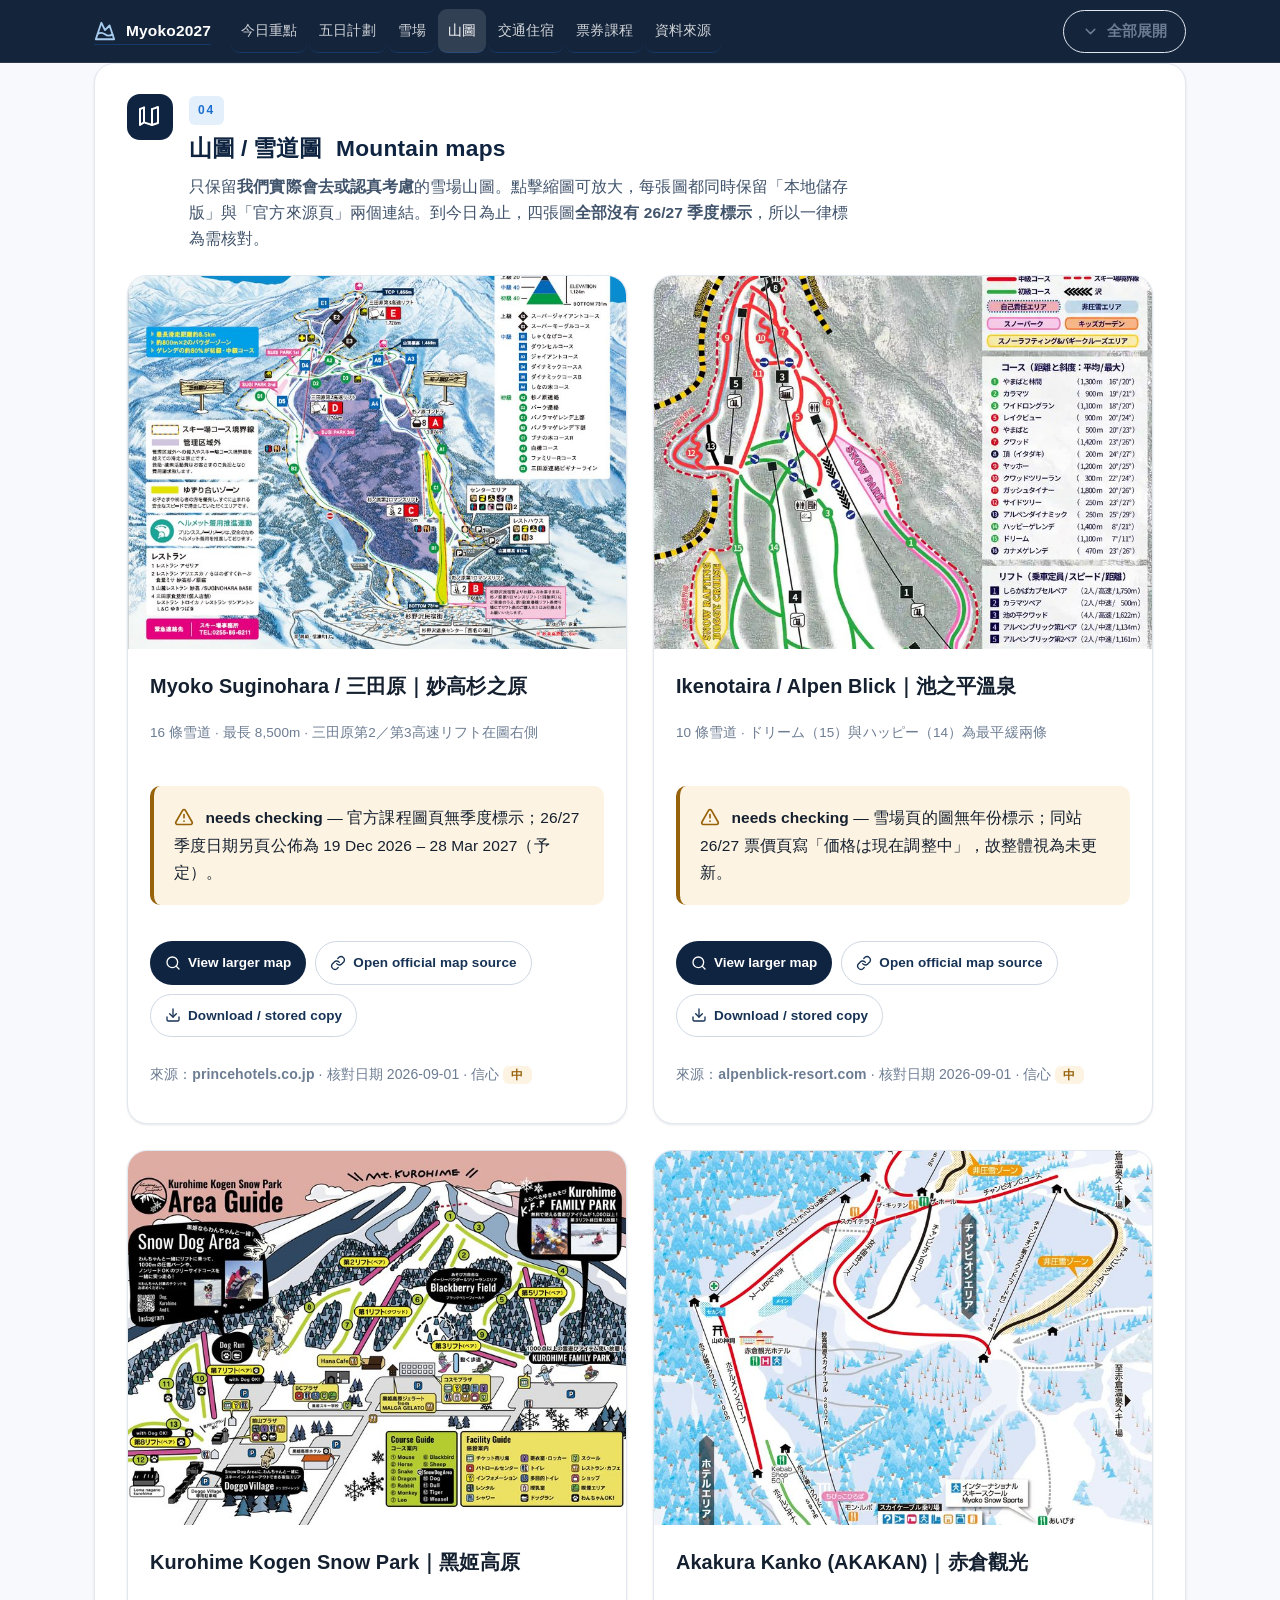
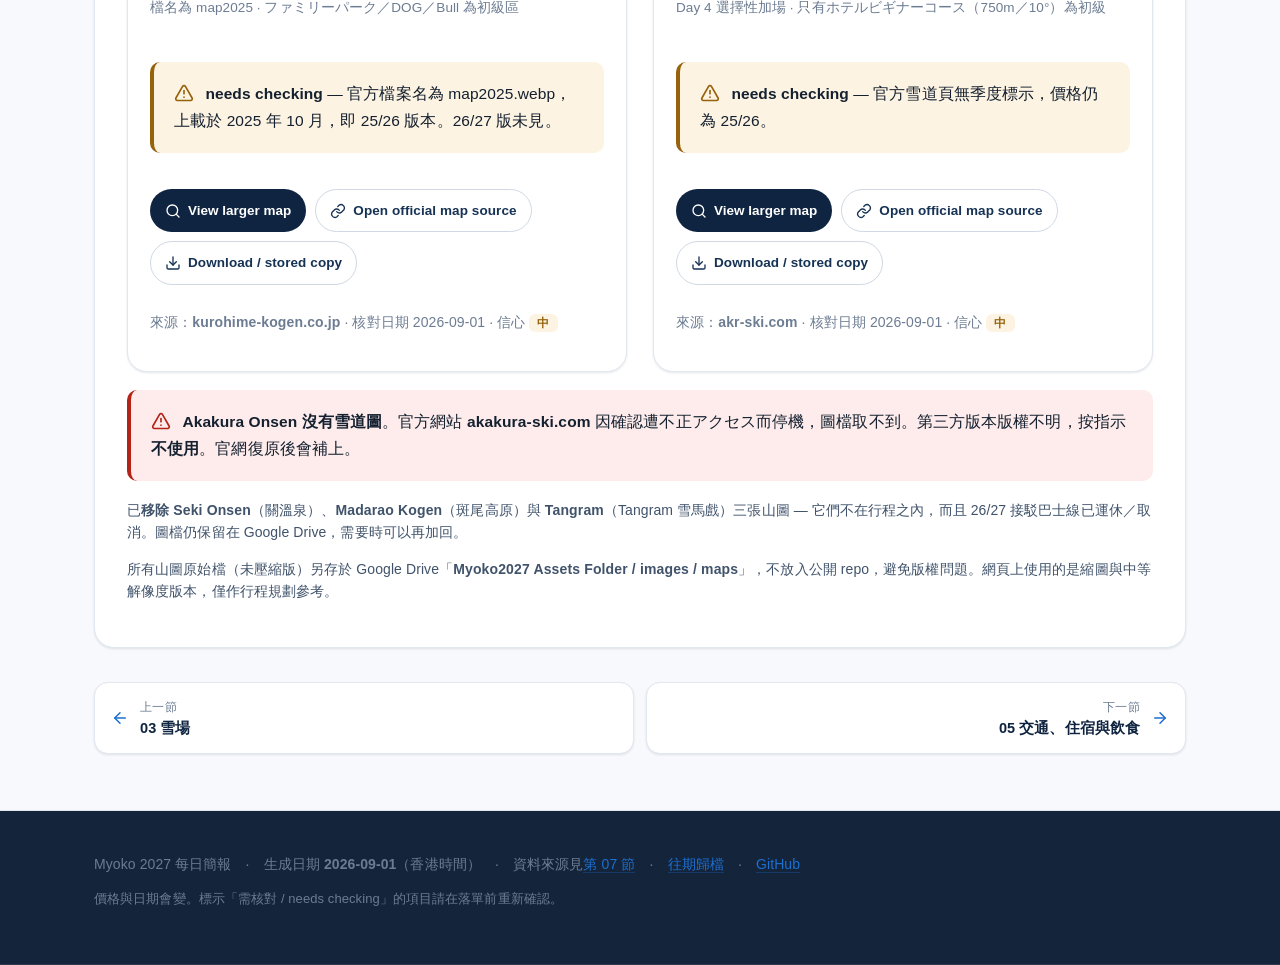
==== commit 1af36867: "Daily Myoko briefing update - 2026-09-01" ====
--- a/maps.html
+++ b/maps.html
@@ -9,5 +9,5 @@
 <link rel="stylesheet" href="style.css">
 </head>
 <body>
-<svg class="icon-sprite" aria-hidden="true" focusable="false" xmlns="http://www.w3.org/2000/svg"><defs><symbol id="i-check-circle" viewBox="0 0 24 24" fill="none" stroke="currentColor" stroke-width="2" stroke-linecap="round" stroke-linejoin="round"><path d="M21.8 10A10 10 0 1 1 17 3.3"/><path d="m9 11 3 3L22 4"/></symbol><symbol id="i-alert-triangle" viewBox="0 0 24 24" fill="none" stroke="currentColor" stroke-width="2" stroke-linecap="round" stroke-linejoin="round"><path d="m21.7 18-8-14a2 2 0 0 0-3.4 0l-8 14A2 2 0 0 0 4 21h16a2 2 0 0 0 1.7-3Z"/><path d="M12 9v4"/><path d="M12 17h.01"/></symbol><symbol id="i-info" viewBox="0 0 24 24" fill="none" stroke="currentColor" stroke-width="2" stroke-linecap="round" stroke-linejoin="round"><circle cx="12" cy="12" r="10"/><path d="M12 16v-4"/><path d="M12 8h.01"/></symbol><symbol id="i-download" viewBox="0 0 24 24" fill="none" stroke="currentColor" stroke-width="2" stroke-linecap="round" stroke-linejoin="round"><path d="M21 15v4a2 2 0 0 1-2 2H5a2 2 0 0 1-2-2v-4"/><path d="M7 10l5 5 5-5"/><path d="M12 15V3"/></symbol><symbol id="i-upload" viewBox="0 0 24 24" fill="none" stroke="currentColor" stroke-width="2" stroke-linecap="round" stroke-linejoin="round"><path d="M21 15v4a2 2 0 0 1-2 2H5a2 2 0 0 1-2-2v-4"/><path d="M17 8l-5-5-5 5"/><path d="M12 3v12"/></symbol><symbol id="i-clipboard" viewBox="0 0 24 24" fill="none" stroke="currentColor" stroke-width="2" stroke-linecap="round" stroke-linejoin="round"><rect width="8" height="4" x="8" y="2" rx="1"/><path d="M16 4h2a2 2 0 0 1 2 2v14a2 2 0 0 1-2 2H6a2 2 0 0 1-2-2V6a2 2 0 0 1 2-2h2"/></symbol><symbol id="i-rotate-ccw" viewBox="0 0 24 24" fill="none" stroke="currentColor" stroke-width="2" stroke-linecap="round" stroke-linejoin="round"><path d="M3 12a9 9 0 1 0 9-9 9.75 9.75 0 0 0-6.7 2.7L3 8"/><path d="M3 3v5h5"/></symbol><symbol id="i-plus" viewBox="0 0 24 24" fill="none" stroke="currentColor" stroke-width="2" stroke-linecap="round" stroke-linejoin="round"><path d="M5 12h14"/><path d="M12 5v14"/></symbol><symbol id="i-trash" viewBox="0 0 24 24" fill="none" stroke="currentColor" stroke-width="2" stroke-linecap="round" stroke-linejoin="round"><path d="M3 6h18"/><path d="M19 6v14a2 2 0 0 1-2 2H7a2 2 0 0 1-2-2V6"/><path d="M8 6V4a2 2 0 0 1 2-2h4a2 2 0 0 1 2 2v2"/></symbol><symbol id="i-user" viewBox="0 0 24 24" fill="none" stroke="currentColor" stroke-width="2" stroke-linecap="round" stroke-linejoin="round"><path d="M19 21v-2a4 4 0 0 0-4-4H9a4 4 0 0 0-4 4v2"/><circle cx="12" cy="7" r="4"/></symbol><symbol id="i-users" viewBox="0 0 24 24" fill="none" stroke="currentColor" stroke-width="2" stroke-linecap="round" stroke-linejoin="round"><path d="M16 21v-2a4 4 0 0 0-4-4H6a4 4 0 0 0-4 4v2"/><circle cx="9" cy="7" r="4"/><path d="M22 21v-2a4 4 0 0 0-3-3.87"/><path d="M16 3.13a4 4 0 0 1 0 7.75"/></symbol><symbol id="i-mountain-snow" viewBox="0 0 24 24" fill="none" stroke="currentColor" stroke-width="2" stroke-linecap="round" stroke-linejoin="round"><path d="m8 3 4 8 5-5 5 15H2L8 3z"/><path d="M4.14 15.08c2.62-1.57 5.24-1.43 7.86.42 2.74 1.94 5.49 2 8.23.19"/></symbol><symbol id="i-snowflake" viewBox="0 0 24 24" fill="none" stroke="currentColor" stroke-width="2" stroke-linecap="round" stroke-linejoin="round"><path d="m10 20-1.25-2.5L6 18"/><path d="M10 4 8.75 6.5 6 6"/><path d="m14 20 1.25-2.5L18 18"/><path d="m14 4 1.25 2.5L18 6"/><path d="m17 21-3-6h-4"/><path d="m17 3-3 6 1.5 3"/><path d="M2 12h6.5L10 9"/><path d="m20 10-1.5 2 1.5 2"/><path d="M22 12h-6.5L14 15"/><path d="m4 10 1.5 2L4 14"/><path d="m7 21 3-6-1.5-3"/><path d="m7 3 3 6h4"/></symbol><symbol id="i-train-front" viewBox="0 0 24 24" fill="none" stroke="currentColor" stroke-width="2" stroke-linecap="round" stroke-linejoin="round"><path d="M8 3.1V7a4 4 0 0 0 8 0V3.1"/><path d="m9 15-1-1"/><path d="m15 15 1-1"/><path d="M9 19c-2.8 0-5-2.2-5-5v-4a8 8 0 0 1 16 0v4c0 2.8-2.2 5-5 5Z"/><path d="m8 19-2 3"/><path d="m16 19 2 3"/></symbol><symbol id="i-bed" viewBox="0 0 24 24" fill="none" stroke="currentColor" stroke-width="2" stroke-linecap="round" stroke-linejoin="round"><path d="M2 4v16"/><path d="M2 8h18a2 2 0 0 1 2 2v10"/><path d="M2 17h20"/><path d="M6 8v9"/></symbol><symbol id="i-ticket" viewBox="0 0 24 24" fill="none" stroke="currentColor" stroke-width="2" stroke-linecap="round" stroke-linejoin="round"><path d="M2 9a3 3 0 0 1 0 6v2a2 2 0 0 0 2 2h16a2 2 0 0 0 2-2v-2a3 3 0 0 1 0-6V7a2 2 0 0 0-2-2H4a2 2 0 0 0-2 2Z"/><path d="M13 5v14"/></symbol><symbol id="i-graduation-cap" viewBox="0 0 24 24" fill="none" stroke="currentColor" stroke-width="2" stroke-linecap="round" stroke-linejoin="round"><path d="M22 10v6"/><path d="M6 12.5V16a6 3 0 0 0 12 0v-3.5"/><path d="m2 10 10-5 10 5-10 5z"/></symbol><symbol id="i-package" viewBox="0 0 24 24" fill="none" stroke="currentColor" stroke-width="2" stroke-linecap="round" stroke-linejoin="round"><path d="m7.5 4.27 9 5.15"/><path d="M21 8a2 2 0 0 0-1-1.73l-7-4a2 2 0 0 0-2 0l-7 4A2 2 0 0 0 3 8v8a2 2 0 0 0 1 1.73l7 4a2 2 0 0 0 2 0l7-4A2 2 0 0 0 21 16Z"/><path d="m3.3 7 8.7 5 8.7-5"/><path d="M12 22V12"/></symbol><symbol id="i-map" viewBox="0 0 24 24" fill="none" stroke="currentColor" stroke-width="2" stroke-linecap="round" stroke-linejoin="round"><path d="M14.1 4.1 20 2v16l-6 2-8-2.6L2 20V4l4-1.4"/><path d="M6 2.6V17"/><path d="M14 4v16"/></symbol><symbol id="i-shopping-bag" viewBox="0 0 24 24" fill="none" stroke="currentColor" stroke-width="2" stroke-linecap="round" stroke-linejoin="round"><path d="M6 2 3 6v14a2 2 0 0 0 2 2h14a2 2 0 0 0 2-2V6l-3-4Z"/><path d="M3 6h18"/><path d="M16 10a4 4 0 0 1-8 0"/></symbol><symbol id="i-list-checks" viewBox="0 0 24 24" fill="none" stroke="currentColor" stroke-width="2" stroke-linecap="round" stroke-linejoin="round"><path d="m3 17 2 2 4-4"/><path d="m3 7 2 2 4-4"/><path d="M13 6h8"/><path d="M13 12h8"/><path d="M13 18h8"/></symbol><symbol id="i-calendar-days" viewBox="0 0 24 24" fill="none" stroke="currentColor" stroke-width="2" stroke-linecap="round" stroke-linejoin="round"><path d="M8 2v4"/><path d="M16 2v4"/><rect width="18" height="18" x="3" y="4" rx="2"/><path d="M3 10h18"/><path d="M8 14h.01"/><path d="M12 14h.01"/><path d="M16 14h.01"/><path d="M8 18h.01"/><path d="M12 18h.01"/></symbol><symbol id="i-link" viewBox="0 0 24 24" fill="none" stroke="currentColor" stroke-width="2" stroke-linecap="round" stroke-linejoin="round"><path d="M10 13a5 5 0 0 0 7.5.5l3-3a5 5 0 0 0-7-7l-1.8 1.7"/><path d="M14 11a5 5 0 0 0-7.5-.5l-3 3a5 5 0 0 0 7 7l1.8-1.7"/></symbol><symbol id="i-printer" viewBox="0 0 24 24" fill="none" stroke="currentColor" stroke-width="2" stroke-linecap="round" stroke-linejoin="round"><path d="M6 18H4a2 2 0 0 1-2-2v-5a2 2 0 0 1 2-2h16a2 2 0 0 1 2 2v5a2 2 0 0 1-2 2h-2"/><path d="M6 9V3h12v6"/><rect width="12" height="8" x="6" y="14"/></symbol><symbol id="i-arrow-up" viewBox="0 0 24 24" fill="none" stroke="currentColor" stroke-width="2" stroke-linecap="round" stroke-linejoin="round"><path d="m5 12 7-7 7 7"/><path d="M12 19V5"/></symbol><symbol id="i-x" viewBox="0 0 24 24" fill="none" stroke="currentColor" stroke-width="2" stroke-linecap="round" stroke-linejoin="round"><path d="M18 6 6 18"/><path d="m6 6 12 12"/></symbol><symbol id="i-thermometer" viewBox="0 0 24 24" fill="none" stroke="currentColor" stroke-width="2" stroke-linecap="round" stroke-linejoin="round"><path d="M14 4.5a2.5 2.5 0 0 0-5 0V14a4 4 0 1 0 5 0Z"/></symbol><symbol id="i-clock" viewBox="0 0 24 24" fill="none" stroke="currentColor" stroke-width="2" stroke-linecap="round" stroke-linejoin="round"><circle cx="12" cy="12" r="10"/><path d="M12 6v6l4 2"/></symbol><symbol id="i-wallet" viewBox="0 0 24 24" fill="none" stroke="currentColor" stroke-width="2" stroke-linecap="round" stroke-linejoin="round"><path d="M19 7V5a2 2 0 0 0-2-2H5a2 2 0 0 0 0 4h15a2 2 0 0 1 2 2v8a2 2 0 0 1-2 2H5a2 2 0 0 1-2-2V5"/><path d="M18 12h.01"/></symbol><symbol id="i-camera" viewBox="0 0 24 24" fill="none" stroke="currentColor" stroke-width="2" stroke-linecap="round" stroke-linejoin="round"><path d="M14.5 4h-5L7 7H4a2 2 0 0 0-2 2v9a2 2 0 0 0 2 2h16a2 2 0 0 0 2-2V9a2 2 0 0 0-2-2h-3Z"/><circle cx="12" cy="13" r="3"/></symbol><symbol id="i-shield" viewBox="0 0 24 24" fill="none" stroke="currentColor" stroke-width="2" stroke-linecap="round" stroke-linejoin="round"><path d="M20 13c0 5-3.5 7.5-7.7 9a2 2 0 0 1-.7 0C7.5 20.5 4 18 4 13V6a2 2 0 0 1 2-2c2 0 4.5-1.2 6-2 1.5.8 4 2 6 2a2 2 0 0 1 2 2Z"/></symbol><symbol id="i-target" viewBox="0 0 24 24" fill="none" stroke="currentColor" stroke-width="2" stroke-linecap="round" stroke-linejoin="round"><circle cx="12" cy="12" r="10"/><circle cx="12" cy="12" r="6"/><circle cx="12" cy="12" r="2"/></symbol><symbol id="i-activity" viewBox="0 0 24 24" fill="none" stroke="currentColor" stroke-width="2" stroke-linecap="round" stroke-linejoin="round"><path d="M22 12h-4l-3 9L9 3l-3 9H2"/></symbol><symbol id="i-file-text" viewBox="0 0 24 24" fill="none" stroke="currentColor" stroke-width="2" stroke-linecap="round" stroke-linejoin="round"><path d="M15 2H6a2 2 0 0 0-2 2v16a2 2 0 0 0 2 2h12a2 2 0 0 0 2-2V7Z"/><path d="M14 2v4a2 2 0 0 0 2 2h4"/><path d="M10 9H8"/><path d="M16 13H8"/><path d="M16 17H8"/></symbol><symbol id="i-search" viewBox="0 0 24 24" fill="none" stroke="currentColor" stroke-width="2" stroke-linecap="round" stroke-linejoin="round"><circle cx="11" cy="11" r="8"/><path d="m21 21-4.3-4.3"/></symbol><symbol id="i-utensils" viewBox="0 0 24 24" fill="none" stroke="currentColor" stroke-width="2" stroke-linecap="round" stroke-linejoin="round"><path d="M3 2v7a3 3 0 0 0 6 0V2"/><path d="M6 9v13"/><path d="M18 2v20"/><path d="M15 6c0-2 1-4 3-4"/></symbol><symbol id="i-bus" viewBox="0 0 24 24" fill="none" stroke="currentColor" stroke-width="2" stroke-linecap="round" stroke-linejoin="round"><path d="M8 6v6"/><path d="M15 6v6"/><path d="M2 12h19.6"/><path d="M18 18h3s.5-1.7.8-2.8c.1-.4.2-.8.2-1.2 0-.4-.1-.8-.2-1.2l-1.4-5C20.1 6.8 19.1 6 18 6H4a2 2 0 0 0-2 2v10h3"/><circle cx="7" cy="18" r="2"/><path d="M9 18h5"/><circle cx="16" cy="18" r="2"/></symbol><symbol id="i-flame" viewBox="0 0 24 24" fill="none" stroke="currentColor" stroke-width="2" stroke-linecap="round" stroke-linejoin="round"><path d="M8.5 14.5A2.5 2.5 0 0 0 11 12c0-1.4-.5-2-1-3-1.1-2.1-.1-4 2-5-.4 3 1.7 4.5 3 6 .8 1 1 2 1 3 0 2.8-2.2 5-5 5s-5-2.2-5-5c0-.7.1-1.4.4-2 .5.7 1.2 1.3 2.1 1.5Z"/></symbol><symbol id="i-chevron-down" viewBox="0 0 24 24" fill="none" stroke="currentColor" stroke-width="2" stroke-linecap="round" stroke-linejoin="round"><path d="m6 9 6 6 6-6"/></symbol><symbol id="i-sparkles" viewBox="0 0 24 24" fill="none" stroke="currentColor" stroke-width="2" stroke-linecap="round" stroke-linejoin="round"><path d="m12 3-1.9 5.8a2 2 0 0 1-1.3 1.3L3 12l5.8 1.9a2 2 0 0 1 1.3 1.3L12 21l1.9-5.8a2 2 0 0 1 1.3-1.3L21 12l-5.8-1.9a2 2 0 0 1-1.3-1.3Z"/><path d="M5 3v4"/><path d="M3 5h4"/></symbol></defs></svg><header class="topbar"><div class="topbar-inner"><a class="brand" href="index.html"><svg class="ic" viewBox="0 0 24 24" aria-hidden="true"><use href="#i-mountain-snow"/></svg><span>Myoko<b>2027</b></span></a><nav class="navlinks" aria-label="頁面章節"><a href="index.html">今日重點</a><a href="plan.html">五日計劃</a><a href="resorts.html">雪場</a><a href="maps.html" class="active">山圖</a><a href="travel.html">交通住宿</a><a href="tickets.html">票券課程</a><a href="refs.html">資料來源</a></nav><button class="btn btn-quiet" type="button" data-toggle-all="body"><svg class="ic ic-sm" viewBox="0 0 24 24" aria-hidden="true"><use href="#i-chevron-down"/></svg><span class="tg-label">全部展開</span></button></div></header><a id="top"></a><main class="wrap"><section class="section" id="maps"><div class="section-head"><span class="section-icon"><svg class="ic" viewBox="0 0 24 24" aria-hidden="true"><use href="#i-map"/></svg></span><div><p class="section-num">04</p><h2 class="section-title">山圖 / 雪道圖 <span class="en">Mountain maps</span></h2><p class="section-sub">只保留<b>我們實際會去或認真考慮</b>的雪場山圖。點擊縮圖可放大，每張圖都同時保留「本地儲存版」與「官方來源頁」兩個連結。到今日為止，四張圖<b>全部沒有 26/27 季度標示</b>，所以一律標為需核對。</p></div></div><div class="section-body"><div class="map-grid"><article class="map-card"><button class="map-thumb" type="button" data-large="assets/maps/suginohara-large.jpg" data-title="Myoko Suginohara / 三田原｜妙高杉之原" data-source="https://www.princehotels.co.jp/ski/myoko/winter/coursemap/" data-slug="suginohara" aria-label="放大 Myoko Suginohara / 三田原｜妙高杉之原 雪道圖"><img src="assets/maps/suginohara-thumb.jpg" alt="Myoko Suginohara / 三田原｜妙高杉之原 雪道圖" loading="lazy" decoding="async"><span class="map-thumb-veil"><svg class="ic ic-sm" viewBox="0 0 24 24" aria-hidden="true"><use href="#i-search"/></svg> <span>View larger map</span></span></button><div class="map-body"><h3>Myoko Suginohara / 三田原｜妙高杉之原</h3><p class="map-meta">16 條雪道 · 最長 8,500m · 三田原第2／第3高速リフト在圖右側</p><p class="note note-flag"><svg class="ic ic-xs" viewBox="0 0 24 24" aria-hidden="true"><use href="#i-alert-triangle"/></svg> <b>needs checking</b> — 官方課程圖頁無季度標示；26/27 季度日期另頁公佈為 19 Dec 2026 – 28 Mar 2027（予定）。</p><div class="map-actions"><button class="mbtn mbtn-primary map-thumb" type="button" data-large="assets/maps/suginohara-large.jpg" data-title="Myoko Suginohara / 三田原｜妙高杉之原" data-source="https://www.princehotels.co.jp/ski/myoko/winter/coursemap/" data-slug="suginohara"><svg class="ic ic-sm" viewBox="0 0 24 24" aria-hidden="true"><use href="#i-search"/></svg> View larger map</button><a class="mbtn mbtn-ghost" href="https://www.princehotels.co.jp/ski/myoko/winter/coursemap/" target="_blank" rel="noopener"><svg class="ic ic-sm" viewBox="0 0 24 24" aria-hidden="true"><use href="#i-link"/></svg> Open official map source</a><a class="mbtn mbtn-ghost" href="assets/maps/suginohara-large.jpg" download><svg class="ic ic-sm" viewBox="0 0 24 24" aria-hidden="true"><use href="#i-download"/></svg> Download / stored copy</a></div><p class="small muted">來源：<span class="en">princehotels.co.jp</span> · 核對日期 2026-08-24 · 信心 <span class="conf c-mid">中</span></p></div></article><article class="map-card"><button class="map-thumb" type="button" data-large="assets/maps/ikenotaira-large.jpg" data-title="Ikenotaira / Alpen Blick｜池之平溫泉" data-source="https://alpenblick-resort.com/ski" data-slug="ikenotaira" aria-label="放大 Ikenotaira / Alpen Blick｜池之平溫泉 雪道圖"><img src="assets/maps/ikenotaira-thumb.jpg" alt="Ikenotaira / Alpen Blick｜池之平溫泉 雪道圖" loading="lazy" decoding="async"><span class="map-thumb-veil"><svg class="ic ic-sm" viewBox="0 0 24 24" aria-hidden="true"><use href="#i-search"/></svg> <span>View larger map</span></span></button><div class="map-body"><h3>Ikenotaira / Alpen Blick｜池之平溫泉</h3><p class="map-meta">10 條雪道 · ドリーム（15）與ハッピー（14）為最平緩兩條</p><p class="note note-flag"><svg class="ic ic-xs" viewBox="0 0 24 24" aria-hidden="true"><use href="#i-alert-triangle"/></svg> <b>needs checking</b> — 雪場頁的圖無年份標示；同站 26/27 票價頁寫「価格は現在調整中」，故整體視為未更新。</p><div class="map-actions"><button class="mbtn mbtn-primary map-thumb" type="button" data-large="assets/maps/ikenotaira-large.jpg" data-title="Ikenotaira / Alpen Blick｜池之平溫泉" data-source="https://alpenblick-resort.com/ski" data-slug="ikenotaira"><svg class="ic ic-sm" viewBox="0 0 24 24" aria-hidden="true"><use href="#i-search"/></svg> View larger map</button><a class="mbtn mbtn-ghost" href="https://alpenblick-resort.com/ski" target="_blank" rel="noopener"><svg class="ic ic-sm" viewBox="0 0 24 24" aria-hidden="true"><use href="#i-link"/></svg> Open official map source</a><a class="mbtn mbtn-ghost" href="assets/maps/ikenotaira-large.jpg" download><svg class="ic ic-sm" viewBox="0 0 24 24" aria-hidden="true"><use href="#i-download"/></svg> Download / stored copy</a></div><p class="small muted">來源：<span class="en">alpenblick-resort.com</span> · 核對日期 2026-08-24 · 信心 <span class="conf c-mid">中</span></p></div></article><article class="map-card"><button class="map-thumb" type="button" data-large="assets/maps/kurohime-large.jpg" data-title="Kurohime Kogen Snow Park｜黑姬高原" data-source="https://kurohime-kogen.co.jp/winter/" data-slug="kurohime" aria-label="放大 Kurohime Kogen Snow Park｜黑姬高原 雪道圖"><img src="assets/maps/kurohime-thumb.jpg" alt="Kurohime Kogen Snow Park｜黑姬高原 雪道圖" loading="lazy" decoding="async"><span class="map-thumb-veil"><svg class="ic ic-sm" viewBox="0 0 24 24" aria-hidden="true"><use href="#i-search"/></svg> <span>View larger map</span></span></button><div class="map-body"><h3>Kurohime Kogen Snow Park｜黑姬高原</h3><p class="map-meta">檔名為 map2025 · ファミリーパーク／DOG／Bull 為初級區</p><p class="note note-flag"><svg class="ic ic-xs" viewBox="0 0 24 24" aria-hidden="true"><use href="#i-alert-triangle"/></svg> <b>needs checking</b> — 官方檔案名為 map2025.webp，上載於 2025 年 10 月，即 25/26 版本。26/27 版未見。</p><div class="map-actions"><button class="mbtn mbtn-primary map-thumb" type="button" data-large="assets/maps/kurohime-large.jpg" data-title="Kurohime Kogen Snow Park｜黑姬高原" data-source="https://kurohime-kogen.co.jp/winter/" data-slug="kurohime"><svg class="ic ic-sm" viewBox="0 0 24 24" aria-hidden="true"><use href="#i-search"/></svg> View larger map</button><a class="mbtn mbtn-ghost" href="https://kurohime-kogen.co.jp/winter/" target="_blank" rel="noopener"><svg class="ic ic-sm" viewBox="0 0 24 24" aria-hidden="true"><use href="#i-link"/></svg> Open official map source</a><a class="mbtn mbtn-ghost" href="assets/maps/kurohime-large.jpg" download><svg class="ic ic-sm" viewBox="0 0 24 24" aria-hidden="true"><use href="#i-download"/></svg> Download / stored copy</a></div><p class="small muted">來源：<span class="en">kurohime-kogen.co.jp</span> · 核對日期 2026-08-24 · 信心 <span class="conf c-mid">中</span></p></div></article><article class="map-card"><button class="map-thumb" type="button" data-large="assets/maps/akakura-kanko-large.jpg" data-title="Akakura Kanko (AKAKAN)｜赤倉觀光" data-source="https://akr-ski.com/slope" data-slug="akakura-kanko" aria-label="放大 Akakura Kanko (AKAKAN)｜赤倉觀光 雪道圖"><img src="assets/maps/akakura-kanko-thumb.jpg" alt="Akakura Kanko (AKAKAN)｜赤倉觀光 雪道圖" loading="lazy" decoding="async"><span class="map-thumb-veil"><svg class="ic ic-sm" viewBox="0 0 24 24" aria-hidden="true"><use href="#i-search"/></svg> <span>View larger map</span></span></button><div class="map-body"><h3>Akakura Kanko (AKAKAN)｜赤倉觀光</h3><p class="map-meta">Day 4 選擇性加場 · 只有ホテルビギナーコース（750m／10°）為初級</p><p class="note note-flag"><svg class="ic ic-xs" viewBox="0 0 24 24" aria-hidden="true"><use href="#i-alert-triangle"/></svg> <b>needs checking</b> — 官方雪道頁無季度標示，價格仍為 25/26。</p><div class="map-actions"><button class="mbtn mbtn-primary map-thumb" type="button" data-large="assets/maps/akakura-kanko-large.jpg" data-title="Akakura Kanko (AKAKAN)｜赤倉觀光" data-source="https://akr-ski.com/slope" data-slug="akakura-kanko"><svg class="ic ic-sm" viewBox="0 0 24 24" aria-hidden="true"><use href="#i-search"/></svg> View larger map</button><a class="mbtn mbtn-ghost" href="https://akr-ski.com/slope" target="_blank" rel="noopener"><svg class="ic ic-sm" viewBox="0 0 24 24" aria-hidden="true"><use href="#i-link"/></svg> Open official map source</a><a class="mbtn mbtn-ghost" href="assets/maps/akakura-kanko-large.jpg" download><svg class="ic ic-sm" viewBox="0 0 24 24" aria-hidden="true"><use href="#i-download"/></svg> Download / stored copy</a></div><p class="small muted">來源：<span class="en">akr-ski.com</span> · 核對日期 2026-08-24 · 信心 <span class="conf c-mid">中</span></p></div></article></div><p class="note note-warn"><svg class="ic ic-sm" viewBox="0 0 24 24" aria-hidden="true"><use href="#i-alert-triangle"/></svg> <b>Akakura Onsen 沒有雪道圖</b>。官方網站 <span class="en">akakura-ski.com</span> 因確認遭不正アクセス而停機，圖檔取不到。第三方版本版權不明，按指示<b>不使用</b>。官網復原後會補上。</p><p class="info-note">已<b>移除</b> <span class="en">Seki Onsen</span>（關溫泉）、<span class="en">Madarao Kogen</span>（斑尾高原）與 <span class="en">Tangram</span>（Tangram 雪馬戲）三張山圖 — 它們不在行程之內，而且 26/27 接駁巴士線已運休／取消。圖檔仍保留在 Google Drive，需要時可以再加回。</p><p class="info-note">所有山圖原始檔（未壓縮版）另存於 Google Drive「<span class="en">Myoko2027 Assets Folder / images / maps</span>」，不放入公開 repo，避免版權問題。網頁上使用的是縮圖與中等解像度版本，僅作行程規劃參考。</p></div></section><nav class="pager" aria-label="章節導覽"><a class="pg pg-prev" href="resorts.html"><svg class="ic ic-sm pg-ic-l" viewBox="0 0 24 24" aria-hidden="true"><use href="#i-arrow-up"/></svg><span><i>上一節</i><b>03 雪場</b></span></a><a class="pg pg-next" href="travel.html"><span><i>下一節</i><b>05 交通、住宿與飲食</b></span><svg class="ic ic-sm pg-ic-r" viewBox="0 0 24 24" aria-hidden="true"><use href="#i-arrow-up"/></svg></a></nav></main><footer class="topbar" style="position:static;margin-top:56px"><div class="topbar-inner" style="flex-wrap:wrap;gap:12px"><p class="small muted" style="margin:0">Myoko 2027 每日簡報　·　生成日期 <b>2026-08-24</b>（香港時間）　·　資料來源見<a href="refs.html">第 07 節</a>　·　<a href="archive/">往期歸檔</a>　·　<a href="https://github.com/llc-wake/Myoko2027" target="_blank" rel="noopener">GitHub</a></p><p class="xsmall muted" style="margin:0">價格與日期會變。標示「需核對 / needs checking」的項目請在落單前重新確認。</p></div></footer><div class="lightbox" id="lightbox" hidden role="dialog" aria-modal="true" aria-label="放大山圖"><div class="lb-bar"><h3 id="lb-title"></h3><a id="lb-source" href="#" target="_blank" rel="noopener" class="mbtn mbtn-ghost"><svg class="ic ic-sm" viewBox="0 0 24 24" aria-hidden="true"><use href="#i-link"/></svg> Open official map source</a><a id="lb-download" href="#" download class="mbtn mbtn-ghost"><svg class="ic ic-sm" viewBox="0 0 24 24" aria-hidden="true"><use href="#i-download"/></svg> Download / stored copy</a><button class="mbtn mbtn-ghost" type="button" id="lb-close" aria-label="關閉"><svg class="ic ic-sm" viewBox="0 0 24 24" aria-hidden="true"><use href="#i-x"/></svg></button></div><div class="lb-stage"><img id="lb-img" src="" alt=""></div></div><button class="totop" id="totop" type="button" aria-label="回到頂部" hidden><svg class="ic" viewBox="0 0 24 24" aria-hidden="true"><use href="#i-arrow-up"/></svg></button><div class="toast" id="toast" role="status" aria-live="polite" hidden></div><script src="script.js"></script></body>
+<svg class="icon-sprite" aria-hidden="true" focusable="false" xmlns="http://www.w3.org/2000/svg"><defs><symbol id="i-check-circle" viewBox="0 0 24 24" fill="none" stroke="currentColor" stroke-width="2" stroke-linecap="round" stroke-linejoin="round"><path d="M21.8 10A10 10 0 1 1 17 3.3"/><path d="m9 11 3 3L22 4"/></symbol><symbol id="i-alert-triangle" viewBox="0 0 24 24" fill="none" stroke="currentColor" stroke-width="2" stroke-linecap="round" stroke-linejoin="round"><path d="m21.7 18-8-14a2 2 0 0 0-3.4 0l-8 14A2 2 0 0 0 4 21h16a2 2 0 0 0 1.7-3Z"/><path d="M12 9v4"/><path d="M12 17h.01"/></symbol><symbol id="i-info" viewBox="0 0 24 24" fill="none" stroke="currentColor" stroke-width="2" stroke-linecap="round" stroke-linejoin="round"><circle cx="12" cy="12" r="10"/><path d="M12 16v-4"/><path d="M12 8h.01"/></symbol><symbol id="i-download" viewBox="0 0 24 24" fill="none" stroke="currentColor" stroke-width="2" stroke-linecap="round" stroke-linejoin="round"><path d="M21 15v4a2 2 0 0 1-2 2H5a2 2 0 0 1-2-2v-4"/><path d="M7 10l5 5 5-5"/><path d="M12 15V3"/></symbol><symbol id="i-upload" viewBox="0 0 24 24" fill="none" stroke="currentColor" stroke-width="2" stroke-linecap="round" stroke-linejoin="round"><path d="M21 15v4a2 2 0 0 1-2 2H5a2 2 0 0 1-2-2v-4"/><path d="M17 8l-5-5-5 5"/><path d="M12 3v12"/></symbol><symbol id="i-clipboard" viewBox="0 0 24 24" fill="none" stroke="currentColor" stroke-width="2" stroke-linecap="round" stroke-linejoin="round"><rect width="8" height="4" x="8" y="2" rx="1"/><path d="M16 4h2a2 2 0 0 1 2 2v14a2 2 0 0 1-2 2H6a2 2 0 0 1-2-2V6a2 2 0 0 1 2-2h2"/></symbol><symbol id="i-rotate-ccw" viewBox="0 0 24 24" fill="none" stroke="currentColor" stroke-width="2" stroke-linecap="round" stroke-linejoin="round"><path d="M3 12a9 9 0 1 0 9-9 9.75 9.75 0 0 0-6.7 2.7L3 8"/><path d="M3 3v5h5"/></symbol><symbol id="i-plus" viewBox="0 0 24 24" fill="none" stroke="currentColor" stroke-width="2" stroke-linecap="round" stroke-linejoin="round"><path d="M5 12h14"/><path d="M12 5v14"/></symbol><symbol id="i-trash" viewBox="0 0 24 24" fill="none" stroke="currentColor" stroke-width="2" stroke-linecap="round" stroke-linejoin="round"><path d="M3 6h18"/><path d="M19 6v14a2 2 0 0 1-2 2H7a2 2 0 0 1-2-2V6"/><path d="M8 6V4a2 2 0 0 1 2-2h4a2 2 0 0 1 2 2v2"/></symbol><symbol id="i-user" viewBox="0 0 24 24" fill="none" stroke="currentColor" stroke-width="2" stroke-linecap="round" stroke-linejoin="round"><path d="M19 21v-2a4 4 0 0 0-4-4H9a4 4 0 0 0-4 4v2"/><circle cx="12" cy="7" r="4"/></symbol><symbol id="i-users" viewBox="0 0 24 24" fill="none" stroke="currentColor" stroke-width="2" stroke-linecap="round" stroke-linejoin="round"><path d="M16 21v-2a4 4 0 0 0-4-4H6a4 4 0 0 0-4 4v2"/><circle cx="9" cy="7" r="4"/><path d="M22 21v-2a4 4 0 0 0-3-3.87"/><path d="M16 3.13a4 4 0 0 1 0 7.75"/></symbol><symbol id="i-mountain-snow" viewBox="0 0 24 24" fill="none" stroke="currentColor" stroke-width="2" stroke-linecap="round" stroke-linejoin="round"><path d="m8 3 4 8 5-5 5 15H2L8 3z"/><path d="M4.14 15.08c2.62-1.57 5.24-1.43 7.86.42 2.74 1.94 5.49 2 8.23.19"/></symbol><symbol id="i-snowflake" viewBox="0 0 24 24" fill="none" stroke="currentColor" stroke-width="2" stroke-linecap="round" stroke-linejoin="round"><path d="m10 20-1.25-2.5L6 18"/><path d="M10 4 8.75 6.5 6 6"/><path d="m14 20 1.25-2.5L18 18"/><path d="m14 4 1.25 2.5L18 6"/><path d="m17 21-3-6h-4"/><path d="m17 3-3 6 1.5 3"/><path d="M2 12h6.5L10 9"/><path d="m20 10-1.5 2 1.5 2"/><path d="M22 12h-6.5L14 15"/><path d="m4 10 1.5 2L4 14"/><path d="m7 21 3-6-1.5-3"/><path d="m7 3 3 6h4"/></symbol><symbol id="i-train-front" viewBox="0 0 24 24" fill="none" stroke="currentColor" stroke-width="2" stroke-linecap="round" stroke-linejoin="round"><path d="M8 3.1V7a4 4 0 0 0 8 0V3.1"/><path d="m9 15-1-1"/><path d="m15 15 1-1"/><path d="M9 19c-2.8 0-5-2.2-5-5v-4a8 8 0 0 1 16 0v4c0 2.8-2.2 5-5 5Z"/><path d="m8 19-2 3"/><path d="m16 19 2 3"/></symbol><symbol id="i-bed" viewBox="0 0 24 24" fill="none" stroke="currentColor" stroke-width="2" stroke-linecap="round" stroke-linejoin="round"><path d="M2 4v16"/><path d="M2 8h18a2 2 0 0 1 2 2v10"/><path d="M2 17h20"/><path d="M6 8v9"/></symbol><symbol id="i-ticket" viewBox="0 0 24 24" fill="none" stroke="currentColor" stroke-width="2" stroke-linecap="round" stroke-linejoin="round"><path d="M2 9a3 3 0 0 1 0 6v2a2 2 0 0 0 2 2h16a2 2 0 0 0 2-2v-2a3 3 0 0 1 0-6V7a2 2 0 0 0-2-2H4a2 2 0 0 0-2 2Z"/><path d="M13 5v14"/></symbol><symbol id="i-graduation-cap" viewBox="0 0 24 24" fill="none" stroke="currentColor" stroke-width="2" stroke-linecap="round" stroke-linejoin="round"><path d="M22 10v6"/><path d="M6 12.5V16a6 3 0 0 0 12 0v-3.5"/><path d="m2 10 10-5 10 5-10 5z"/></symbol><symbol id="i-package" viewBox="0 0 24 24" fill="none" stroke="currentColor" stroke-width="2" stroke-linecap="round" stroke-linejoin="round"><path d="m7.5 4.27 9 5.15"/><path d="M21 8a2 2 0 0 0-1-1.73l-7-4a2 2 0 0 0-2 0l-7 4A2 2 0 0 0 3 8v8a2 2 0 0 0 1 1.73l7 4a2 2 0 0 0 2 0l7-4A2 2 0 0 0 21 16Z"/><path d="m3.3 7 8.7 5 8.7-5"/><path d="M12 22V12"/></symbol><symbol id="i-map" viewBox="0 0 24 24" fill="none" stroke="currentColor" stroke-width="2" stroke-linecap="round" stroke-linejoin="round"><path d="M14.1 4.1 20 2v16l-6 2-8-2.6L2 20V4l4-1.4"/><path d="M6 2.6V17"/><path d="M14 4v16"/></symbol><symbol id="i-shopping-bag" viewBox="0 0 24 24" fill="none" stroke="currentColor" stroke-width="2" stroke-linecap="round" stroke-linejoin="round"><path d="M6 2 3 6v14a2 2 0 0 0 2 2h14a2 2 0 0 0 2-2V6l-3-4Z"/><path d="M3 6h18"/><path d="M16 10a4 4 0 0 1-8 0"/></symbol><symbol id="i-list-checks" viewBox="0 0 24 24" fill="none" stroke="currentColor" stroke-width="2" stroke-linecap="round" stroke-linejoin="round"><path d="m3 17 2 2 4-4"/><path d="m3 7 2 2 4-4"/><path d="M13 6h8"/><path d="M13 12h8"/><path d="M13 18h8"/></symbol><symbol id="i-calendar-days" viewBox="0 0 24 24" fill="none" stroke="currentColor" stroke-width="2" stroke-linecap="round" stroke-linejoin="round"><path d="M8 2v4"/><path d="M16 2v4"/><rect width="18" height="18" x="3" y="4" rx="2"/><path d="M3 10h18"/><path d="M8 14h.01"/><path d="M12 14h.01"/><path d="M16 14h.01"/><path d="M8 18h.01"/><path d="M12 18h.01"/></symbol><symbol id="i-link" viewBox="0 0 24 24" fill="none" stroke="currentColor" stroke-width="2" stroke-linecap="round" stroke-linejoin="round"><path d="M10 13a5 5 0 0 0 7.5.5l3-3a5 5 0 0 0-7-7l-1.8 1.7"/><path d="M14 11a5 5 0 0 0-7.5-.5l-3 3a5 5 0 0 0 7 7l1.8-1.7"/></symbol><symbol id="i-printer" viewBox="0 0 24 24" fill="none" stroke="currentColor" stroke-width="2" stroke-linecap="round" stroke-linejoin="round"><path d="M6 18H4a2 2 0 0 1-2-2v-5a2 2 0 0 1 2-2h16a2 2 0 0 1 2 2v5a2 2 0 0 1-2 2h-2"/><path d="M6 9V3h12v6"/><rect width="12" height="8" x="6" y="14"/></symbol><symbol id="i-arrow-up" viewBox="0 0 24 24" fill="none" stroke="currentColor" stroke-width="2" stroke-linecap="round" stroke-linejoin="round"><path d="m5 12 7-7 7 7"/><path d="M12 19V5"/></symbol><symbol id="i-x" viewBox="0 0 24 24" fill="none" stroke="currentColor" stroke-width="2" stroke-linecap="round" stroke-linejoin="round"><path d="M18 6 6 18"/><path d="m6 6 12 12"/></symbol><symbol id="i-thermometer" viewBox="0 0 24 24" fill="none" stroke="currentColor" stroke-width="2" stroke-linecap="round" stroke-linejoin="round"><path d="M14 4.5a2.5 2.5 0 0 0-5 0V14a4 4 0 1 0 5 0Z"/></symbol><symbol id="i-clock" viewBox="0 0 24 24" fill="none" stroke="currentColor" stroke-width="2" stroke-linecap="round" stroke-linejoin="round"><circle cx="12" cy="12" r="10"/><path d="M12 6v6l4 2"/></symbol><symbol id="i-wallet" viewBox="0 0 24 24" fill="none" stroke="currentColor" stroke-width="2" stroke-linecap="round" stroke-linejoin="round"><path d="M19 7V5a2 2 0 0 0-2-2H5a2 2 0 0 0 0 4h15a2 2 0 0 1 2 2v8a2 2 0 0 1-2 2H5a2 2 0 0 1-2-2V5"/><path d="M18 12h.01"/></symbol><symbol id="i-camera" viewBox="0 0 24 24" fill="none" stroke="currentColor" stroke-width="2" stroke-linecap="round" stroke-linejoin="round"><path d="M14.5 4h-5L7 7H4a2 2 0 0 0-2 2v9a2 2 0 0 0 2 2h16a2 2 0 0 0 2-2V9a2 2 0 0 0-2-2h-3Z"/><circle cx="12" cy="13" r="3"/></symbol><symbol id="i-shield" viewBox="0 0 24 24" fill="none" stroke="currentColor" stroke-width="2" stroke-linecap="round" stroke-linejoin="round"><path d="M20 13c0 5-3.5 7.5-7.7 9a2 2 0 0 1-.7 0C7.5 20.5 4 18 4 13V6a2 2 0 0 1 2-2c2 0 4.5-1.2 6-2 1.5.8 4 2 6 2a2 2 0 0 1 2 2Z"/></symbol><symbol id="i-target" viewBox="0 0 24 24" fill="none" stroke="currentColor" stroke-width="2" stroke-linecap="round" stroke-linejoin="round"><circle cx="12" cy="12" r="10"/><circle cx="12" cy="12" r="6"/><circle cx="12" cy="12" r="2"/></symbol><symbol id="i-activity" viewBox="0 0 24 24" fill="none" stroke="currentColor" stroke-width="2" stroke-linecap="round" stroke-linejoin="round"><path d="M22 12h-4l-3 9L9 3l-3 9H2"/></symbol><symbol id="i-file-text" viewBox="0 0 24 24" fill="none" stroke="currentColor" stroke-width="2" stroke-linecap="round" stroke-linejoin="round"><path d="M15 2H6a2 2 0 0 0-2 2v16a2 2 0 0 0 2 2h12a2 2 0 0 0 2-2V7Z"/><path d="M14 2v4a2 2 0 0 0 2 2h4"/><path d="M10 9H8"/><path d="M16 13H8"/><path d="M16 17H8"/></symbol><symbol id="i-search" viewBox="0 0 24 24" fill="none" stroke="currentColor" stroke-width="2" stroke-linecap="round" stroke-linejoin="round"><circle cx="11" cy="11" r="8"/><path d="m21 21-4.3-4.3"/></symbol><symbol id="i-utensils" viewBox="0 0 24 24" fill="none" stroke="currentColor" stroke-width="2" stroke-linecap="round" stroke-linejoin="round"><path d="M3 2v7a3 3 0 0 0 6 0V2"/><path d="M6 9v13"/><path d="M18 2v20"/><path d="M15 6c0-2 1-4 3-4"/></symbol><symbol id="i-bus" viewBox="0 0 24 24" fill="none" stroke="currentColor" stroke-width="2" stroke-linecap="round" stroke-linejoin="round"><path d="M8 6v6"/><path d="M15 6v6"/><path d="M2 12h19.6"/><path d="M18 18h3s.5-1.7.8-2.8c.1-.4.2-.8.2-1.2 0-.4-.1-.8-.2-1.2l-1.4-5C20.1 6.8 19.1 6 18 6H4a2 2 0 0 0-2 2v10h3"/><circle cx="7" cy="18" r="2"/><path d="M9 18h5"/><circle cx="16" cy="18" r="2"/></symbol><symbol id="i-flame" viewBox="0 0 24 24" fill="none" stroke="currentColor" stroke-width="2" stroke-linecap="round" stroke-linejoin="round"><path d="M8.5 14.5A2.5 2.5 0 0 0 11 12c0-1.4-.5-2-1-3-1.1-2.1-.1-4 2-5-.4 3 1.7 4.5 3 6 .8 1 1 2 1 3 0 2.8-2.2 5-5 5s-5-2.2-5-5c0-.7.1-1.4.4-2 .5.7 1.2 1.3 2.1 1.5Z"/></symbol><symbol id="i-chevron-down" viewBox="0 0 24 24" fill="none" stroke="currentColor" stroke-width="2" stroke-linecap="round" stroke-linejoin="round"><path d="m6 9 6 6 6-6"/></symbol><symbol id="i-sparkles" viewBox="0 0 24 24" fill="none" stroke="currentColor" stroke-width="2" stroke-linecap="round" stroke-linejoin="round"><path d="m12 3-1.9 5.8a2 2 0 0 1-1.3 1.3L3 12l5.8 1.9a2 2 0 0 1 1.3 1.3L12 21l1.9-5.8a2 2 0 0 1 1.3-1.3L21 12l-5.8-1.9a2 2 0 0 1-1.3-1.3Z"/><path d="M5 3v4"/><path d="M3 5h4"/></symbol></defs></svg><header class="topbar"><div class="topbar-inner"><a class="brand" href="index.html"><svg class="ic" viewBox="0 0 24 24" aria-hidden="true"><use href="#i-mountain-snow"/></svg><span>Myoko<b>2027</b></span></a><nav class="navlinks" aria-label="頁面章節"><a href="index.html">今日重點</a><a href="plan.html">五日計劃</a><a href="resorts.html">雪場</a><a href="maps.html" class="active">山圖</a><a href="travel.html">交通住宿</a><a href="tickets.html">票券課程</a><a href="refs.html">資料來源</a></nav><button class="btn btn-quiet" type="button" data-toggle-all="body"><svg class="ic ic-sm" viewBox="0 0 24 24" aria-hidden="true"><use href="#i-chevron-down"/></svg><span class="tg-label">全部展開</span></button></div></header><a id="top"></a><main class="wrap"><section class="section" id="maps"><div class="section-head"><span class="section-icon"><svg class="ic" viewBox="0 0 24 24" aria-hidden="true"><use href="#i-map"/></svg></span><div><p class="section-num">04</p><h2 class="section-title">山圖 / 雪道圖 <span class="en">Mountain maps</span></h2><p class="section-sub">只保留<b>我們實際會去或認真考慮</b>的雪場山圖。點擊縮圖可放大，每張圖都同時保留「本地儲存版」與「官方來源頁」兩個連結。到今日為止，四張圖<b>全部沒有 26/27 季度標示</b>，所以一律標為需核對。</p></div></div><div class="section-body"><div class="map-grid"><article class="map-card"><button class="map-thumb" type="button" data-large="assets/maps/suginohara-large.jpg" data-title="Myoko Suginohara / 三田原｜妙高杉之原" data-source="https://www.princehotels.co.jp/ski/myoko/winter/coursemap/" data-slug="suginohara" aria-label="放大 Myoko Suginohara / 三田原｜妙高杉之原 雪道圖"><img src="assets/maps/suginohara-thumb.jpg" alt="Myoko Suginohara / 三田原｜妙高杉之原 雪道圖" loading="lazy" decoding="async"><span class="map-thumb-veil"><svg class="ic ic-sm" viewBox="0 0 24 24" aria-hidden="true"><use href="#i-search"/></svg> <span>View larger map</span></span></button><div class="map-body"><h3>Myoko Suginohara / 三田原｜妙高杉之原</h3><p class="map-meta">16 條雪道 · 最長 8,500m · 三田原第2／第3高速リフト在圖右側</p><p class="note note-flag"><svg class="ic ic-xs" viewBox="0 0 24 24" aria-hidden="true"><use href="#i-alert-triangle"/></svg> <b>needs checking</b> — 官方課程圖頁無季度標示；26/27 季度日期另頁公佈為 19 Dec 2026 – 28 Mar 2027（予定）。</p><div class="map-actions"><button class="mbtn mbtn-primary map-thumb" type="button" data-large="assets/maps/suginohara-large.jpg" data-title="Myoko Suginohara / 三田原｜妙高杉之原" data-source="https://www.princehotels.co.jp/ski/myoko/winter/coursemap/" data-slug="suginohara"><svg class="ic ic-sm" viewBox="0 0 24 24" aria-hidden="true"><use href="#i-search"/></svg> View larger map</button><a class="mbtn mbtn-ghost" href="https://www.princehotels.co.jp/ski/myoko/winter/coursemap/" target="_blank" rel="noopener"><svg class="ic ic-sm" viewBox="0 0 24 24" aria-hidden="true"><use href="#i-link"/></svg> Open official map source</a><a class="mbtn mbtn-ghost" href="assets/maps/suginohara-large.jpg" download><svg class="ic ic-sm" viewBox="0 0 24 24" aria-hidden="true"><use href="#i-download"/></svg> Download / stored copy</a></div><p class="small muted">來源：<span class="en">princehotels.co.jp</span> · 核對日期 2026-09-01 · 信心 <span class="conf c-mid">中</span></p></div></article><article class="map-card"><button class="map-thumb" type="button" data-large="assets/maps/ikenotaira-large.jpg" data-title="Ikenotaira / Alpen Blick｜池之平溫泉" data-source="https://alpenblick-resort.com/ski" data-slug="ikenotaira" aria-label="放大 Ikenotaira / Alpen Blick｜池之平溫泉 雪道圖"><img src="assets/maps/ikenotaira-thumb.jpg" alt="Ikenotaira / Alpen Blick｜池之平溫泉 雪道圖" loading="lazy" decoding="async"><span class="map-thumb-veil"><svg class="ic ic-sm" viewBox="0 0 24 24" aria-hidden="true"><use href="#i-search"/></svg> <span>View larger map</span></span></button><div class="map-body"><h3>Ikenotaira / Alpen Blick｜池之平溫泉</h3><p class="map-meta">10 條雪道 · ドリーム（15）與ハッピー（14）為最平緩兩條</p><p class="note note-flag"><svg class="ic ic-xs" viewBox="0 0 24 24" aria-hidden="true"><use href="#i-alert-triangle"/></svg> <b>needs checking</b> — 雪場頁的圖無年份標示；同站 26/27 票價頁寫「価格は現在調整中」，故整體視為未更新。</p><div class="map-actions"><button class="mbtn mbtn-primary map-thumb" type="button" data-large="assets/maps/ikenotaira-large.jpg" data-title="Ikenotaira / Alpen Blick｜池之平溫泉" data-source="https://alpenblick-resort.com/ski" data-slug="ikenotaira"><svg class="ic ic-sm" viewBox="0 0 24 24" aria-hidden="true"><use href="#i-search"/></svg> View larger map</button><a class="mbtn mbtn-ghost" href="https://alpenblick-resort.com/ski" target="_blank" rel="noopener"><svg class="ic ic-sm" viewBox="0 0 24 24" aria-hidden="true"><use href="#i-link"/></svg> Open official map source</a><a class="mbtn mbtn-ghost" href="assets/maps/ikenotaira-large.jpg" download><svg class="ic ic-sm" viewBox="0 0 24 24" aria-hidden="true"><use href="#i-download"/></svg> Download / stored copy</a></div><p class="small muted">來源：<span class="en">alpenblick-resort.com</span> · 核對日期 2026-09-01 · 信心 <span class="conf c-mid">中</span></p></div></article><article class="map-card"><button class="map-thumb" type="button" data-large="assets/maps/kurohime-large.jpg" data-title="Kurohime Kogen Snow Park｜黑姬高原" data-source="https://kurohime-kogen.co.jp/winter/" data-slug="kurohime" aria-label="放大 Kurohime Kogen Snow Park｜黑姬高原 雪道圖"><img src="assets/maps/kurohime-thumb.jpg" alt="Kurohime Kogen Snow Park｜黑姬高原 雪道圖" loading="lazy" decoding="async"><span class="map-thumb-veil"><svg class="ic ic-sm" viewBox="0 0 24 24" aria-hidden="true"><use href="#i-search"/></svg> <span>View larger map</span></span></button><div class="map-body"><h3>Kurohime Kogen Snow Park｜黑姬高原</h3><p class="map-meta">檔名為 map2025 · ファミリーパーク／DOG／Bull 為初級區</p><p class="note note-flag"><svg class="ic ic-xs" viewBox="0 0 24 24" aria-hidden="true"><use href="#i-alert-triangle"/></svg> <b>needs checking</b> — 官方檔案名為 map2025.webp，上載於 2025 年 10 月，即 25/26 版本。26/27 版未見。</p><div class="map-actions"><button class="mbtn mbtn-primary map-thumb" type="button" data-large="assets/maps/kurohime-large.jpg" data-title="Kurohime Kogen Snow Park｜黑姬高原" data-source="https://kurohime-kogen.co.jp/winter/" data-slug="kurohime"><svg class="ic ic-sm" viewBox="0 0 24 24" aria-hidden="true"><use href="#i-search"/></svg> View larger map</button><a class="mbtn mbtn-ghost" href="https://kurohime-kogen.co.jp/winter/" target="_blank" rel="noopener"><svg class="ic ic-sm" viewBox="0 0 24 24" aria-hidden="true"><use href="#i-link"/></svg> Open official map source</a><a class="mbtn mbtn-ghost" href="assets/maps/kurohime-large.jpg" download><svg class="ic ic-sm" viewBox="0 0 24 24" aria-hidden="true"><use href="#i-download"/></svg> Download / stored copy</a></div><p class="small muted">來源：<span class="en">kurohime-kogen.co.jp</span> · 核對日期 2026-09-01 · 信心 <span class="conf c-mid">中</span></p></div></article><article class="map-card"><button class="map-thumb" type="button" data-large="assets/maps/akakura-kanko-large.jpg" data-title="Akakura Kanko (AKAKAN)｜赤倉觀光" data-source="https://akr-ski.com/slope" data-slug="akakura-kanko" aria-label="放大 Akakura Kanko (AKAKAN)｜赤倉觀光 雪道圖"><img src="assets/maps/akakura-kanko-thumb.jpg" alt="Akakura Kanko (AKAKAN)｜赤倉觀光 雪道圖" loading="lazy" decoding="async"><span class="map-thumb-veil"><svg class="ic ic-sm" viewBox="0 0 24 24" aria-hidden="true"><use href="#i-search"/></svg> <span>View larger map</span></span></button><div class="map-body"><h3>Akakura Kanko (AKAKAN)｜赤倉觀光</h3><p class="map-meta">Day 4 選擇性加場 · 只有ホテルビギナーコース（750m／10°）為初級</p><p class="note note-flag"><svg class="ic ic-xs" viewBox="0 0 24 24" aria-hidden="true"><use href="#i-alert-triangle"/></svg> <b>needs checking</b> — 官方雪道頁無季度標示，價格仍為 25/26。</p><div class="map-actions"><button class="mbtn mbtn-primary map-thumb" type="button" data-large="assets/maps/akakura-kanko-large.jpg" data-title="Akakura Kanko (AKAKAN)｜赤倉觀光" data-source="https://akr-ski.com/slope" data-slug="akakura-kanko"><svg class="ic ic-sm" viewBox="0 0 24 24" aria-hidden="true"><use href="#i-search"/></svg> View larger map</button><a class="mbtn mbtn-ghost" href="https://akr-ski.com/slope" target="_blank" rel="noopener"><svg class="ic ic-sm" viewBox="0 0 24 24" aria-hidden="true"><use href="#i-link"/></svg> Open official map source</a><a class="mbtn mbtn-ghost" href="assets/maps/akakura-kanko-large.jpg" download><svg class="ic ic-sm" viewBox="0 0 24 24" aria-hidden="true"><use href="#i-download"/></svg> Download / stored copy</a></div><p class="small muted">來源：<span class="en">akr-ski.com</span> · 核對日期 2026-09-01 · 信心 <span class="conf c-mid">中</span></p></div></article></div><p class="note note-warn"><svg class="ic ic-sm" viewBox="0 0 24 24" aria-hidden="true"><use href="#i-alert-triangle"/></svg> <b>Akakura Onsen 沒有雪道圖</b>。官方網站 <span class="en">akakura-ski.com</span> 因確認遭不正アクセス而停機，圖檔取不到。第三方版本版權不明，按指示<b>不使用</b>。官網復原後會補上。</p><p class="info-note">已<b>移除</b> <span class="en">Seki Onsen</span>（關溫泉）、<span class="en">Madarao Kogen</span>（斑尾高原）與 <span class="en">Tangram</span>（Tangram 雪馬戲）三張山圖 — 它們不在行程之內，而且 26/27 接駁巴士線已運休／取消。圖檔仍保留在 Google Drive，需要時可以再加回。</p><p class="info-note">所有山圖原始檔（未壓縮版）另存於 Google Drive「<span class="en">Myoko2027 Assets Folder / images / maps</span>」，不放入公開 repo，避免版權問題。網頁上使用的是縮圖與中等解像度版本，僅作行程規劃參考。</p></div></section><nav class="pager" aria-label="章節導覽"><a class="pg pg-prev" href="resorts.html"><svg class="ic ic-sm pg-ic-l" viewBox="0 0 24 24" aria-hidden="true"><use href="#i-arrow-up"/></svg><span><i>上一節</i><b>03 雪場</b></span></a><a class="pg pg-next" href="travel.html"><span><i>下一節</i><b>05 交通、住宿與飲食</b></span><svg class="ic ic-sm pg-ic-r" viewBox="0 0 24 24" aria-hidden="true"><use href="#i-arrow-up"/></svg></a></nav></main><footer class="topbar" style="position:static;margin-top:56px"><div class="topbar-inner" style="flex-wrap:wrap;gap:12px"><p class="small muted" style="margin:0">Myoko 2027 每日簡報　·　生成日期 <b>2026-09-01</b>（香港時間）　·　資料來源見<a href="refs.html">第 07 節</a>　·　<a href="archive/">往期歸檔</a>　·　<a href="https://github.com/llc-wake/Myoko2027" target="_blank" rel="noopener">GitHub</a></p><p class="xsmall muted" style="margin:0">價格與日期會變。標示「需核對 / needs checking」的項目請在落單前重新確認。</p></div></footer><div class="lightbox" id="lightbox" hidden role="dialog" aria-modal="true" aria-label="放大山圖"><div class="lb-bar"><h3 id="lb-title"></h3><a id="lb-source" href="#" target="_blank" rel="noopener" class="mbtn mbtn-ghost"><svg class="ic ic-sm" viewBox="0 0 24 24" aria-hidden="true"><use href="#i-link"/></svg> Open official map source</a><a id="lb-download" href="#" download class="mbtn mbtn-ghost"><svg class="ic ic-sm" viewBox="0 0 24 24" aria-hidden="true"><use href="#i-download"/></svg> Download / stored copy</a><button class="mbtn mbtn-ghost" type="button" id="lb-close" aria-label="關閉"><svg class="ic ic-sm" viewBox="0 0 24 24" aria-hidden="true"><use href="#i-x"/></svg></button></div><div class="lb-stage"><img id="lb-img" src="" alt=""></div></div><button class="totop" id="totop" type="button" aria-label="回到頂部" hidden><svg class="ic" viewBox="0 0 24 24" aria-hidden="true"><use href="#i-arrow-up"/></svg></button><div class="toast" id="toast" role="status" aria-live="polite" hidden></div><script src="script.js"></script></body>
 </html>
